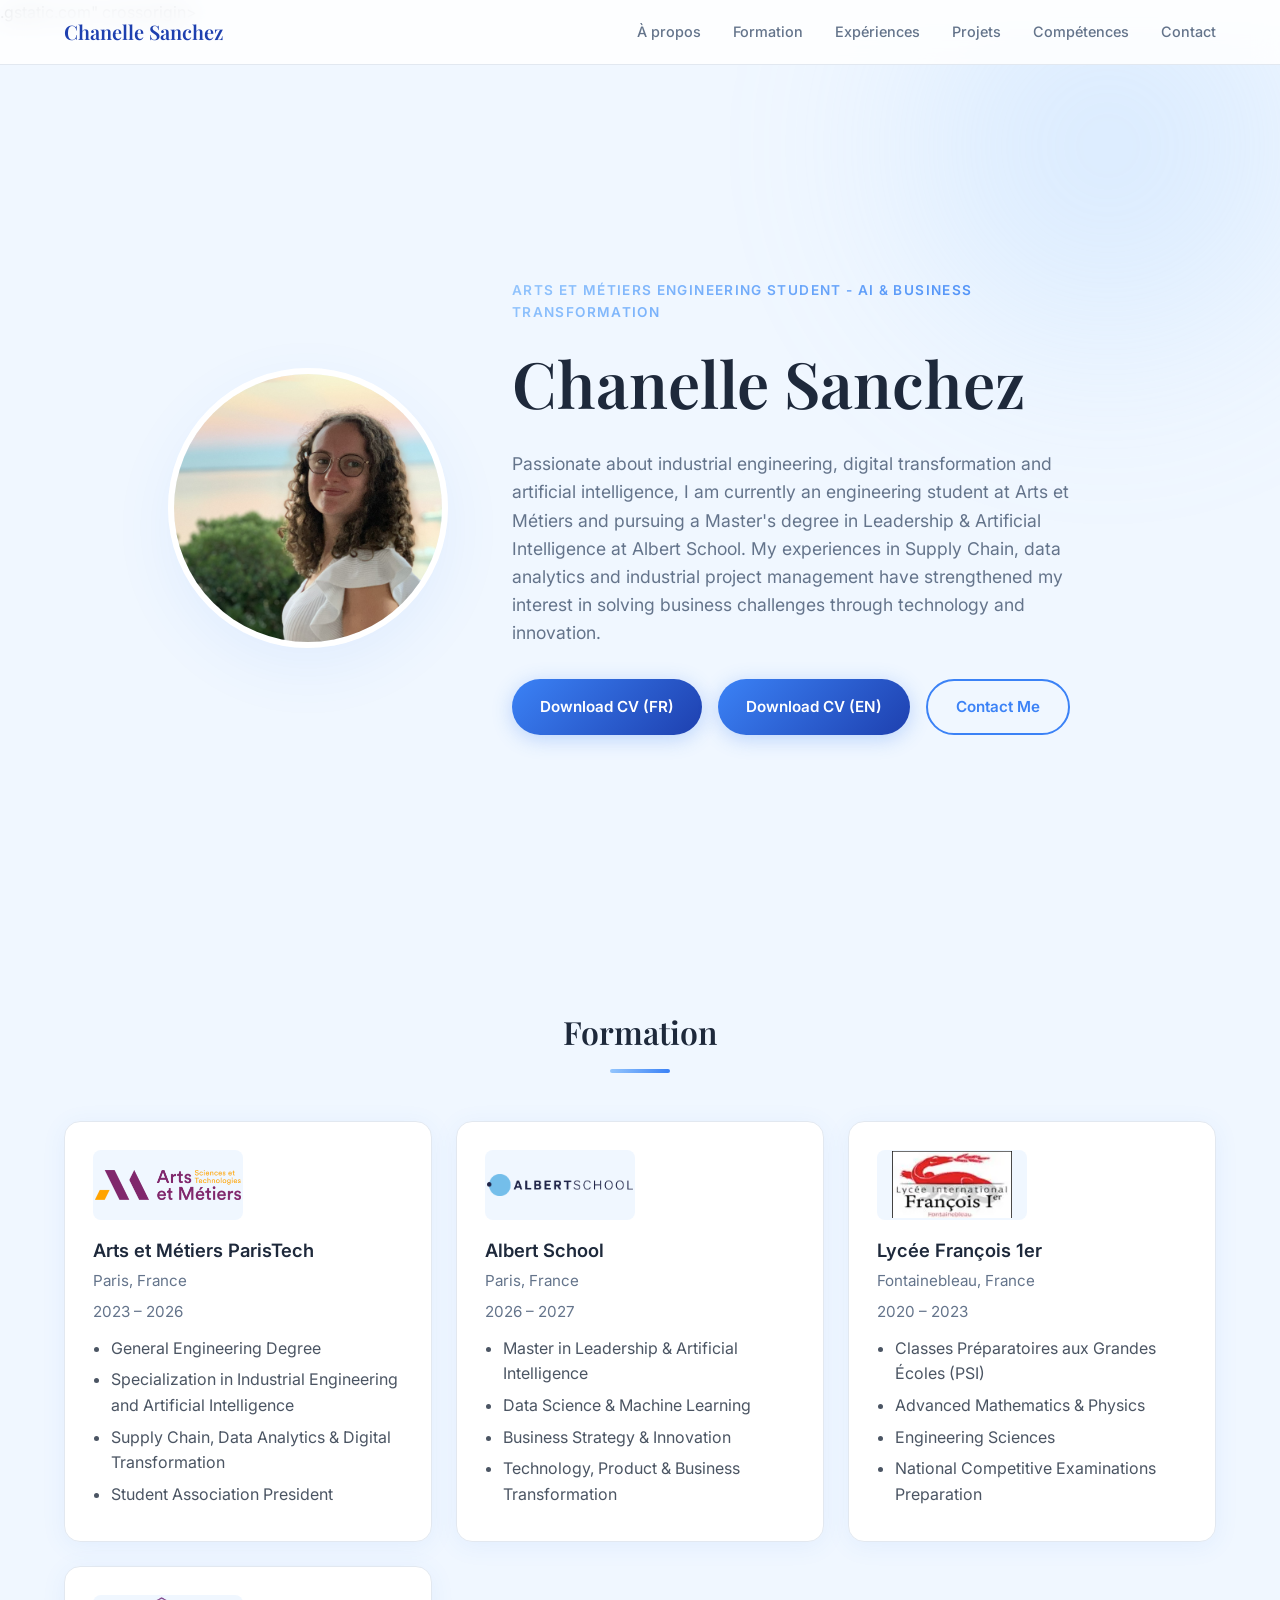
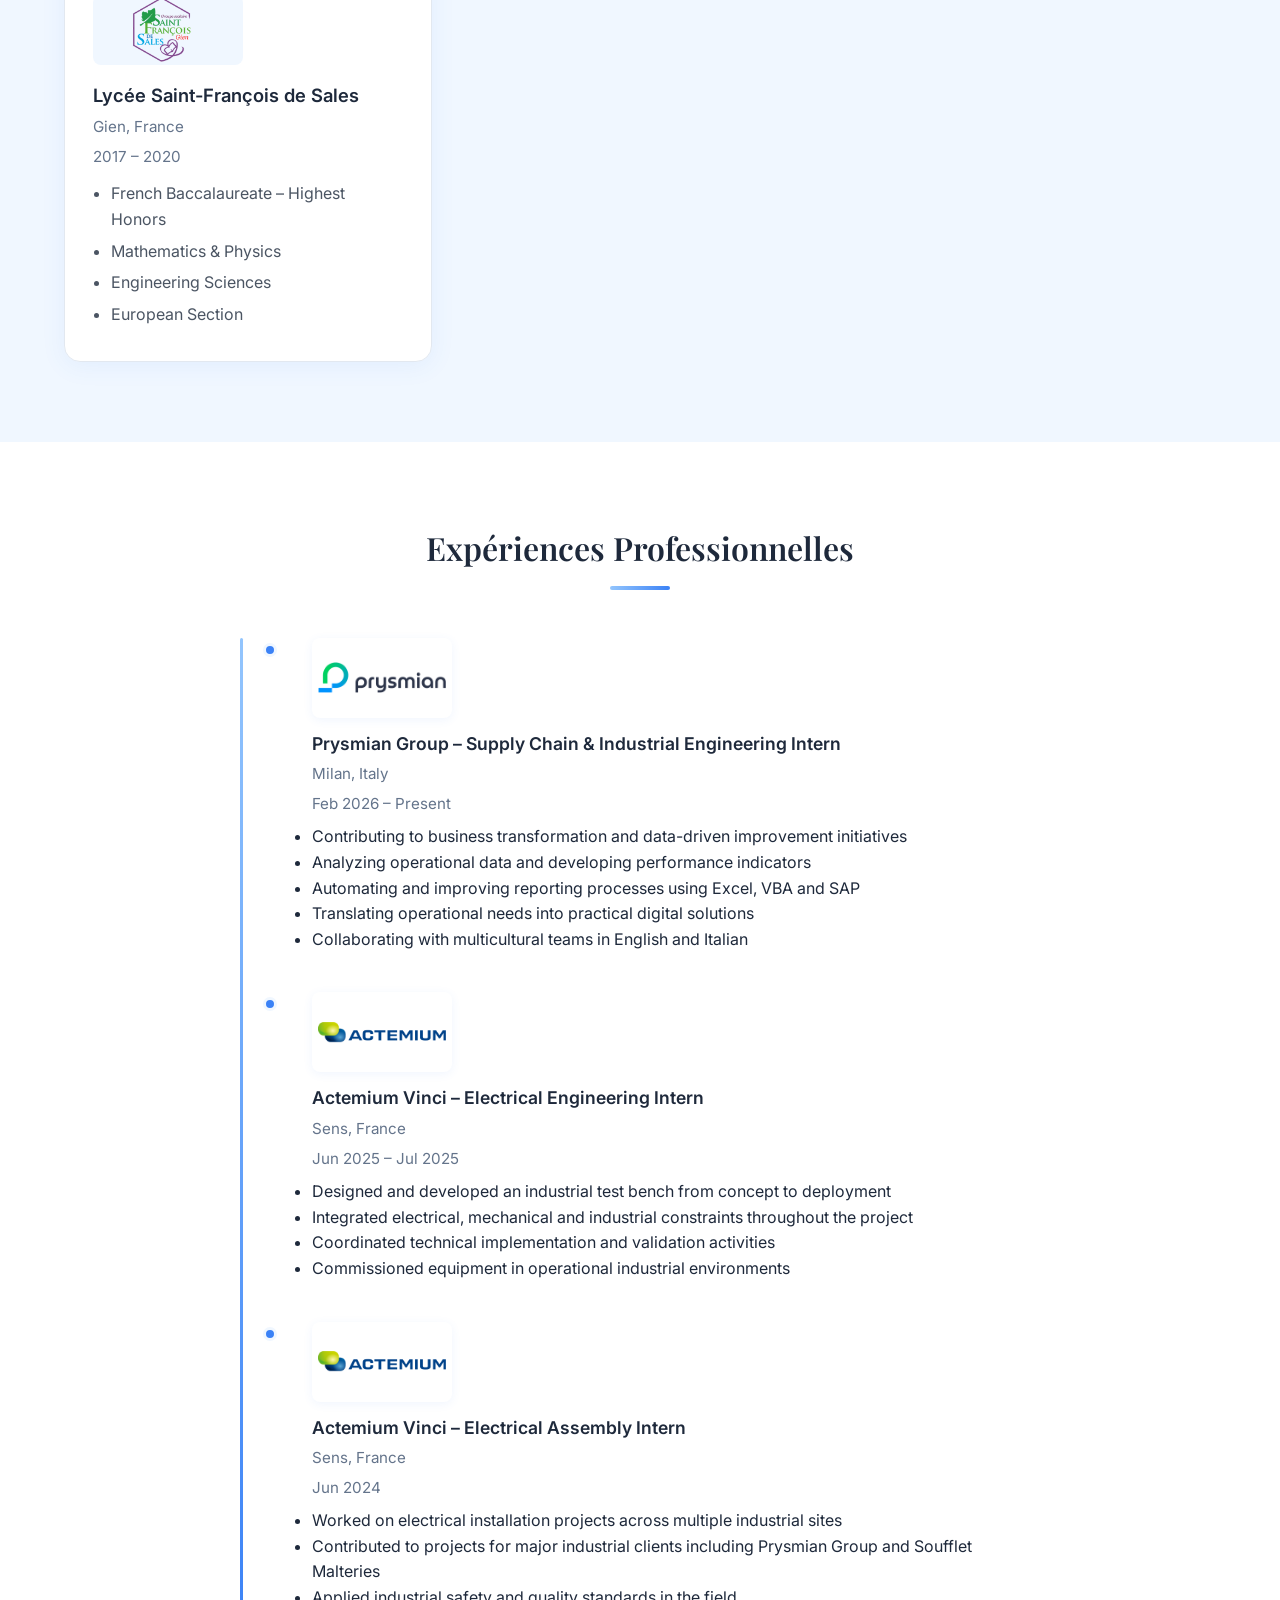
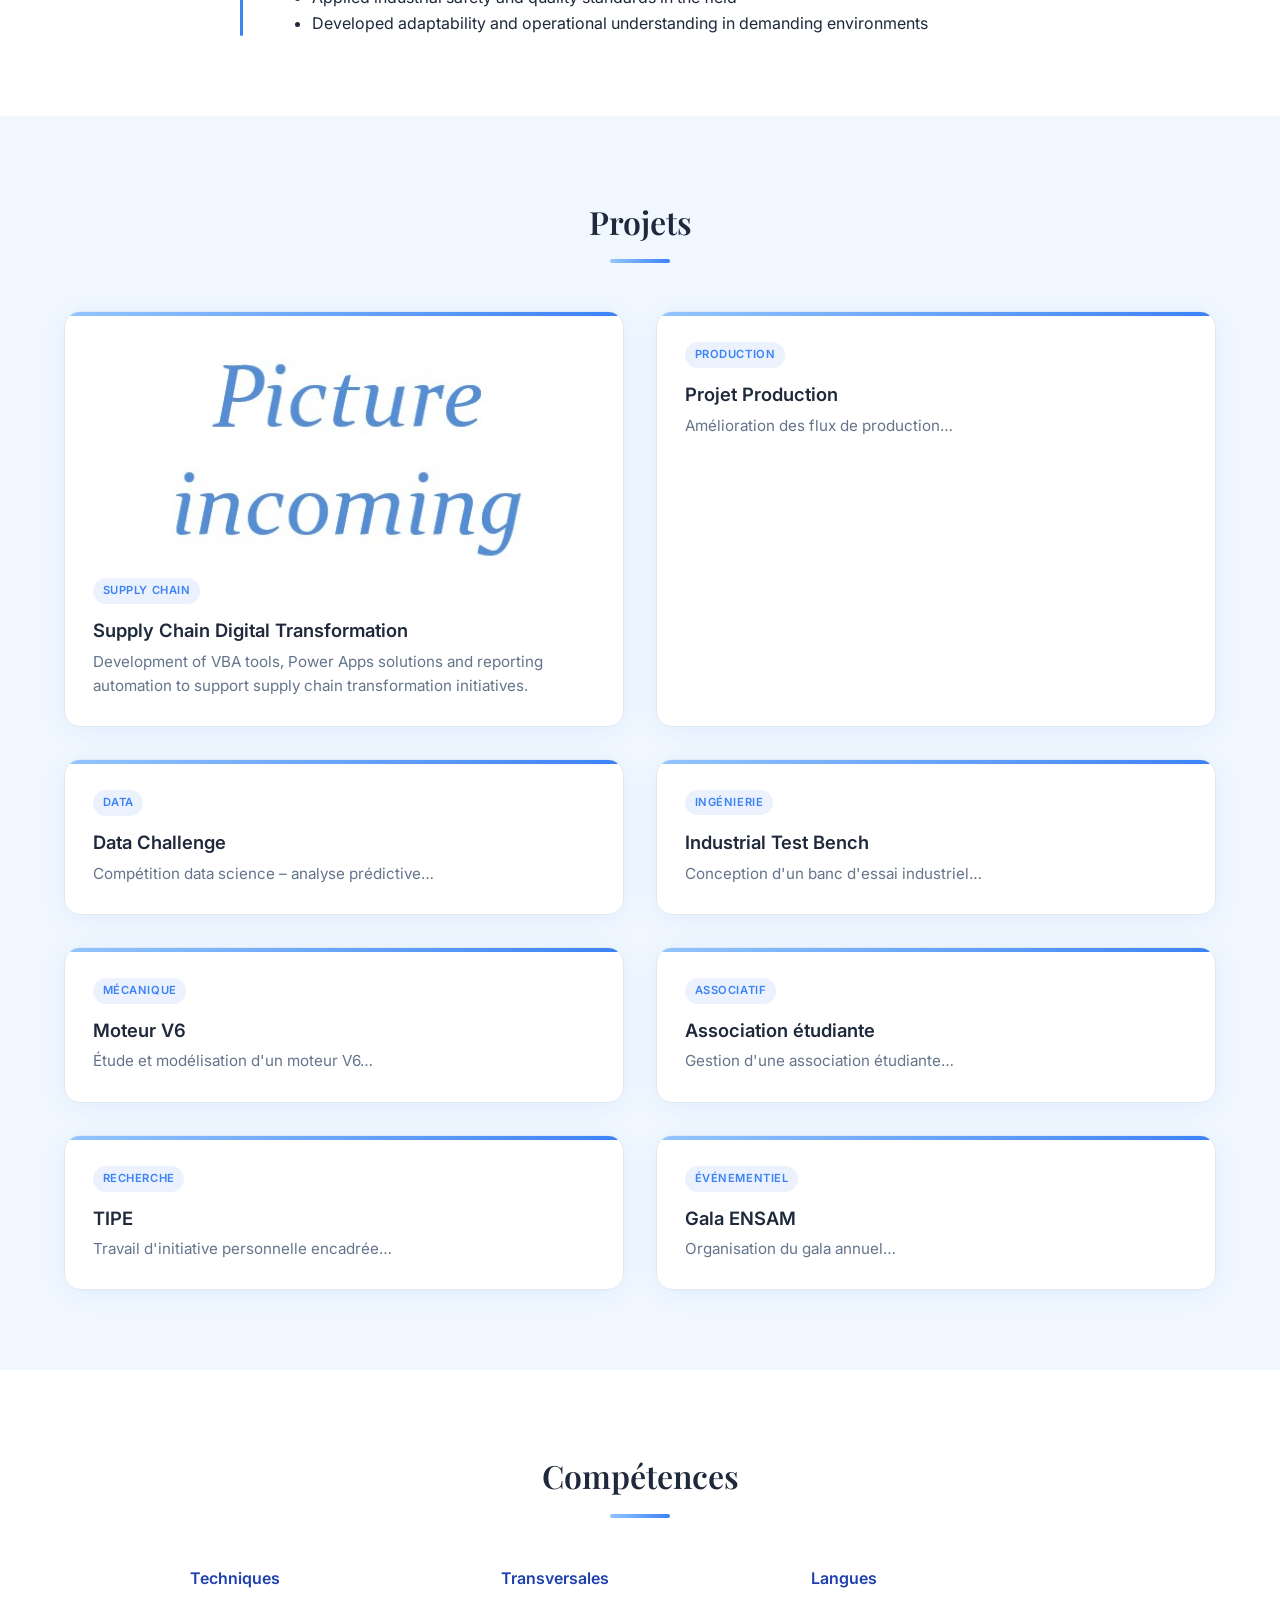
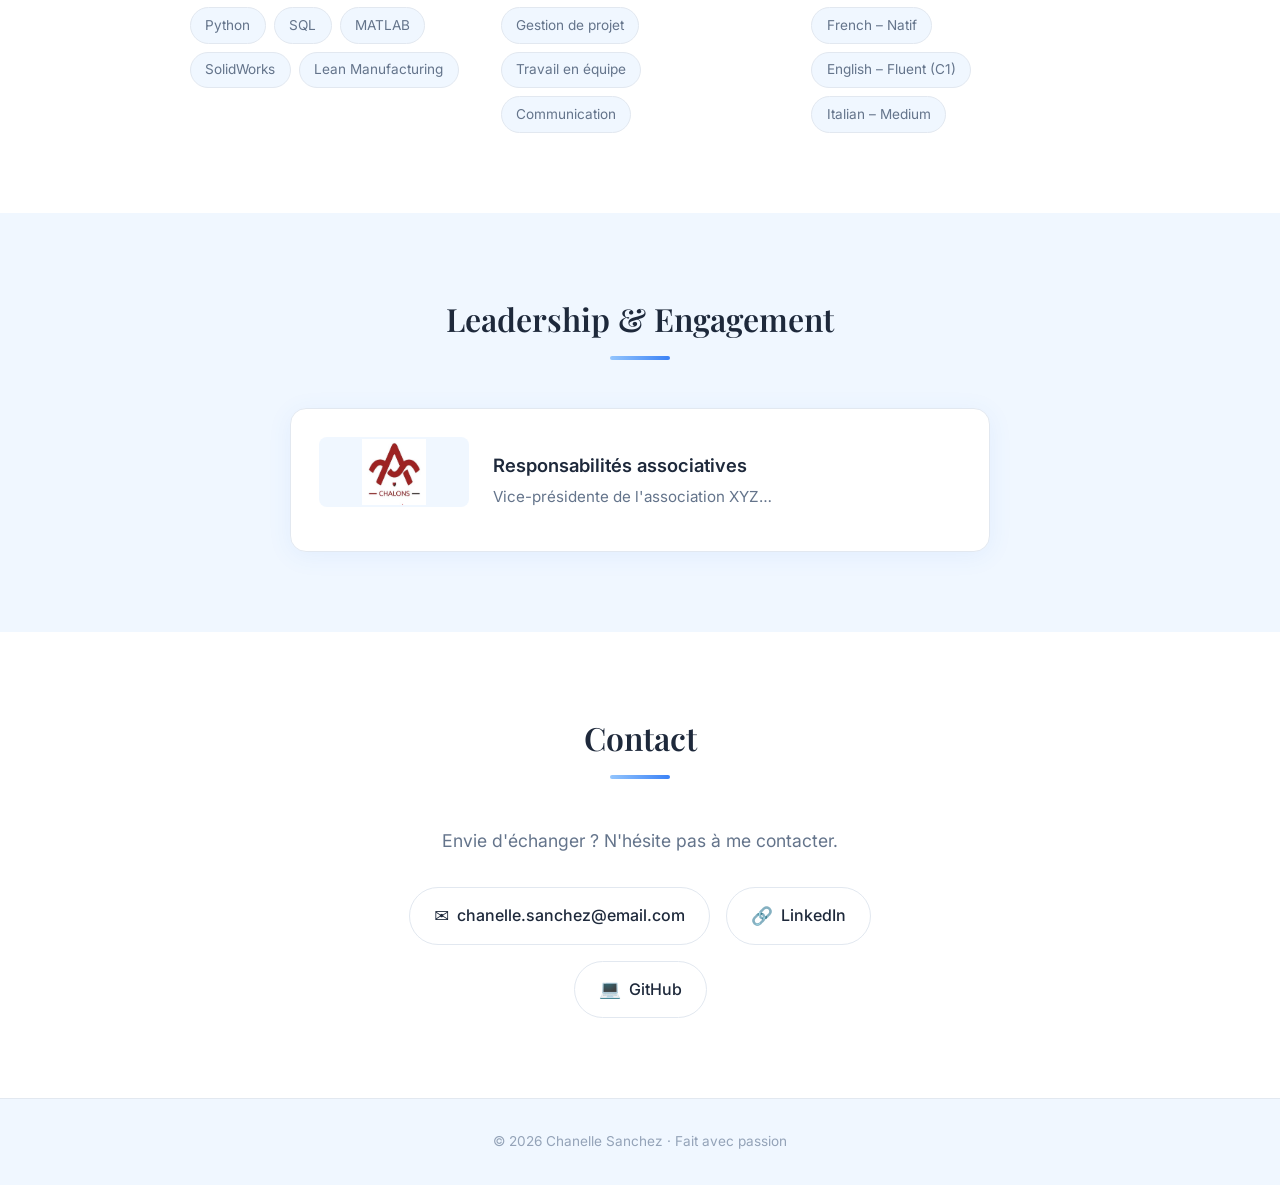
==== index.html @ e34835a2 "Revise Supply Chain project description and title Updated project details for Supply Chain project." ====
<!DOCTYPE html>
<html lang="fr">
<head>
  <meta charset="UTF-8" />
  <meta name="viewport" content="width=device-width, initial-scale=1.0" />
  <title>Chanelle Sanchez – Portfolio</title>
  <link rel="stylesheet" href="style.css" />
  
  <link rel="preconnect" href="https://fonts.googleapis.com">.gstatic.com" crossorigin>
  <link href="https://fonts.googleapis.com/css2?family=Inter:wght@400;500;600;700&family=Playfair+Display:wght@600&display=swap" rel="stylesheet">

</head>
<body>

  <!-- ========== NAVIGATION ========== -->
  <nav class="navbar">
    <div class="nav-brand">Chanelle Sanchez</div>
    <ul class="nav-links">
      <li><a href="#about">À propos</a></li>
      <li><a href="#education">Formation</a></li>
      <li><a href="#experience">Expériences</a></li>
      <li><a href="#projects">Projets</a></li>
      <li><a href="#skills">Compétences</a></li>
      <li><a href="#contact">Contact</a></li>
    </ul>
    <button class="nav-toggle" aria-label="Menu">
      <span></span><span></span><span></span>
    </button>
  </nav>

  <!-- ========== HERO ========== -->
  <header class="hero" id="about">
    <div class="hero-content">
      <div class="hero-photo">
        <img src="Photo/IMG_9922.jpg" alt="Photo de Chanelle Sanchez" />
      </div>
      <div class="hero-text">
        <p class="hero-tagline"> Arts et Métiers Engineering Student - AI & Business Transformation </p>
        <h1>Chanelle Sanchez</h1>
        <p class="hero-subtitle">
          <!-- CONTENU : About Me.docx -->
          Passionate about industrial engineering, digital transformation and artificial intelligence, I am currently an engineering student at Arts et Métiers and pursuing a Master's degree in Leadership & Artificial Intelligence at Albert School. My experiences in Supply Chain, data analytics and industrial project management have strengthened my interest in solving business challenges through technology and innovation.
        
        <div class="hero-cta">
        
          <a href="CV/CV_Francais/CV_Chanelle_Sanchez.pdf"
             class="btn btn-primary"
             download>
            Download CV (FR)
          </a>
        
          <a href="CV/CV_Anglais/CV_Chanelle_Sanchez.pdf"
             class="btn btn-primary"
             download>
            Download CV (EN)
          </a>
        
          <a href="#contact"
             class="btn btn-outline">
            Contact Me
          </a>
        
        </div>

      </div>
    </div>
    <div class="hero-blob"></div>
  </header>

  <!-- ========== EDUCATION ========== -->
  <section class="section" id="education">
    <h2 class="section-title">Formation</h2>
    <div class="card-grid">

      <article class="card">
        <div class="card-logo">
          <img src="Education/ArtsEtMetiers/logo_arts_et_metiers.png" alt="Arts et Métiers" />
        </div>
        <div class="card-body">
          <h3>Arts et Métiers ParisTech</h3>
          <p class="card-location">
            Paris, France
          </p>
          <p class="card-date">
            2023 – 2026
          </p>
          <ul class="education-list">
            <li>General Engineering Degree</li>
            <li>Specialization in Industrial Engineering and Artificial Intelligence</li>
            <li>Supply Chain, Data Analytics & Digital Transformation</li>
            <li>Student Association President</li>
          </ul>
      
        </div>
      </article>
      
      <article class="card">
        <div class="card-logo">
          <img src="Education/AlbertSchool/Logo_albertschool_bleu.png" alt="Albert School" />
        </div>
        <div class="card-body">
          <h3>Albert School</h3>
          <p class="card-location">
            Paris, France
          </p>
          <p class="card-date">
            2026 – 2027
          </p>
          <ul class="education-list">
            <li>Master in Leadership & Artificial Intelligence</li>
            <li>Data Science & Machine Learning</li>
            <li>Business Strategy & Innovation</li>
            <li>Technology, Product & Business Transformation</li>
          </ul>
        </div>
      </article>

      <article class="card">
        <div class="card-logo">
          <img src="Education/Francois1er/Logo_CPGE.png" alt="CPGE François 1er" />
        </div>
      
        <div class="card-body">
      
          <h3>Lycée François 1er</h3>
      
          <p class="card-location">
            Fontainebleau, France
          </p>
      
          <p class="card-date">
            2020 – 2023
          </p>
      
          <ul class="education-list">
            <li>Classes Préparatoires aux Grandes Écoles (PSI)</li>
            <li>Advanced Mathematics & Physics</li>
            <li>Engineering Sciences</li>
            <li>National Competitive Examinations Preparation</li>
          </ul>
      
        </div>
      </article>

      <article class="card">
        <div class="card-logo">
          <img src="Education/SaintFrancois/Logo_Lycee.png" alt="Lycée Saint-François de Sales" />
        </div>
      
        <div class="card-body">
      
          <h3>Lycée Saint-François de Sales</h3>
      
          <p class="card-location">
            Gien, France
          </p>
      
          <p class="card-date">
            2017 – 2020
          </p>
          <ul class="education-list">
            <li>French Baccalaureate – Highest Honors</li>
            <li>Mathematics & Physics</li>
            <li>Engineering Sciences</li>
            <li>European Section</li>
          </ul>
        </div>
      </article>
      

    </div>
  </section>

  <!-- ========== EXPERIENCE ========== -->
  <section class="section section-alt" id="experience">
    <h2 class="section-title">Expériences Professionnelles</h2>
    <div class="timeline">
  

      <article class="timeline-item">
        <div class="timeline-logo">
          <img src="Experiences_Professionnelles/Prysmian/Prysmian_Logo.png" alt="Prysmian" />
        </div>
      
        <div class="timeline-content">
          <h3>Prysmian Group – Supply Chain & Industrial Engineering Intern</h3>
      
          <p class="card-location">
            Milan, Italy
          </p>
      
          <p class="card-date">
            Feb 2026 – Present
          </p>
      
          <ul class="experience-list">
            <li>Contributing to business transformation and data-driven improvement initiatives</li>
            <li>Analyzing operational data and developing performance indicators</li>
            <li>Automating and improving reporting processes using Excel, VBA and SAP</li>
            <li>Translating operational needs into practical digital solutions</li>
            <li>Collaborating with multicultural teams in English and Italian</li>
          </ul>
        </div>
      </article>


      <article class="timeline-item">
        <div class="timeline-logo">
          <img src="Experiences_Professionnelles/Actemium R&D/logo-actemium.png" alt="Actemium" />
        </div>
      
        <div class="timeline-content">
          <h3>Actemium Vinci – Electrical Engineering Intern</h3>
      
          <p class="card-location">
            Sens, France
          </p>
      
          <p class="card-date">
            Jun 2025 – Jul 2025
          </p>
      
          <ul class="experience-list">
            <li>Designed and developed an industrial test bench from concept to deployment</li>
            <li>Integrated electrical, mechanical and industrial constraints throughout the project</li>
            <li>Coordinated technical implementation and validation activities</li>
            <li>Commissioned equipment in operational industrial environments</li>
          </ul>
        </div>
      </article>

      <article class="timeline-item">
        <div class="timeline-logo">
          <img src="Experiences_Professionnelles/Actemium ouvrier/logo-actemium.png" alt="Actemium" />
        </div>
      
        <div class="timeline-content">
          <h3>Actemium Vinci – Electrical Assembly Intern</h3>
      
          <p class="card-location">
            Sens, France
          </p>
      
          <p class="card-date">
            Jun 2024
          </p>
      
          <ul class="experience-list">
            <li>Worked on electrical installation projects across multiple industrial sites</li>
            <li>Contributed to projects for major industrial clients including Prysmian Group and Soufflet Malteries</li>
            <li>Applied industrial safety and quality standards in the field</li>
            <li>Developed adaptability and operational understanding in demanding environments</li>
          </ul>
        </div>
      </article>

    </div>
  </section>

  <!-- ========== PROJECTS ========== -->
  <section class="section" id="projects">
    <h2 class="section-title">Projets</h2>
    <div class="card-grid card-grid-projects">


      <article class="card card-project">
        <img
          src="Projects/1-ProjetSupply/Image_En_Cours.jpg"
          class="project-image"
          alt="Supply Chain Project"
        />
        <div class="card-body">
          <span class="card-tag">SUPPLY CHAIN</span>
          <h3>Supply Chain Digital Transformation</h3>
          <p>
            Development of VBA tools, Power Apps solutions
            and reporting automation to support supply chain
            transformation initiatives.
          </p>
        </div>
      </article>

      <article class="card card-project">
        <div class="card-body">
          <span class="card-tag">Production</span>
          <h3>Projet Production</h3>
          <!-- CONTENU : Projects 2 Prod.docx -->
          <p>Amélioration des flux de production…</p>
        </div>
      </article>

      <article class="card card-project">
        <div class="card-body">
          <span class="card-tag">Data</span>
          <h3>Data Challenge</h3>
          <!-- CONTENU : Projects3DataChall.docx -->
          <p>Compétition data science – analyse prédictive…</p>
        </div>
      </article>

      <article class="card card-project">
        <div class="card-body">
          <span class="card-tag">Ingénierie</span>
          <h3>Industrial Test Bench</h3>
          <!-- CONTENU : Projet4TestBench.docx -->
          <p>Conception d'un banc d'essai industriel…</p>
        </div>
      </article>

      <article class="card card-project">
        <div class="card-body">
          <span class="card-tag">Mécanique</span>
          <h3>Moteur V6</h3>
          <!-- CONTENU : Projects5V6.docx -->
          <p>Étude et modélisation d'un moteur V6…</p>
        </div>
      </article>

      <article class="card card-project">
        <div class="card-body">
          <span class="card-tag">Associatif</span>
          <h3>Association étudiante</h3>
          <!-- CONTENU : Projects 1.docx (6-ProjetStudentAssociation) -->
          <p>Gestion d'une association étudiante…</p>
        </div>
      </article>

      <article class="card card-project">
        <div class="card-body">
          <span class="card-tag">Recherche</span>
          <h3>TIPE</h3>
          <!-- CONTENU : Projects 1.docx (7-ProjetTIPE) -->
          <p>Travail d'initiative personnelle encadrée…</p>
        </div>
      </article>

      <article class="card card-project">
        <div class="card-body">
          <span class="card-tag">Événementiel</span>
          <h3>Gala ENSAM</h3>
          <!-- CONTENU : 9-ProjetGala -->
          <p>Organisation du gala annuel…</p>
        </div>
      </article>

    </div>
  </section>

  <!-- ========== SKILLS ========== -->
  <section class="section section-alt" id="skills">
    <h2 class="section-title">Compétences</h2>
    <div class="skills-container">
      <!-- CONTENU : Skills.docx – adapte les catégories ci-dessous -->
      <div class="skill-category">
        <h3>Techniques</h3>
        <ul class="skill-list">
          <li><span class="skill-chip">Python</span></li>
          <li><span class="skill-chip">SQL</span></li>
          <li><span class="skill-chip">MATLAB</span></li>
          <li><span class="skill-chip">SolidWorks</span></li>
          <li><span class="skill-chip">Lean Manufacturing</span></li>
        </ul>
      </div>
      <div class="skill-category">
        <h3>Transversales</h3>
        <ul class="skill-list">
          <li><span class="skill-chip">Gestion de projet</span></li>
          <li><span class="skill-chip">Travail en équipe</span></li>
          <li><span class="skill-chip">Communication</span></li>
        </ul>
      </div>
      <div class="skill-category">
        <h3>Langues</h3>
        <ul class="skill-list">
          <li><span class="skill-chip">French – Natif</span></li>
          <li><span class="skill-chip">English – Fluent (C1)</span></li>
          <li><span class="skill-chip">Italian – Medium</span></li>
        </ul>
      </div>
    </div>
  </section>

  <!-- ========== LEADERSHIP ========== -->
  <section class="section" id="leadership">
    <h2 class="section-title">Leadership & Engagement</h2>
    <div class="card card-wide">
      <div class="card-logo">
        <img src="Leadership/logo_Asso_Lead.jpg" alt="Association ENSAM" />
      </div>
      <div class="card-body">
        <!-- CONTENU : Leadership.docx -->
        <h3>Responsabilités associatives</h3>
        <p>Vice-présidente de l'association XYZ…</p>
      </div>
    </div>
  </section>

  <!-- ========== CONTACT ========== -->
  <section class="section section-alt" id="contact">
    <h2 class="section-title">Contact</h2>
    <div class="contact-container">
      <p class="contact-intro">Envie d'échanger ? N'hésite pas à me contacter.</p>
      <!-- CONTENU : Contact.docx -->
      <div class="contact-links">
        <a href="mailto:chanelle.sanchez@email.com" class="contact-link">
          <span class="contact-icon">✉️</span> chanelle.sanchez@email.com
        </a>
        <a href="[linkedin.com](https://eur01.safelinks.protection.outlook.com/?url=https%3A%2F%2Flinkedin.com%2Fin%2Fchanellesanchez&data=05%7C02%7Cchanelle.sanchez%40ensam.eu%7Ceade38f99b204010ec7308ded28a7798%7Ce034b9b077684b9691b2d8f039816ac1%7C0%7C0%7C639179689326828976%7CUnknown%7CTWFpbGZsb3d8eyJFbXB0eU1hcGkiOnRydWUsIlYiOiIwLjAuMDAwMCIsIlAiOiJXaW4zMiIsIkFOIjoiTWFpbCIsIldUIjoyfQ%3D%3D%7C0%7C%7C%7C&sdata=IZ9G4T71ShXNsM2myYYb%2B8ySBJ%2BvuJB5Rg%2F9nc%2FACMY%3D&reserved=0)" target="_blank" class="contact-link">
          <span class="contact-icon">🔗</span> LinkedIn
        </a>
        <a href="[github.com](https://eur01.safelinks.protection.outlook.com/?url=https%3A%2F%2Fgithub.com%2Fchanellesanchez&data=05%7C02%7Cchanelle.sanchez%40ensam.eu%7Ceade38f99b204010ec7308ded28a7798%7Ce034b9b077684b9691b2d8f039816ac1%7C0%7C0%7C639179689327187236%7CUnknown%7CTWFpbGZsb3d8eyJFbXB0eU1hcGkiOnRydWUsIlYiOiIwLjAuMDAwMCIsIlAiOiJXaW4zMiIsIkFOIjoiTWFpbCIsIldUIjoyfQ%3D%3D%7C0%7C%7C%7C&sdata=Td8SMNX4siJUk7KepRNguqHMRQfQouhOeFAM%2FJPsSE4%3D&reserved=0)" target="_blank" class="contact-link">
          <span class="contact-icon">💻</span> GitHub
        </a>
      </div>
    </div>
  </section>

  <!-- ========== FOOTER ========== -->
  <footer class="footer">
    <p>© 2026 Chanelle Sanchez · Fait avec passion</p>
  </footer>

  <script>
    // Mobile nav toggle
    const toggle = document.querySelector('.nav-toggle');
    const navLinks = document.querySelector('.nav-links');
    toggle.addEventListener('click', () => {
      navLinks.classList.toggle('open');
      toggle.classList.toggle('active');
    });
  </script>

</body>
</html>
---- style.css ----
/* ========================================
   VARIABLES & RESET
======================================== */
:root {
  /* Palette bleu très clair */
  --bg-primary: #f0f7ff;
  --bg-secondary: #ffffff;
  --bg-card: #ffffff;
  --accent: #3b82f6;
  --accent-light: #93c5fd;
  --accent-dark: #1e40af;
  --text-primary: #1e293b;
  --text-secondary: #64748b;
  --text-muted: #94a3b8;
  --border: #e2e8f0;
  --shadow: rgba(59, 130, 246, 0.08);
  --radius: 1rem;
  --radius-sm: 0.5rem;
  --transition: 0.3s ease;
}

*,
*::before,
*::after {
  margin: 0;
  padding: 0;
  box-sizing: border-box;
}

html {
  scroll-behavior: smooth;
}

body {
  font-family: 'Inter', system-ui, sans-serif;
  background: var(--bg-primary);
  color: var(--text-primary);
  line-height: 1.6;
  -webkit-font-smoothing: antialiased;
}

a {
  color: inherit;
  text-decoration: none;
}

img {
  max-width: 100%;
  height: auto;
  display: block;
}

/* ========================================
   NAVBAR
======================================== */
.navbar {
  position: fixed;
  top: 0;
  left: 0;
  right: 0;
  display: flex;
  align-items: center;
  justify-content: space-between;
  padding: 1rem 5%;
  background: rgba(255, 255, 255, 0.85);
  backdrop-filter: blur(12px);
  border-bottom: 1px solid var(--border);
  z-index: 1000;
}

.nav-brand {
  font-family: 'Playfair Display', serif;
  font-size: 1.25rem;
  font-weight: 600;
  color: var(--accent-dark);
}

.nav-links {
  display: flex;
  gap: 2rem;
  list-style: none;
}

.nav-links a {
  font-size: 0.9rem;
  font-weight: 500;
  color: var(--text-secondary);
  transition: color var(--transition);
}

.nav-links a:hover {
  color: var(--accent);
}

.nav-toggle {
  display: none;
  flex-direction: column;
  gap: 5px;
  background: none;
  border: none;
  cursor: pointer;
}

.nav-toggle span {
  width: 24px;
  height: 2px;
  background: var(--text-primary);
  transition: var(--transition);
}

/* Mobile nav */
@media (max-width: 768px) {
  .nav-links {
    position: absolute;
    top: 100%;
    left: 0;
    right: 0;
    flex-direction: column;
    gap: 0;
    background: var(--bg-secondary);
    border-bottom: 1px solid var(--border);
    max-height: 0;
    overflow: hidden;
    transition: max-height 0.4s ease;
  }
  .nav-links.open {
    max-height: 400px;
  }
  .nav-links li {
    border-top: 1px solid var(--border);
  }
  .nav-links a {
    display: block;
    padding: 1rem 5%;
  }
  .nav-toggle {
    display: flex;
  }
  .nav-toggle.active span:nth-child(1) {
    transform: rotate(45deg) translate(5px, 5px);
  }
  .nav-toggle.active span:nth-child(2) {
    opacity: 0;
  }
  .nav-toggle.active span:nth-child(3) {
    transform: rotate(-45deg) translate(5px, -5px);
  }
}

/* ========================================
   HERO
======================================== */
.hero {
  position: relative;
  min-height: 100vh;
  display: flex;
  align-items: center;
  padding: 8rem 5% 4rem;
  overflow: hidden;
}

.hero-content {
  display: flex;
  align-items: center;
  gap: 4rem;
  max-width: 1200px;
  margin: 0 auto;
  position: relative;
  z-index: 1;
}

.hero-photo {
  flex-shrink: 0;
}

.hero-photo img {
  width: 280px;
  height: 280px;
  object-fit: cover;
  border-radius: 50%;
  border: 6px solid var(--bg-secondary);
  box-shadow: 0 20px 60px var(--shadow);
}

.hero-text {
  max-width: 600px;
}

.hero-tagline {
  display: inline-block;
  font-size: 0.85rem;
  font-weight: 600;
  text-transform: uppercase;
  letter-spacing: 0.1em;
  color: var(--accent);
  background: linear-gradient(135deg, var(--accent-light) 0%, var(--accent) 100%);
  -webkit-background-clip: text;
  -webkit-text-fill-color: transparent;
  margin-bottom: 0.5rem;
}

.hero h1 {
  font-family: 'Playfair Display', serif;
  font-size: clamp(2.5rem, 5vw, 4rem);
  font-weight: 600;
  color: var(--text-primary);
  margin-bottom: 1rem;
}

.hero-subtitle {
  font-size: 1.1rem;
  color: var(--text-secondary);
  margin-bottom: 2rem;
}

.hero-cta {
  display: flex;
  gap: 1rem;
  flex-wrap: wrap;
}

/* Blob décoratif */
.hero-blob {
  position: absolute;
  top: -20%;
  right: -10%;
  width: 600px;
  height: 600px;
  background: radial-gradient(circle, var(--accent-light) 0%, transparent 70%);
  opacity: 0.3;
  border-radius: 50%;
  filter: blur(80px);
  pointer-events: none;
}

@media (max-width: 900px) {
  .hero-content {
    flex-direction: column;
    text-align: center;
  }
  .hero-cta {
    justify-content: center;
  }
}

/* ========================================
   BUTTONS
======================================== */
.btn {
  display: inline-flex;
  align-items: center;
  gap: 0.5rem;
  padding: 0.85rem 1.75rem;
  font-size: 0.95rem;
  font-weight: 600;
  border-radius: 50px;
  cursor: pointer;
  transition: all var(--transition);
}

.btn-primary {
  background: linear-gradient(135deg, var(--accent) 0%, var(--accent-dark) 100%);
  color: #fff;
  border: none;
  box-shadow: 0 4px 20px rgba(59, 130, 246, 0.3);
}

.btn-primary:hover {
  transform: translateY(-2px);
  box-shadow: 0 8px 30px rgba(59, 130, 246, 0.4);
}

.btn-outline {
  background: transparent;
  color: var(--accent);
  border: 2px solid var(--accent);
}

.btn-outline:hover {
  background: var(--accent);
  color: #fff;
}

/* ========================================
   SECTIONS
======================================== */
.section {
  padding: 5rem 5%;
}

.section-alt {
  background: var(--bg-secondary);
}

.section-title {
  font-family: 'Playfair Display', serif;
  font-size: 2rem;
  font-weight: 600;
  text-align: center;
  margin-bottom: 3rem;
  color: var(--text-primary);
}

.section-title::after {
  content: '';
  display: block;
  width: 60px;
  height: 4px;
  background: linear-gradient(90deg, var(--accent-light), var(--accent));
  margin: 0.75rem auto 0;
  border-radius: 2px;
}

/* ========================================
   CARD GRID
======================================== */
.card-grid {
  display: grid;
  gap: 1.5rem;
  max-width: 1200px;
  margin: 0 auto;
  grid-template-columns: repeat(auto-fit, minmax(280px, 1fr));
}


.card-grid-projects {
  display: grid;
  grid-template-columns: repeat(2, 1fr);
  gap: 2rem;
}

@media (max-width: 900px) {
  .card-grid-projects {
    grid-template-columns: 1fr;
  }
}


/* ========================================
   CARDS
======================================== */
.card {
  background: var(--bg-card);
  border-radius: var(--radius);
  padding: 1.75rem;
  box-shadow: 0 4px 24px var(--shadow);
  border: 1px solid var(--border);
  transition: transform var(--transition), box-shadow var(--transition);
}

.card:hover {
  transform: translateY(-4px);
  box-shadow: 0 12px 40px var(--shadow);
}

.card-logo {
  width: 150px;
  height: 70px;
  display: flex;
  align-items: center;
  justify-content: center;
  background: var(--bg-primary);
  border-radius: var(--radius-sm);
  margin-bottom: 1rem;
  padding: 0.1rem;
}

.card-logo img {
  width: 100%;
  height: 100%;
  object-fit: contain;
}

.card-body h3 {
  font-size: 1.15rem;
  font-weight: 600;
  margin-bottom: 0.25rem;
}

.card-date {
  font-size: 0.8rem;
  color: var(--text-muted);
  margin-bottom: 0.5rem;
}

.card-body p {
  font-size: 0.95rem;
  color: var(--text-secondary);
}

/* Project cards */
.card-project {
  position: relative;
  overflow: hidden;
}

.card-project::before {
  content: '';
  position: absolute;
  top: 0;
  left: 0;
  width: 100%;
  height: 4px;
  background: linear-gradient(90deg, var(--accent-light), var(--accent));
}

.card-tag {
  display: inline-block;
  font-size: 0.7rem;
  font-weight: 600;
  text-transform: uppercase;
  letter-spacing: 0.05em;
  color: var(--accent);
  background: rgba(59, 130, 246, 0.1);
  padding: 0.25rem 0.6rem;
  border-radius: 50px;
  margin-bottom: 0.75rem;
}

/* Wide card (Leadership) */
.card-wide {
  display: flex;
  align-items: center;
  gap: 1.5rem;
  max-width: 700px;
  margin: 0 auto;
}

@media (max-width: 600px) {
  .card-wide {
    flex-direction: column;
    text-align: center;
  }
}

/* ========================================
   TIMELINE (Expériences)
======================================== */
.timeline {
  position: relative;
  max-width: 800px;
  margin: 0 auto;
  padding-left: 2rem;
}

.timeline::before {
  content: '';
  position: absolute;
  left: 0;
  top: 0;
  bottom: 0;
  width: 3px;
  background: linear-gradient(180deg, var(--accent-light), var(--accent));
  border-radius: 2px;
}

.timeline-item {
  position: relative;
  padding-left: 2.5rem;
  padding-bottom: 2.5rem;
}

.timeline-item:last-child {
  padding-bottom: 0;
}

.timeline-item::before {
  content: '';
  position: absolute;
  left: -0.55rem;
  top: 0.3rem;
  width: 14px;
  height: 14px;
  background: var(--accent);
  border: 3px solid var(--bg-primary);
  border-radius: 50%;
}

.timeline-logo {
  width: 140px;
  height: 80px;
  display: flex;
  align-items: center;
  justify-content: center;
  background: var(--bg-card);
  border-radius: var(--radius-sm);
  padding: 0.4rem;
  margin-bottom: 0.75rem;
  box-shadow: 0 2px 10px var(--shadow);
}


.timeline-logo img {
  width: 100%;
  height: 100%;
  object-fit: contain;
}


.timeline-content h3 {
  font-size: 1.1rem;
  font-weight: 600;
  margin-bottom: 0.25rem;
}

.timeline-content p {
  font-size: 0.95rem;
  color: var(--text-secondary);
}

/* ========================================
   SKILLS
======================================== */
.skills-container {
  display: grid;
  gap: 2rem;
  max-width: 900px;
  margin: 0 auto;
  grid-template-columns: repeat(auto-fit, minmax(200px, 1fr));
}

.skill-category h3 {
  font-size: 1rem;
  font-weight: 600;
  margin-bottom: 1rem;
  color: var(--accent-dark);
}

.skill-list {
  list-style: none;
  display: flex;
  flex-wrap: wrap;
  gap: 0.5rem;
}

.skill-chip {
  display: inline-block;
  font-size: 0.85rem;
  padding: 0.4rem 0.9rem;
  background: var(--bg-primary);
  border: 1px solid var(--border);
  border-radius: 50px;
  color: var(--text-secondary);
  transition: all var(--transition);
}

.skill-chip:hover {
  background: var(--accent);
  color: #fff;
  border-color: var(--accent);
}

/* ========================================
   CONTACT
======================================== */
.contact-container {
  text-align: center;
  max-width: 600px;
  margin: 0 auto;
}

.contact-intro {
  font-size: 1.1rem;
  color: var(--text-secondary);
  margin-bottom: 2rem;
}

.contact-links {
  display: flex;
  flex-wrap: wrap;
  justify-content: center;
  gap: 1rem;
}

.contact-link {
  display: inline-flex;
  align-items: center;
  gap: 0.5rem;
  padding: 0.85rem 1.5rem;
  background: var(--bg-card);
  border: 1px solid var(--border);
  border-radius: 50px;
  font-weight: 500;
  color: var(--text-primary);
  transition: all var(--transition);
}

.contact-link:hover {
  border-color: var(--accent);
  box-shadow: 0 4px 20px var(--shadow);
}

.contact-icon {
  font-size: 1.1rem;
}

/* ========================================
   FOOTER
======================================== */
.footer {
  text-align: center;
  padding: 2rem 5%;
  font-size: 0.85rem;
  color: var(--text-muted);
  border-top: 1px solid var(--border);
}

/* ========================================
   ANIMATIONS (subtle)
======================================== */
@keyframes fadeUp {
  from {
    opacity: 0;
    transform: translateY(20px);
  }
  to {
    opacity: 1;
    transform: translateY(0);
  }
}

.hero-content,
.card,
.timeline-item {
  animation: fadeUp 0.6s ease both;
}

.card:nth-child(2) { animation-delay: 0.1s; }
.card:nth-child(3) { animation-delay: 0.2s; }
.card:nth-child(4) { animation-delay: 0.3s; }

.timeline-item:nth-child(2) { animation-delay: 0.15s; }
.timeline-item:nth-child(3) { animation-delay: 0.3s; }
.timeline-item:nth-child(4) { animation-delay: 0.45s; }

.card-location{
    color:#6b7280;
    font-size:0.95rem;
    margin-bottom:6px;
}

.education-list{
    margin-top:12px;
    padding-left:18px;
}

.education-list li{
    margin-bottom:6px;
    color:#4b5563;
}


.project-image{
    width:100%;
    height:220px;
    object-fit:cover;
    border-radius:12px;
    margin-bottom:1rem;
}
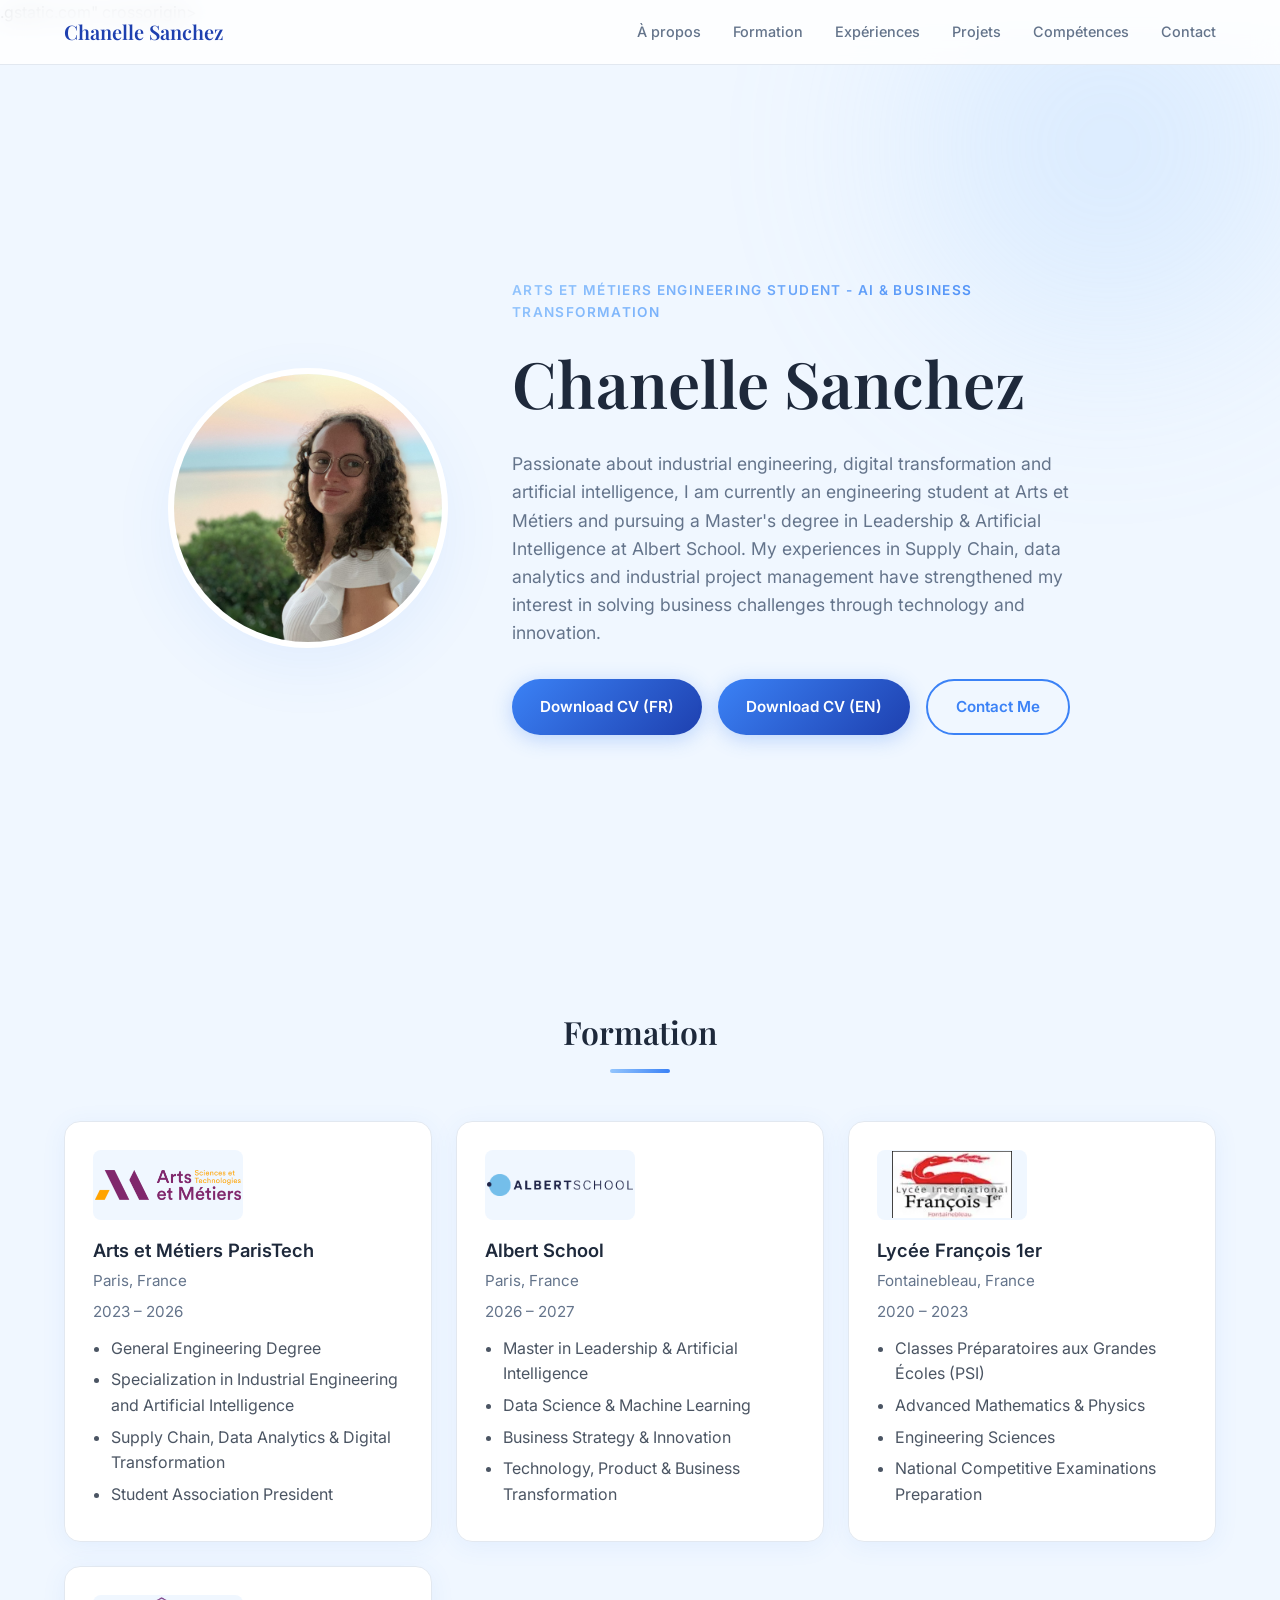
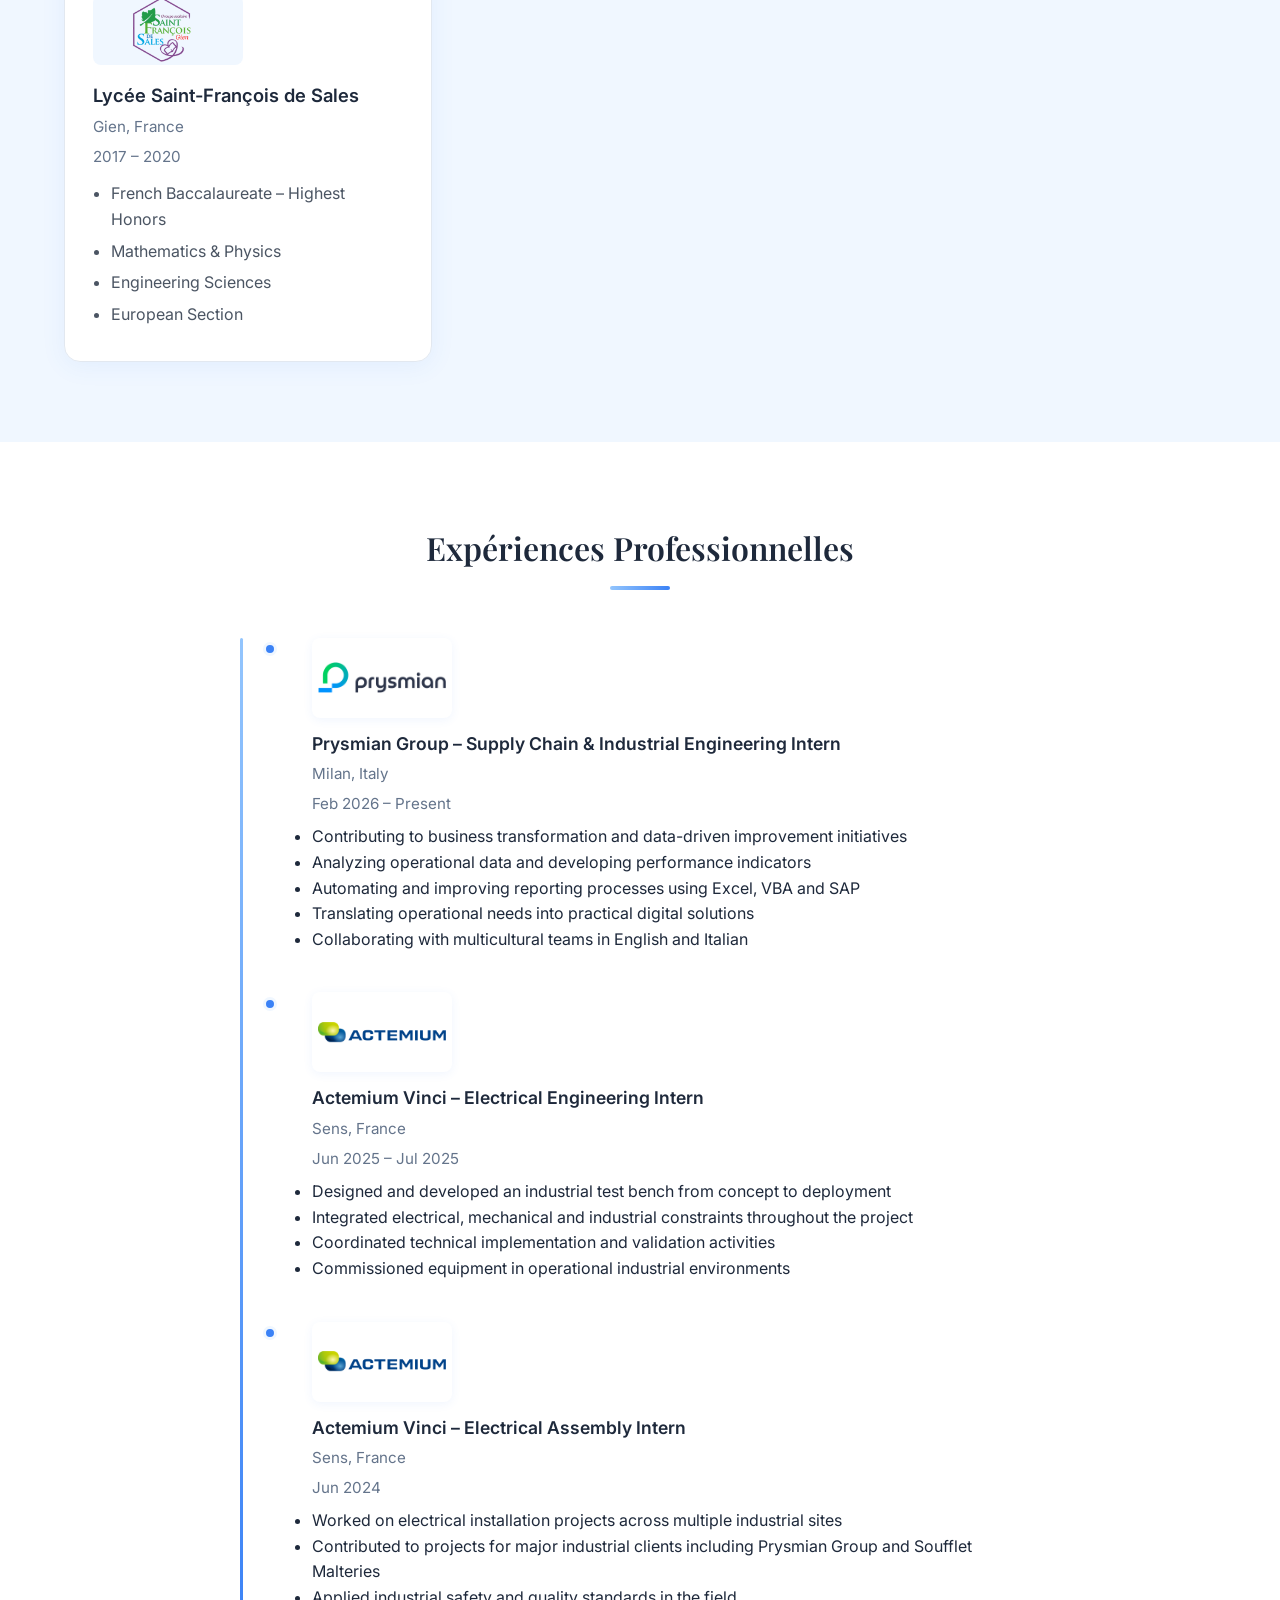
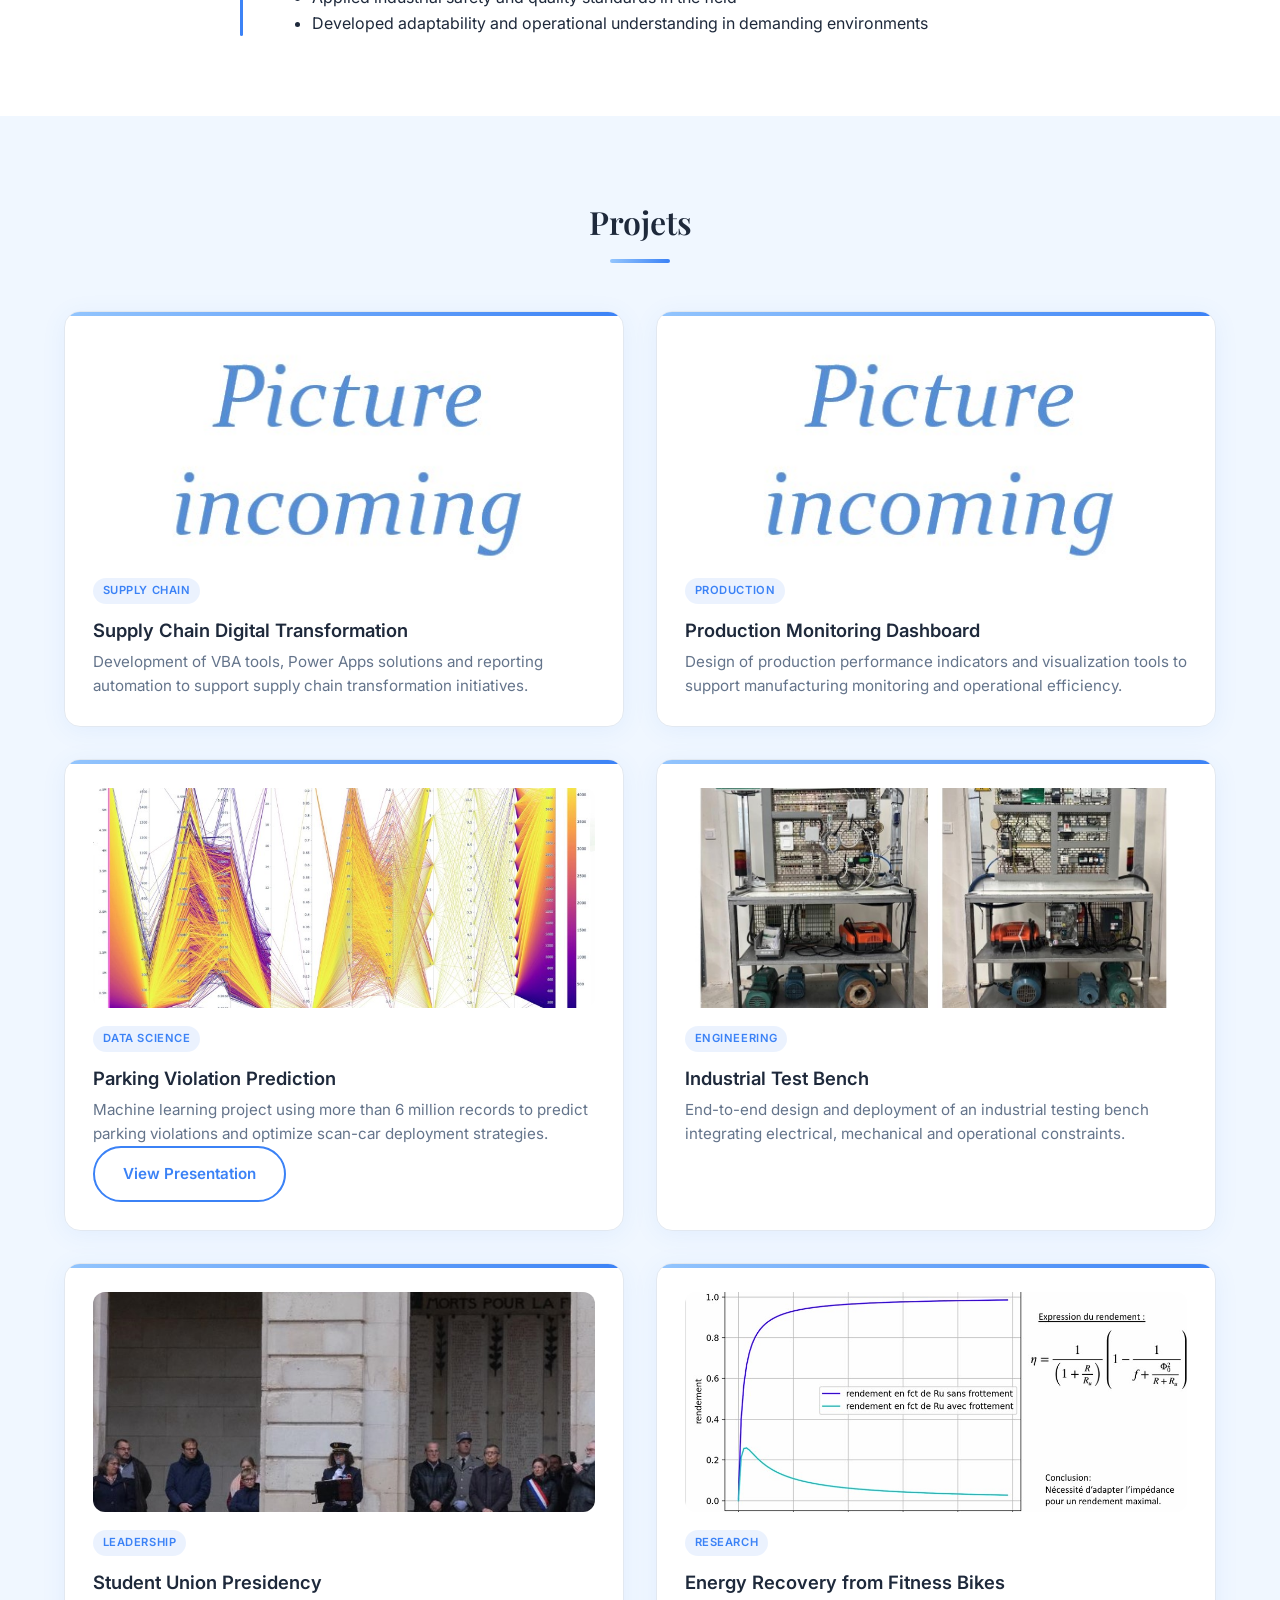
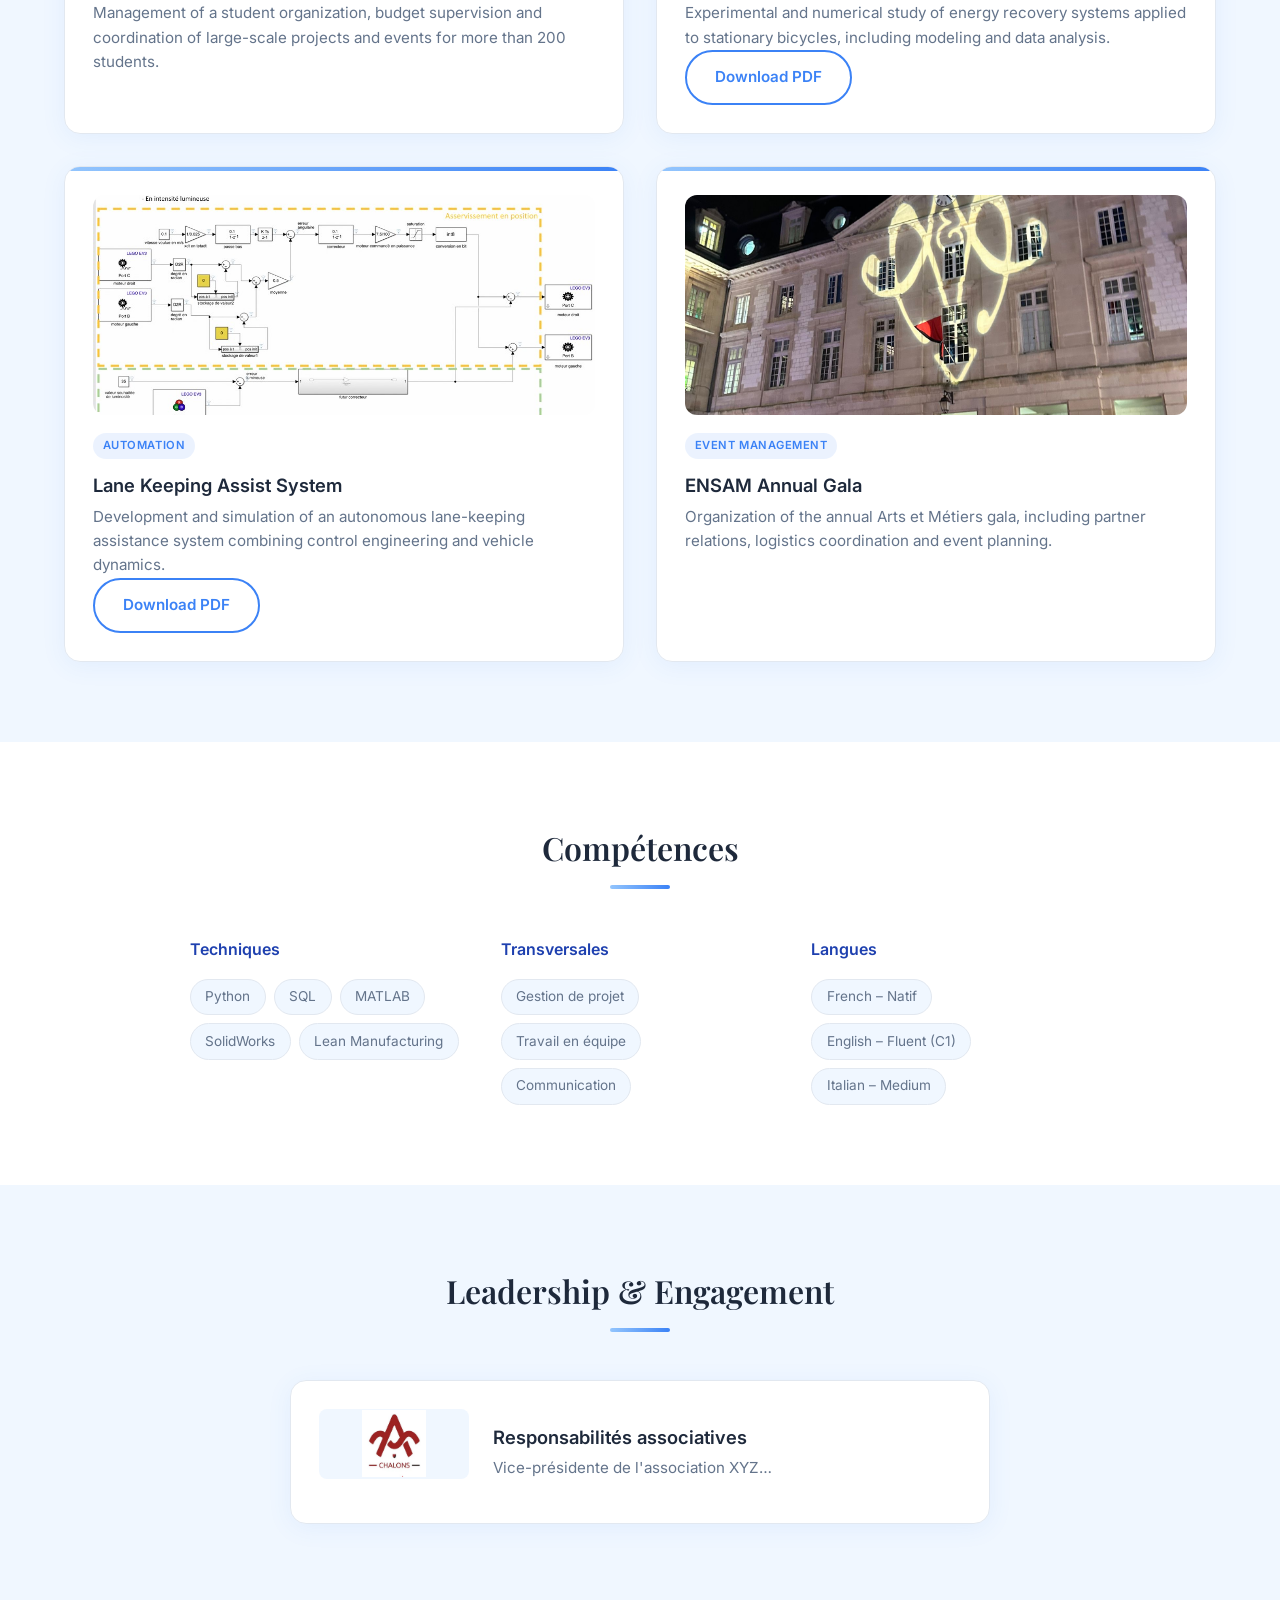
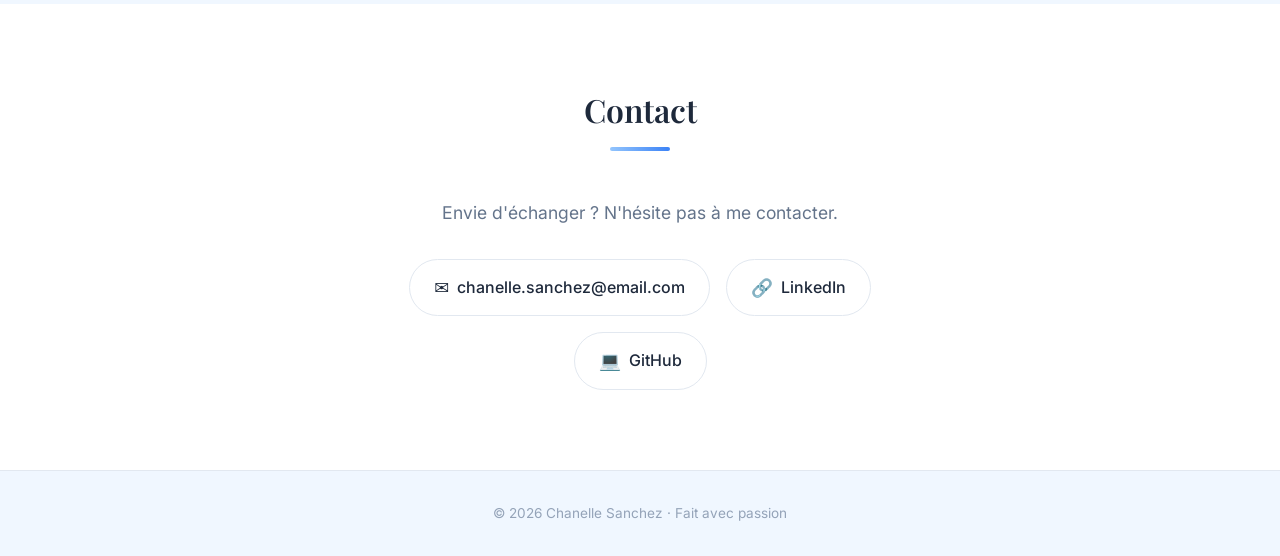
==== commit 115ba1c5: "Revise project cards with updated content and images Updated project cards to include new images, ti" ====
--- a/index.html
+++ b/index.html
@@ -280,67 +280,140 @@
         </div>
       </article>
 
+      <article class="card card-project">      
+        <img src="Projects/2-ProjetProduction/Image_En_Cours.jpg"
+             class="project-image"
+             alt="Production Dashboard">      
+        <div class="card-body">      
+          <span class="card-tag">PRODUCTION</span>      
+          <h3>Production Monitoring Dashboard</h3>      
+          <p>
+            Design of production performance indicators and visualization tools to support manufacturing monitoring and operational efficiency.
+          </p>     
+        </div>     
+      </article>
+
+      <article class="card card-project">      
+        <img src="Projects/3-ProjetDataChallenge/ProjetData_Image.jpg"
+             class="project-image"
+             alt="Data Challenge">      
+        <div class="card-body">      
+          <span class="card-tag">DATA SCIENCE</span>      
+          <h3>Parking Violation Prediction</h3>     
+          <p>
+            Machine learning project using more than 6 million records to predict parking violations and optimize scan-car deployment strategies.
+          </p>   
+          <a href="Projects/3-ProjetDataChallenge/Belali_Fabre_Sanchez_Presentation.pdf"
+             class="btn btn-outline"
+             target="_blank">
+            View Presentation
+          </a>   
+        </div>    
+      </article>
+
+      <article class="card card-project">      
+        <img src="Projects/4-ProjetIndustrial Test Bench/Projet_Test_Bench_image.jpg"
+             class="project-image"
+             alt="Industrial Test Bench">      
+        <div class="card-body">      
+          <span class="card-tag">ENGINEERING</span>      
+          <h3>Industrial Test Bench</h3>      
+          <p>
+            End-to-end design and deployment of an industrial testing bench integrating electrical, mechanical and operational constraints.
+          </p>      
+        </div>      
+      </article>
+
       <article class="card card-project">
-        <div class="card-body">
-          <span class="card-tag">Production</span>
-          <h3>Projet Production</h3>
-          <!-- CONTENU : Projects 2 Prod.docx -->
-          <p>Amélioration des flux de production…</p>
-        </div>
+      
+        <img src="Projects/6-ProjetStudentAssociation/Image_Student_Asso.jpg"
+             class="project-image"
+             alt="Student Association">
+      
+        <div class="card-body">
+      
+          <span class="card-tag">LEADERSHIP</span>
+      
+          <h3>Student Union Presidency</h3>
+      
+          <p>
+            Management of a student organization, budget supervision and coordination of large-scale projects and events for more than 200 students.
+          </p>
+      
+        </div>
+      
       </article>
 
       <article class="card card-project">
-        <div class="card-body">
-          <span class="card-tag">Data</span>
-          <h3>Data Challenge</h3>
-          <!-- CONTENU : Projects3DataChall.docx -->
-          <p>Compétition data science – analyse prédictive…</p>
-        </div>
+      
+        <img src="Projects/7-ProjetTIPE/Image_Tipe_2023.jpg"
+             class="project-image"
+             alt="Energy Recovery Project">
+      
+        <div class="card-body">
+      
+          <span class="card-tag">RESEARCH</span>
+      
+          <h3>Energy Recovery from Fitness Bikes</h3>
+      
+          <p>
+            Experimental and numerical study of energy recovery systems applied to stationary bicycles, including modeling and data analysis.
+          </p>
+      
+          <a href="Projects/7-ProjetTIPE/TIPE_2023_Chanelle_Sanchez.pdf"
+             class="btn btn-outline"
+             target="_blank">
+            Download PDF
+          </a>
+      
+        </div>
+      
       </article>
 
       <article class="card card-project">
-        <div class="card-body">
-          <span class="card-tag">Ingénierie</span>
-          <h3>Industrial Test Bench</h3>
-          <!-- CONTENU : Projet4TestBench.docx -->
-          <p>Conception d'un banc d'essai industriel…</p>
-        </div>
+      
+        <img src="Projects/8-ProjetTIPE2022/Image_Tipe_2022.jpg"
+             class="project-image"
+             alt="Lane Keeping Assist">
+      
+        <div class="card-body">
+      
+          <span class="card-tag">AUTOMATION</span>
+      
+          <h3>Lane Keeping Assist System</h3>
+      
+          <p>
+            Development and simulation of an autonomous lane-keeping assistance system combining control engineering and vehicle dynamics.
+          </p>
+      
+          <a href="Projects/8-ProjetTIPE2022/TIPE_2022_Chanelle_Sanchez.pdf"
+             class="btn btn-outline"
+             target="_blank">
+            Download PDF
+          </a>
+      
+        </div>
+      
       </article>
 
       <article class="card card-project">
-        <div class="card-body">
-          <span class="card-tag">Mécanique</span>
-          <h3>Moteur V6</h3>
-          <!-- CONTENU : Projects5V6.docx -->
-          <p>Étude et modélisation d'un moteur V6…</p>
-        </div>
-      </article>
-
-      <article class="card card-project">
-        <div class="card-body">
-          <span class="card-tag">Associatif</span>
-          <h3>Association étudiante</h3>
-          <!-- CONTENU : Projects 1.docx (6-ProjetStudentAssociation) -->
-          <p>Gestion d'une association étudiante…</p>
-        </div>
-      </article>
-
-      <article class="card card-project">
-        <div class="card-body">
-          <span class="card-tag">Recherche</span>
-          <h3>TIPE</h3>
-          <!-- CONTENU : Projects 1.docx (7-ProjetTIPE) -->
-          <p>Travail d'initiative personnelle encadrée…</p>
-        </div>
-      </article>
-
-      <article class="card card-project">
-        <div class="card-body">
-          <span class="card-tag">Événementiel</span>
-          <h3>Gala ENSAM</h3>
-          <!-- CONTENU : 9-ProjetGala -->
-          <p>Organisation du gala annuel…</p>
-        </div>
+      
+        <img src="Projects/9-ProjetGala/b5b245d6-a594-4207-9ad0-a21314cf582b.JPG"
+             class="project-image"
+             alt="ENSAM Gala">
+      
+        <div class="card-body">
+      
+          <span class="card-tag">EVENT MANAGEMENT</span>
+      
+          <h3>ENSAM Annual Gala</h3>
+      
+          <p>
+            Organization of the annual Arts et Métiers gala, including partner relations, logistics coordination and event planning.
+          </p>
+      
+        </div>
+      
       </article>
 
     </div>
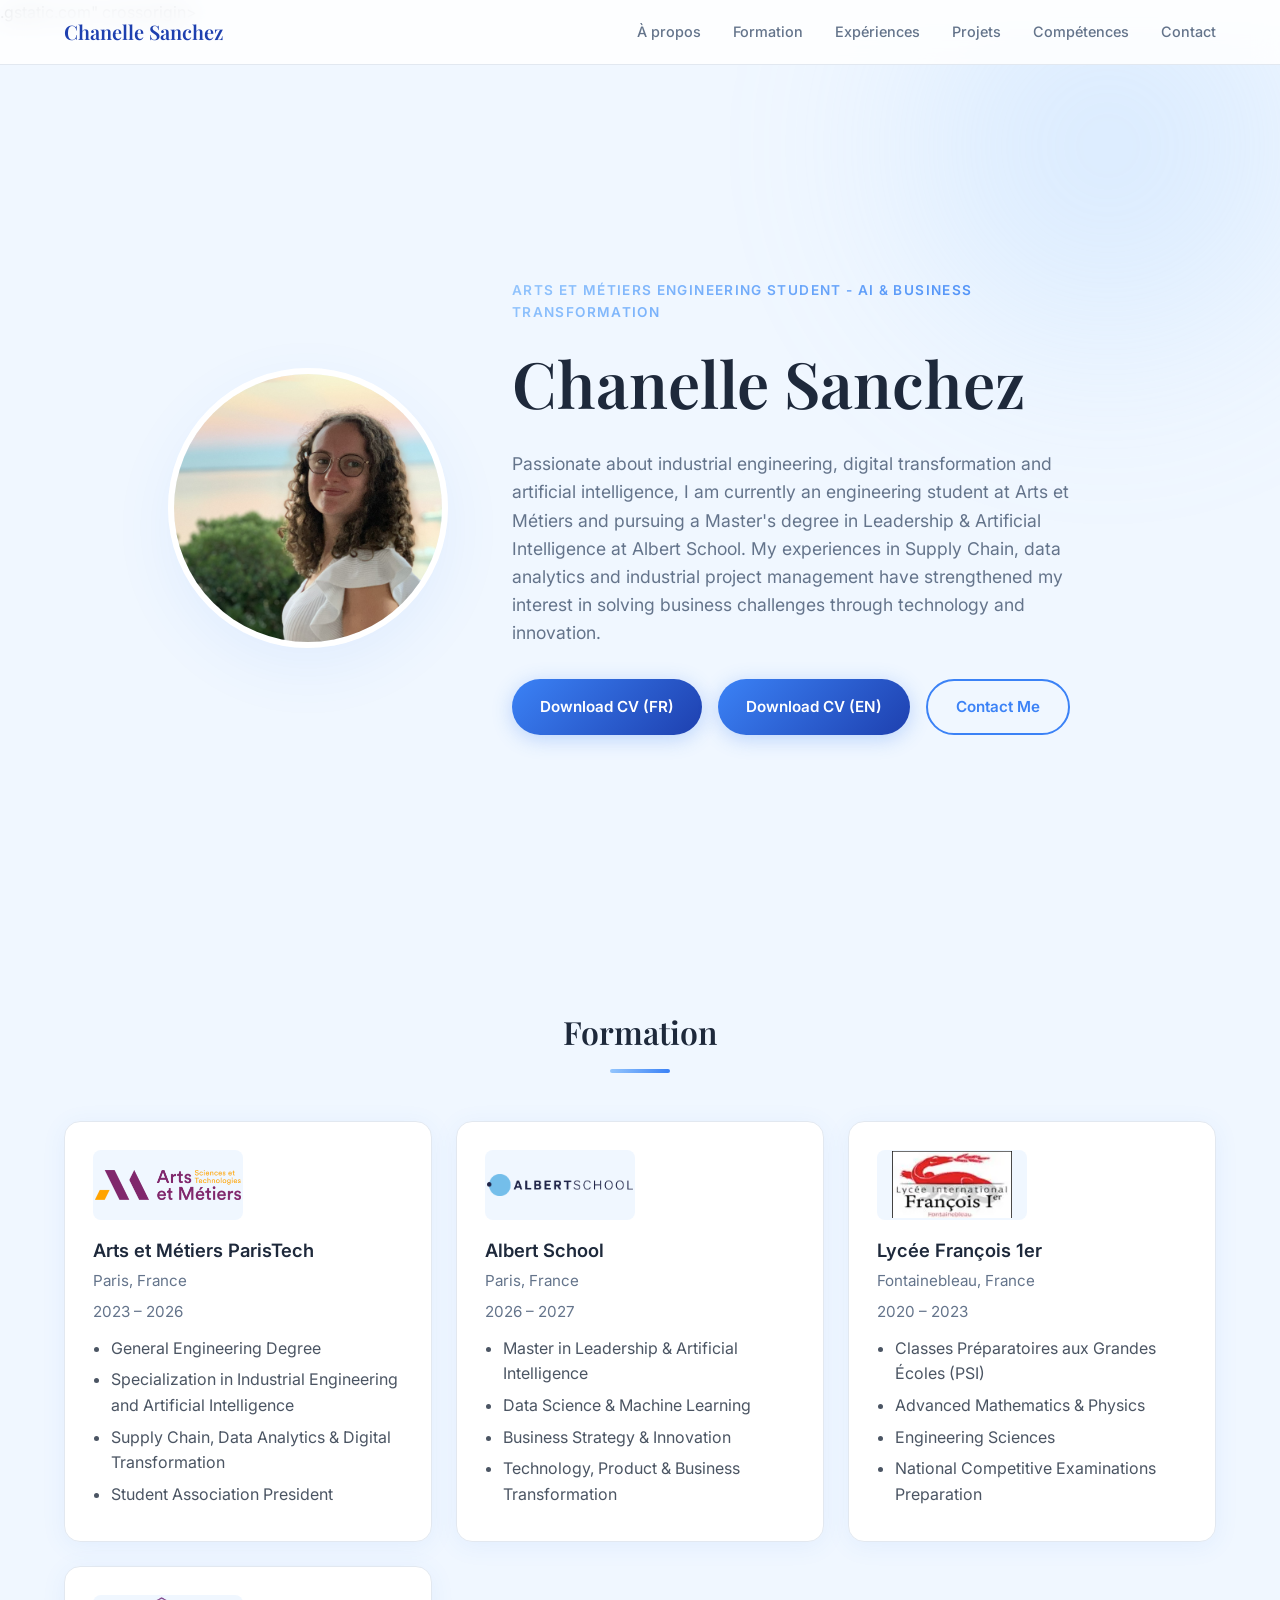
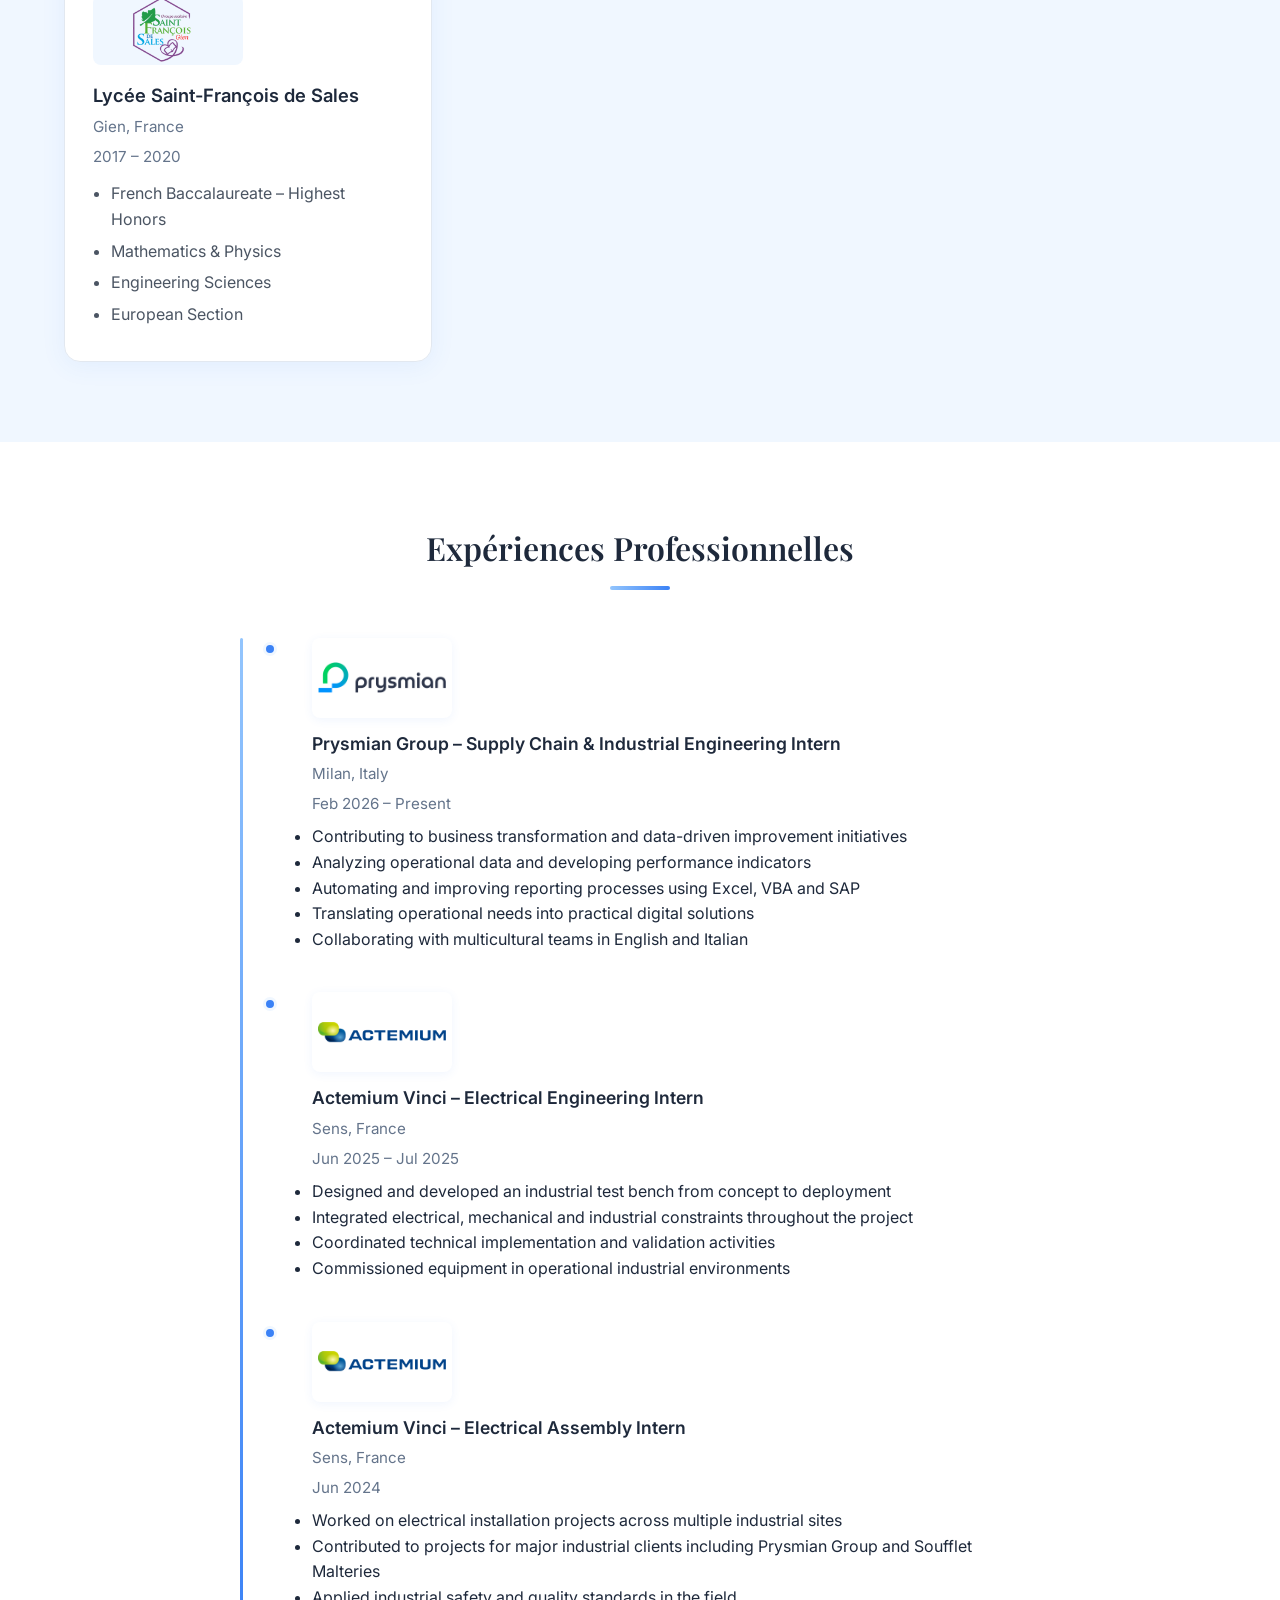
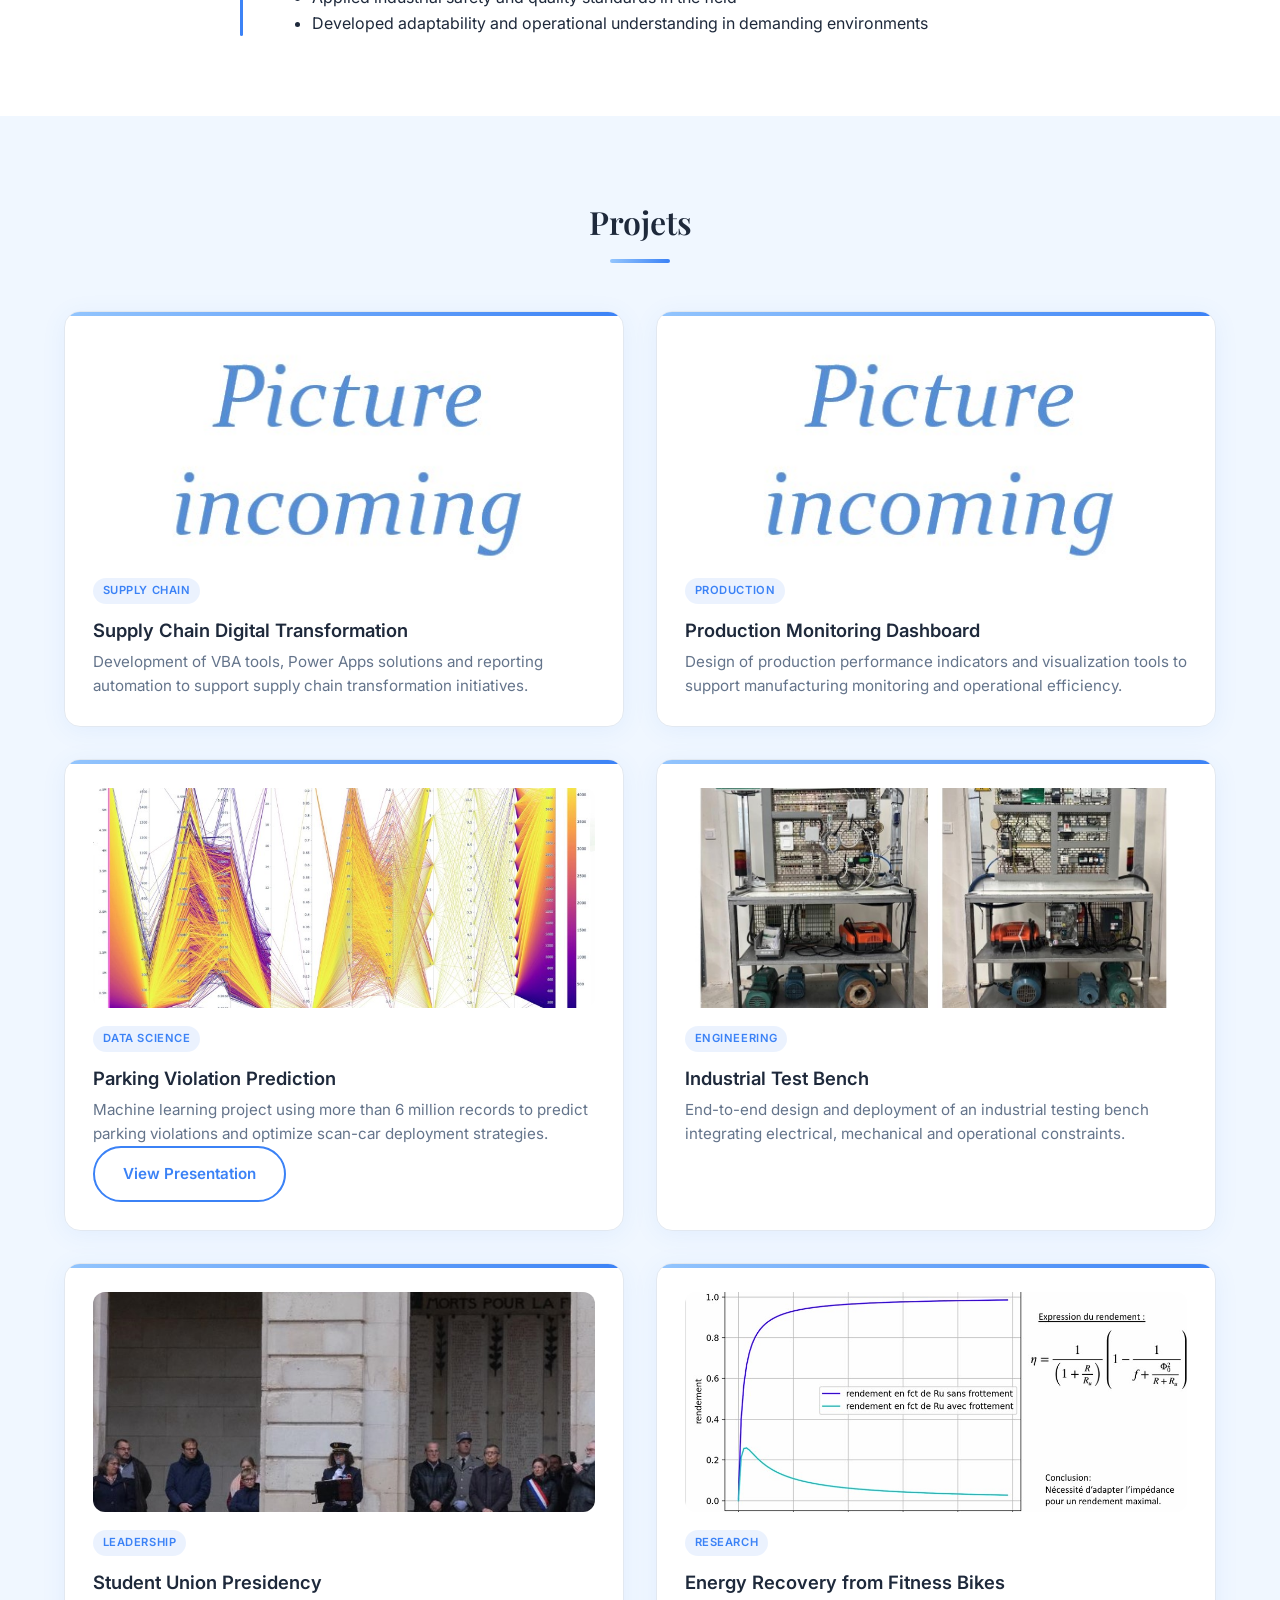
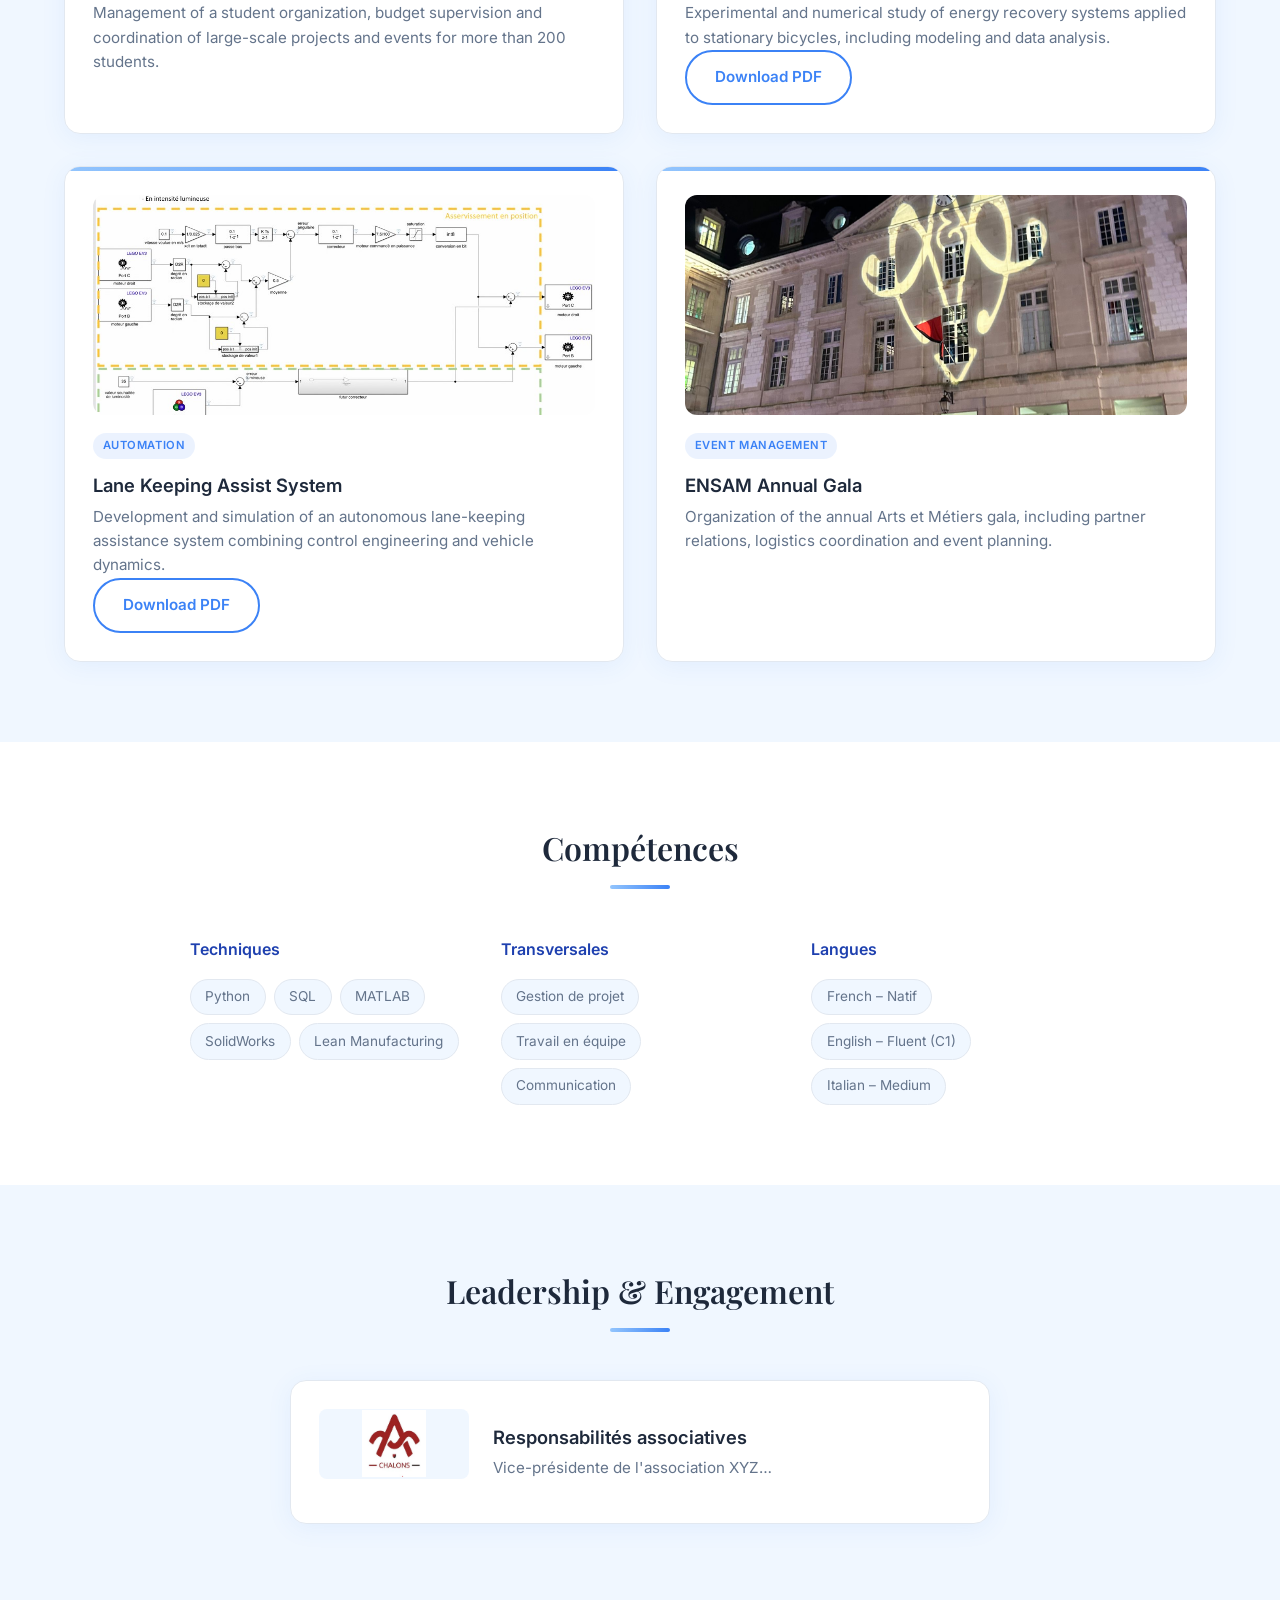
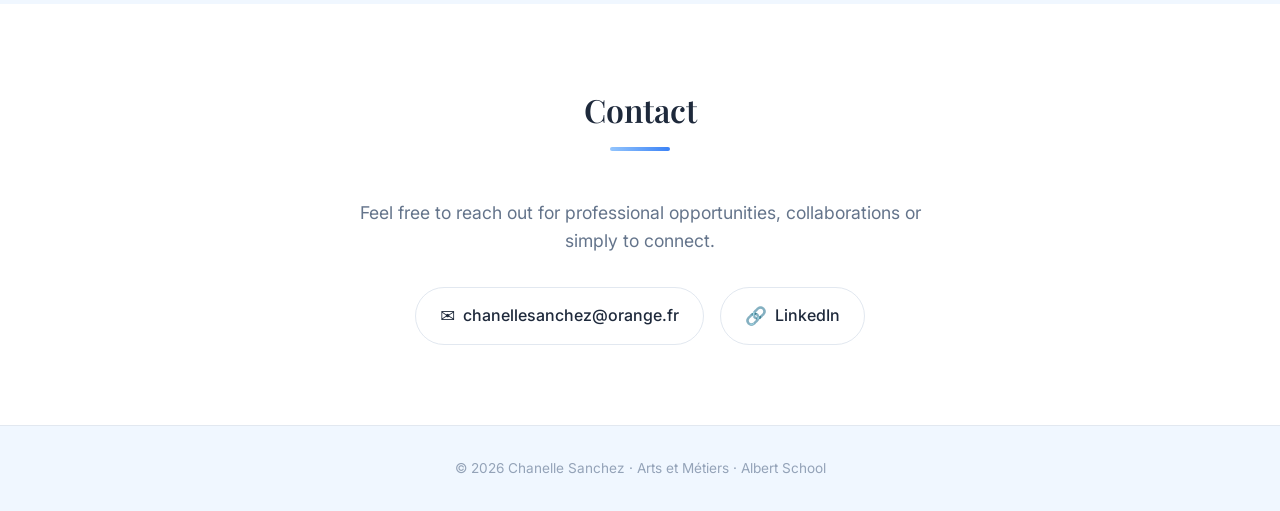
==== commit 8e6f2f24: "Revise contact section with updated information Updated contact information and links in the contact" ====
--- a/index.html
+++ b/index.html
@@ -472,17 +472,19 @@
   <section class="section section-alt" id="contact">
     <h2 class="section-title">Contact</h2>
     <div class="contact-container">
-      <p class="contact-intro">Envie d'échanger ? N'hésite pas à me contacter.</p>
-      <!-- CONTENU : Contact.docx -->
+      <p class="contact-intro">
+        Feel free to reach out for professional opportunities, collaborations or simply to connect.
+      </p>
       <div class="contact-links">
-        <a href="mailto:chanelle.sanchez@email.com" class="contact-link">
-          <span class="contact-icon">✉️</span> chanelle.sanchez@email.com
+        <a href="mailto:chanellesanchez@orange.fr" class="contact-link">
+          <span class="contact-icon">✉️</span>
+          chanellesanchez@orange.fr
         </a>
-        <a href="[linkedin.com](https://eur01.safelinks.protection.outlook.com/?url=https%3A%2F%2Flinkedin.com%2Fin%2Fchanellesanchez&data=05%7C02%7Cchanelle.sanchez%40ensam.eu%7Ceade38f99b204010ec7308ded28a7798%7Ce034b9b077684b9691b2d8f039816ac1%7C0%7C0%7C639179689326828976%7CUnknown%7CTWFpbGZsb3d8eyJFbXB0eU1hcGkiOnRydWUsIlYiOiIwLjAuMDAwMCIsIlAiOiJXaW4zMiIsIkFOIjoiTWFpbCIsIldUIjoyfQ%3D%3D%7C0%7C%7C%7C&sdata=IZ9G4T71ShXNsM2myYYb%2B8ySBJ%2BvuJB5Rg%2F9nc%2FACMY%3D&reserved=0)" target="_blank" class="contact-link">
-          <span class="contact-icon">🔗</span> LinkedIn
-        </a>
-        <a href="[github.com](https://eur01.safelinks.protection.outlook.com/?url=https%3A%2F%2Fgithub.com%2Fchanellesanchez&data=05%7C02%7Cchanelle.sanchez%40ensam.eu%7Ceade38f99b204010ec7308ded28a7798%7Ce034b9b077684b9691b2d8f039816ac1%7C0%7C0%7C639179689327187236%7CUnknown%7CTWFpbGZsb3d8eyJFbXB0eU1hcGkiOnRydWUsIlYiOiIwLjAuMDAwMCIsIlAiOiJXaW4zMiIsIkFOIjoiTWFpbCIsIldUIjoyfQ%3D%3D%7C0%7C%7C%7C&sdata=Td8SMNX4siJUk7KepRNguqHMRQfQouhOeFAM%2FJPsSE4%3D&reserved=0)" target="_blank" class="contact-link">
-          <span class="contact-icon">💻</span> GitHub
+        <a href="https://www.linkedin.com/in/chanelle-sanchez/"
+           target="_blank"
+           class="contact-link">
+          <span class="contact-icon">🔗</span>
+          LinkedIn
         </a>
       </div>
     </div>
@@ -490,7 +492,7 @@
 
   <!-- ========== FOOTER ========== -->
   <footer class="footer">
-    <p>© 2026 Chanelle Sanchez · Fait avec passion</p>
+    <p>© 2026 Chanelle Sanchez · Arts et Métiers · Albert School </p>
   </footer>
 
   <script>
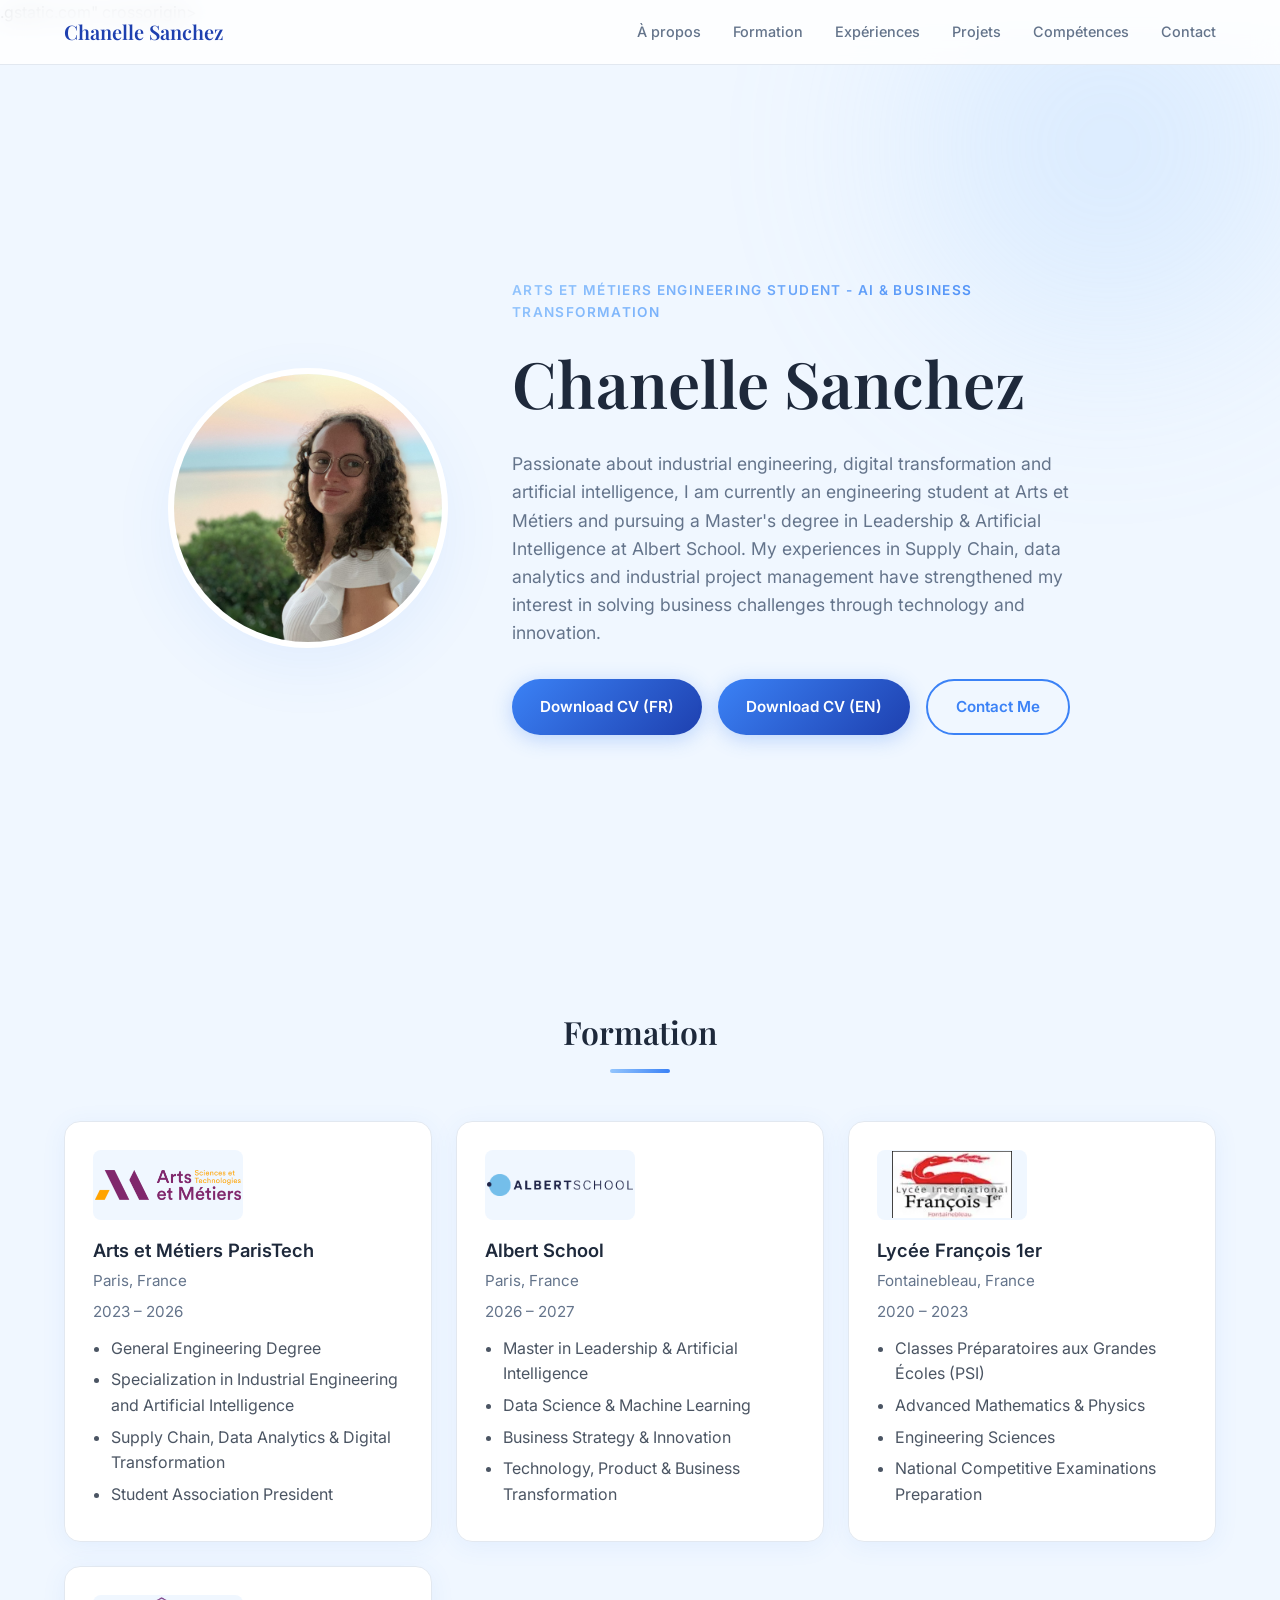
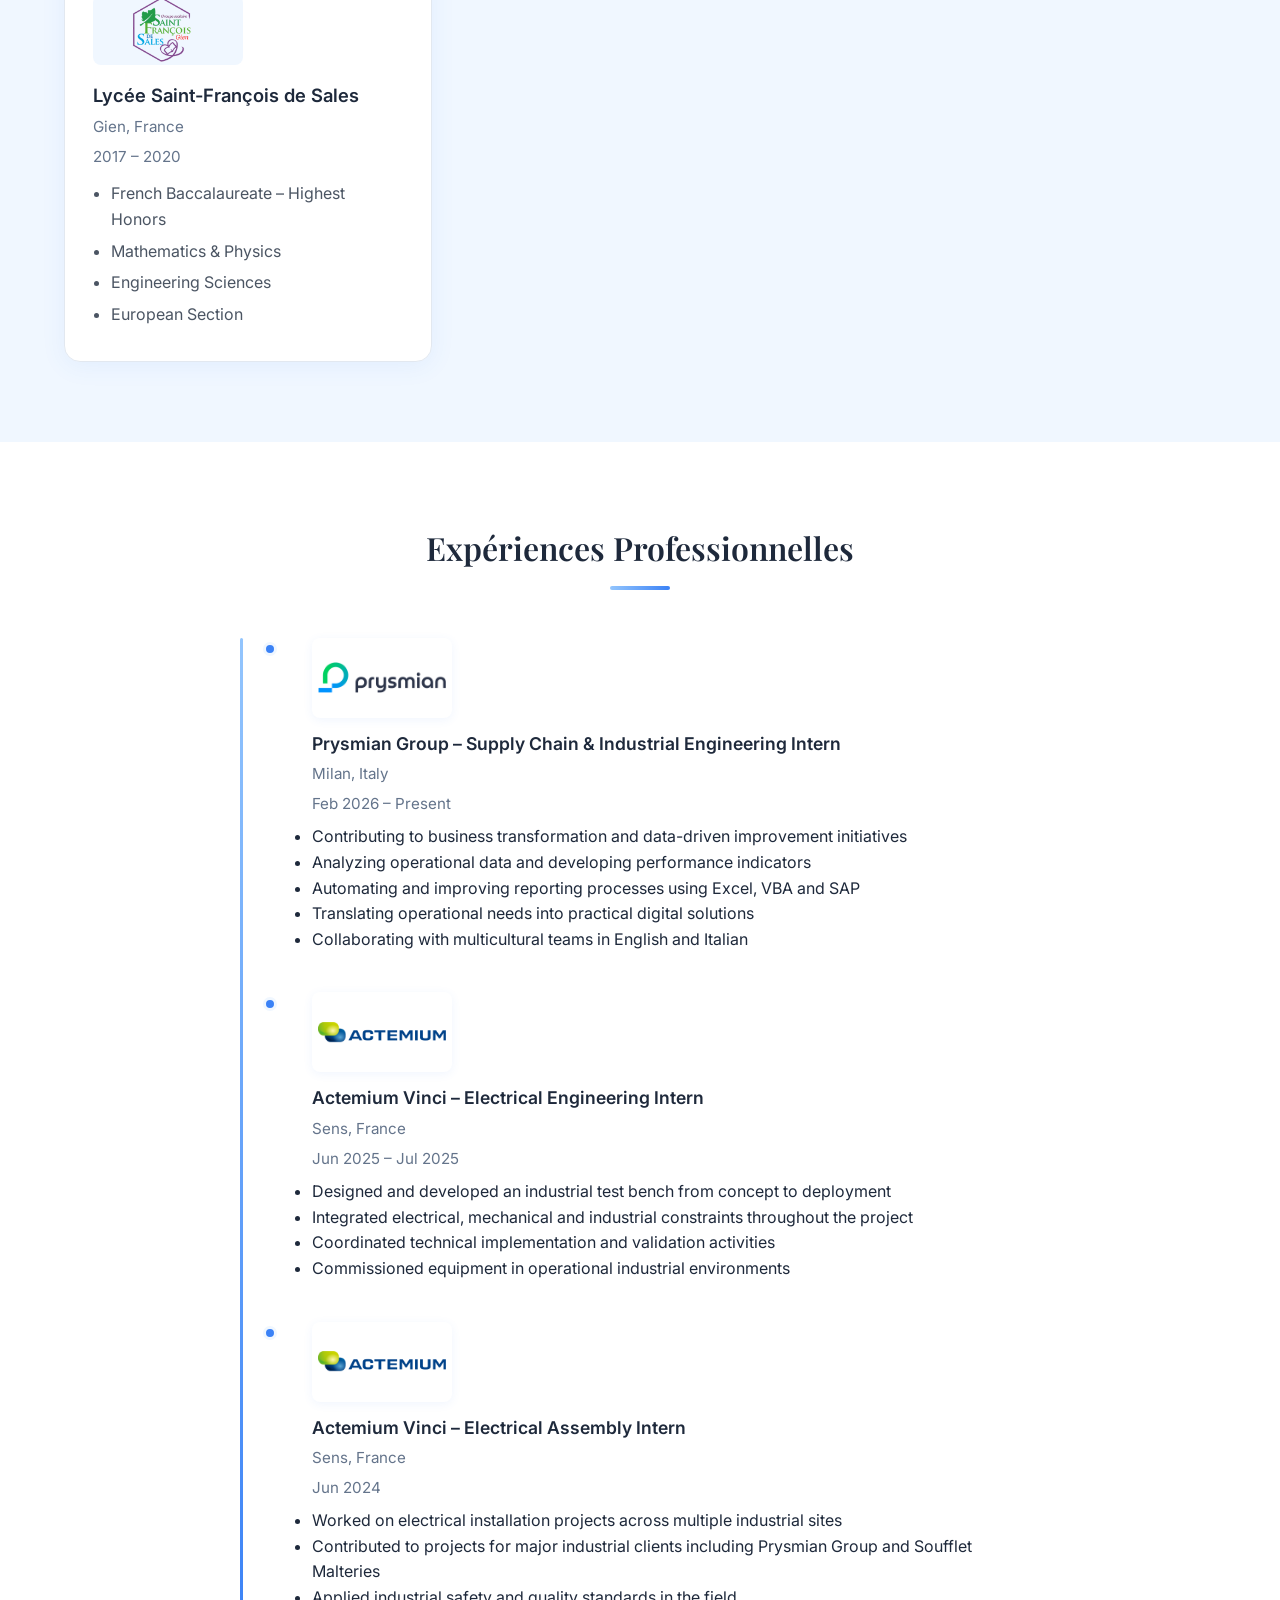
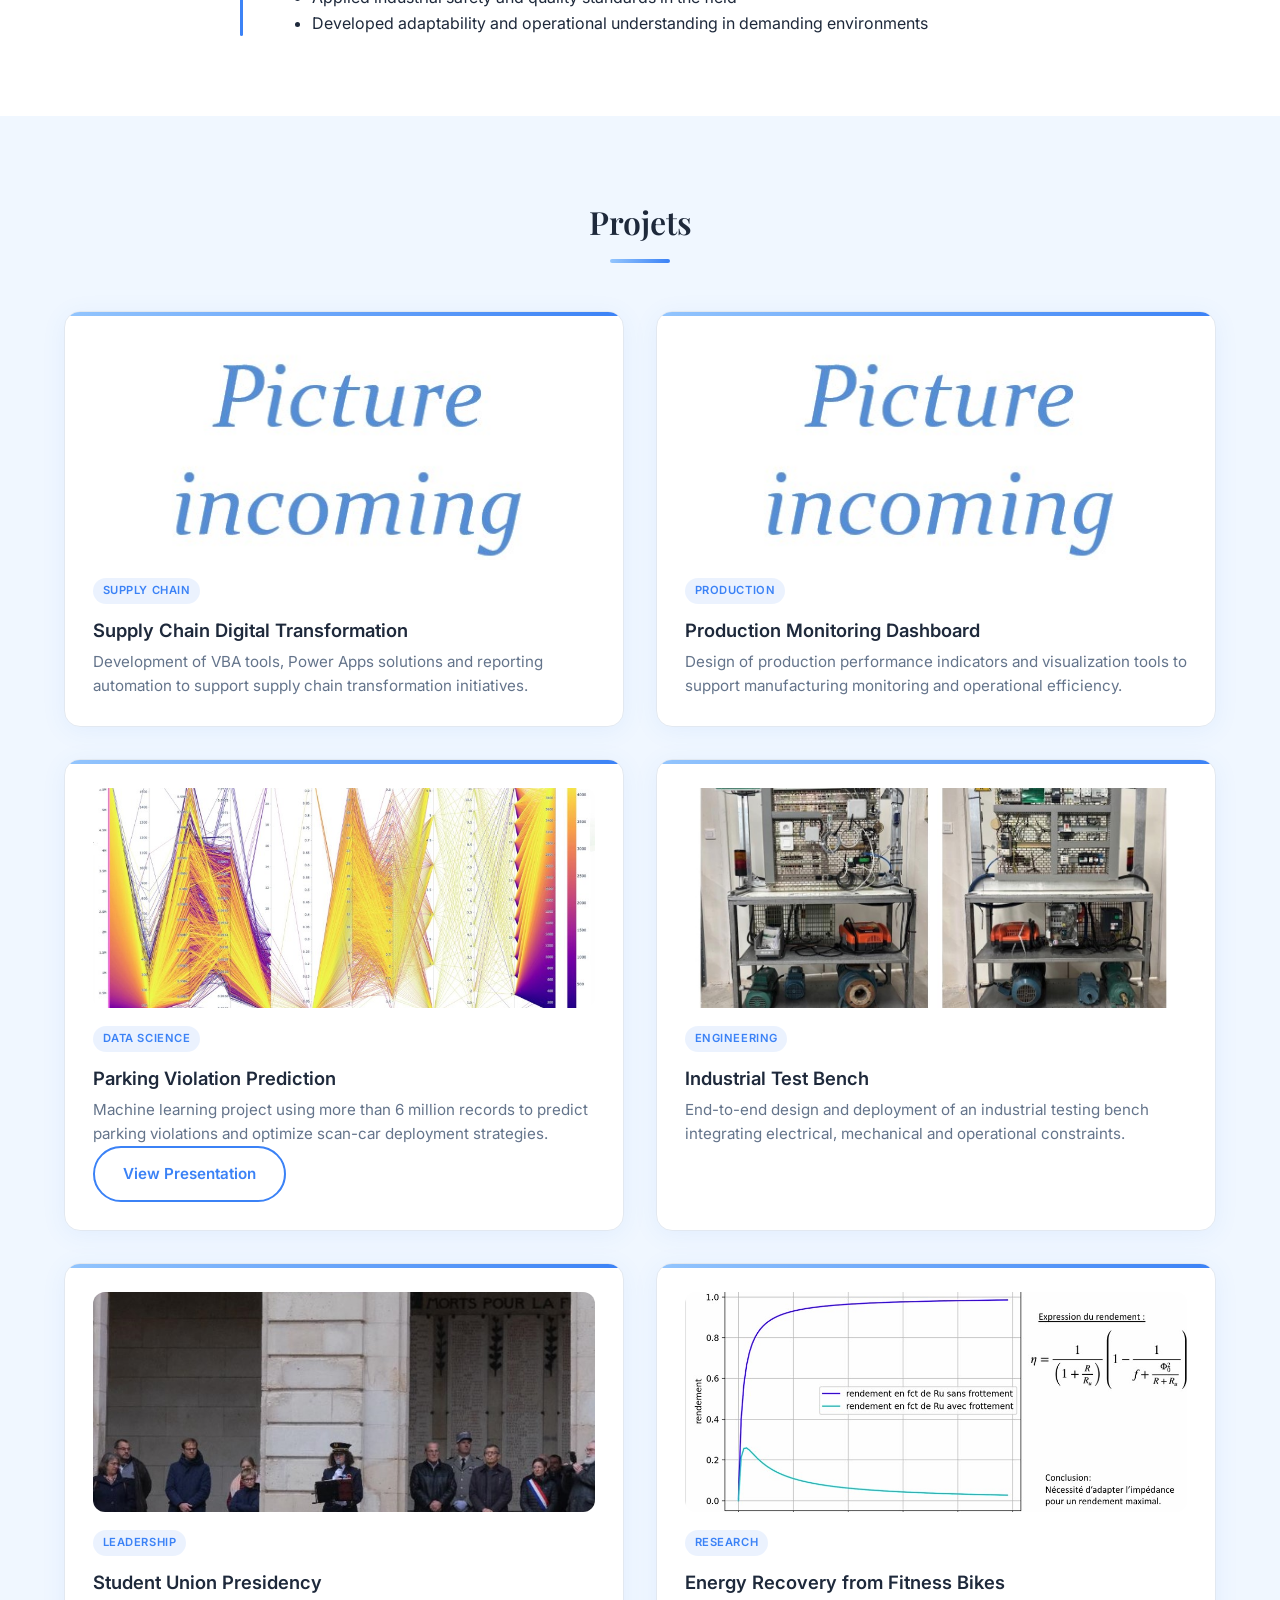
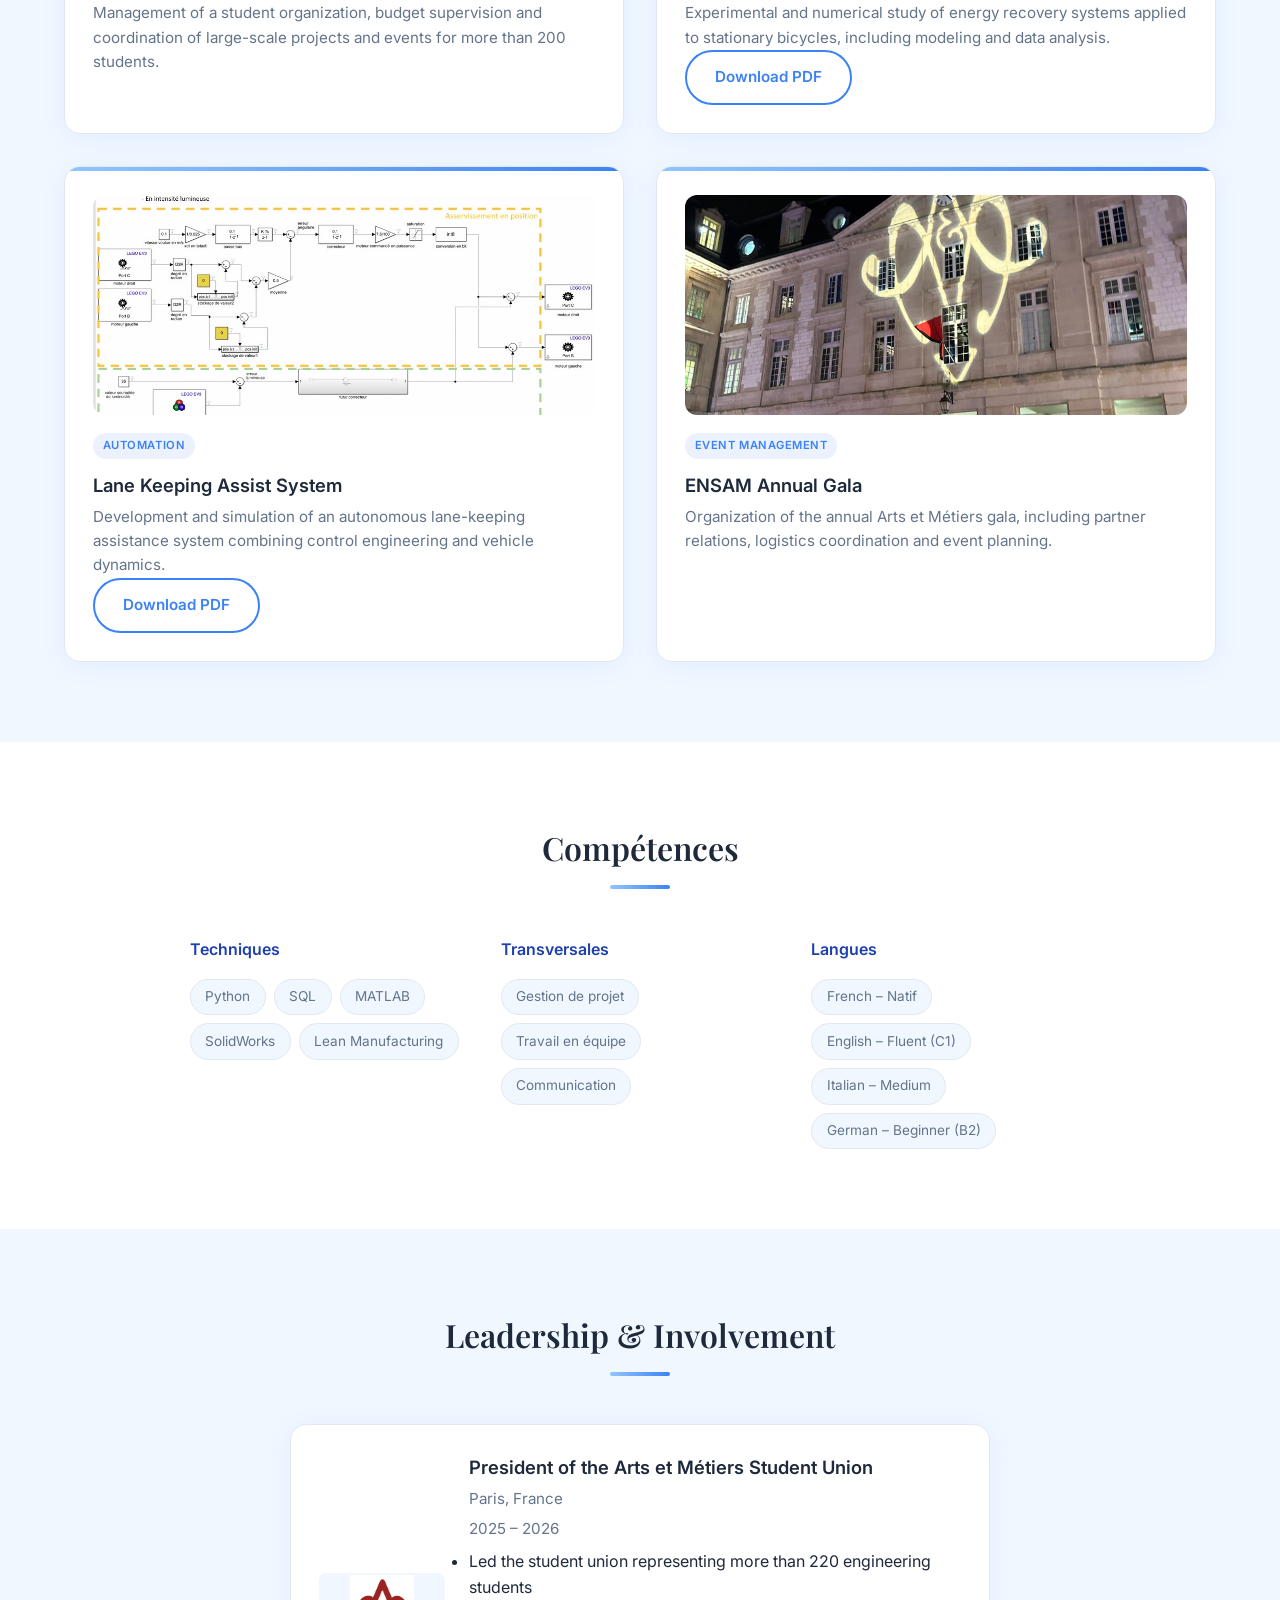
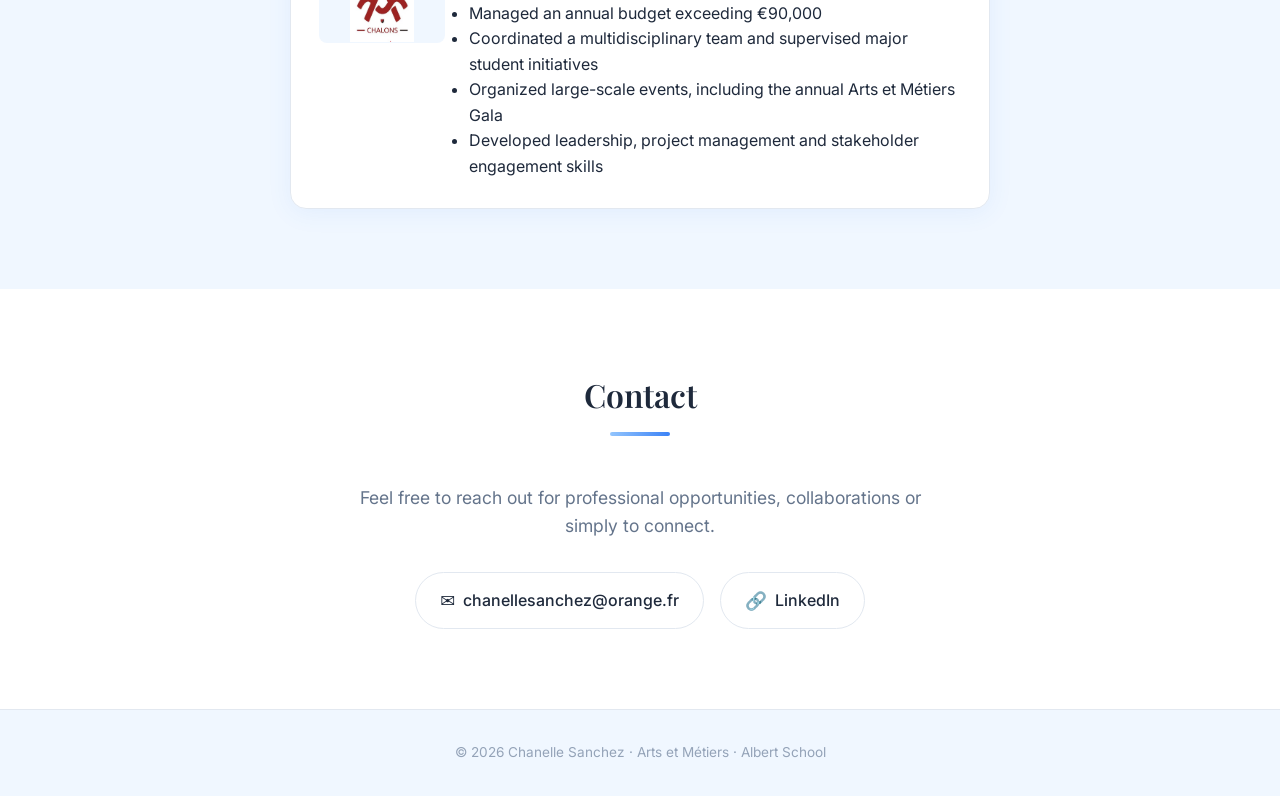
==== commit 1b316d59: "Revise leadership section and update details Updated leadership section with new title and content." ====
--- a/index.html
+++ b/index.html
@@ -448,24 +448,48 @@
           <li><span class="skill-chip">French – Natif</span></li>
           <li><span class="skill-chip">English – Fluent (C1)</span></li>
           <li><span class="skill-chip">Italian – Medium</span></li>
+          <li><span class="skill-chip">German – Beginner (B2)</span></li>
         </ul>
       </div>
     </div>
   </section>
+
 
   <!-- ========== LEADERSHIP ========== -->
   <section class="section" id="leadership">
-    <h2 class="section-title">Leadership & Engagement</h2>
+  
+    <h2 class="section-title">Leadership & Involvement</h2>
+  
     <div class="card card-wide">
+  
       <div class="card-logo">
-        <img src="Leadership/logo_Asso_Lead.jpg" alt="Association ENSAM" />
-      </div>
+        <img src="Leadership/logo_Asso_Lead.jpg" alt="Arts et Métiers Student Union" />
+      </div>
+  
       <div class="card-body">
-        <!-- CONTENU : Leadership.docx -->
-        <h3>Responsabilités associatives</h3>
-        <p>Vice-présidente de l'association XYZ…</p>
-      </div>
-    </div>
+  
+        <h3>President of the Arts et Métiers Student Union</h3>
+  
+        <p class="card-location">
+          Paris, France
+        </p>
+  
+        <p class="card-date">
+          2025 – 2026
+        </p>
+  
+        <ul class="experience-list">
+          <li>Led the student union representing more than 220 engineering students</li>
+          <li>Managed an annual budget exceeding €90,000</li>
+          <li>Coordinated a multidisciplinary team and supervised major student initiatives</li>
+          <li>Organized large-scale events, including the annual Arts et Métiers Gala</li>
+          <li>Developed leadership, project management and stakeholder engagement skills</li>
+        </ul>
+  
+      </div>
+  
+    </div>
+  
   </section>
 
   <!-- ========== CONTACT ========== -->
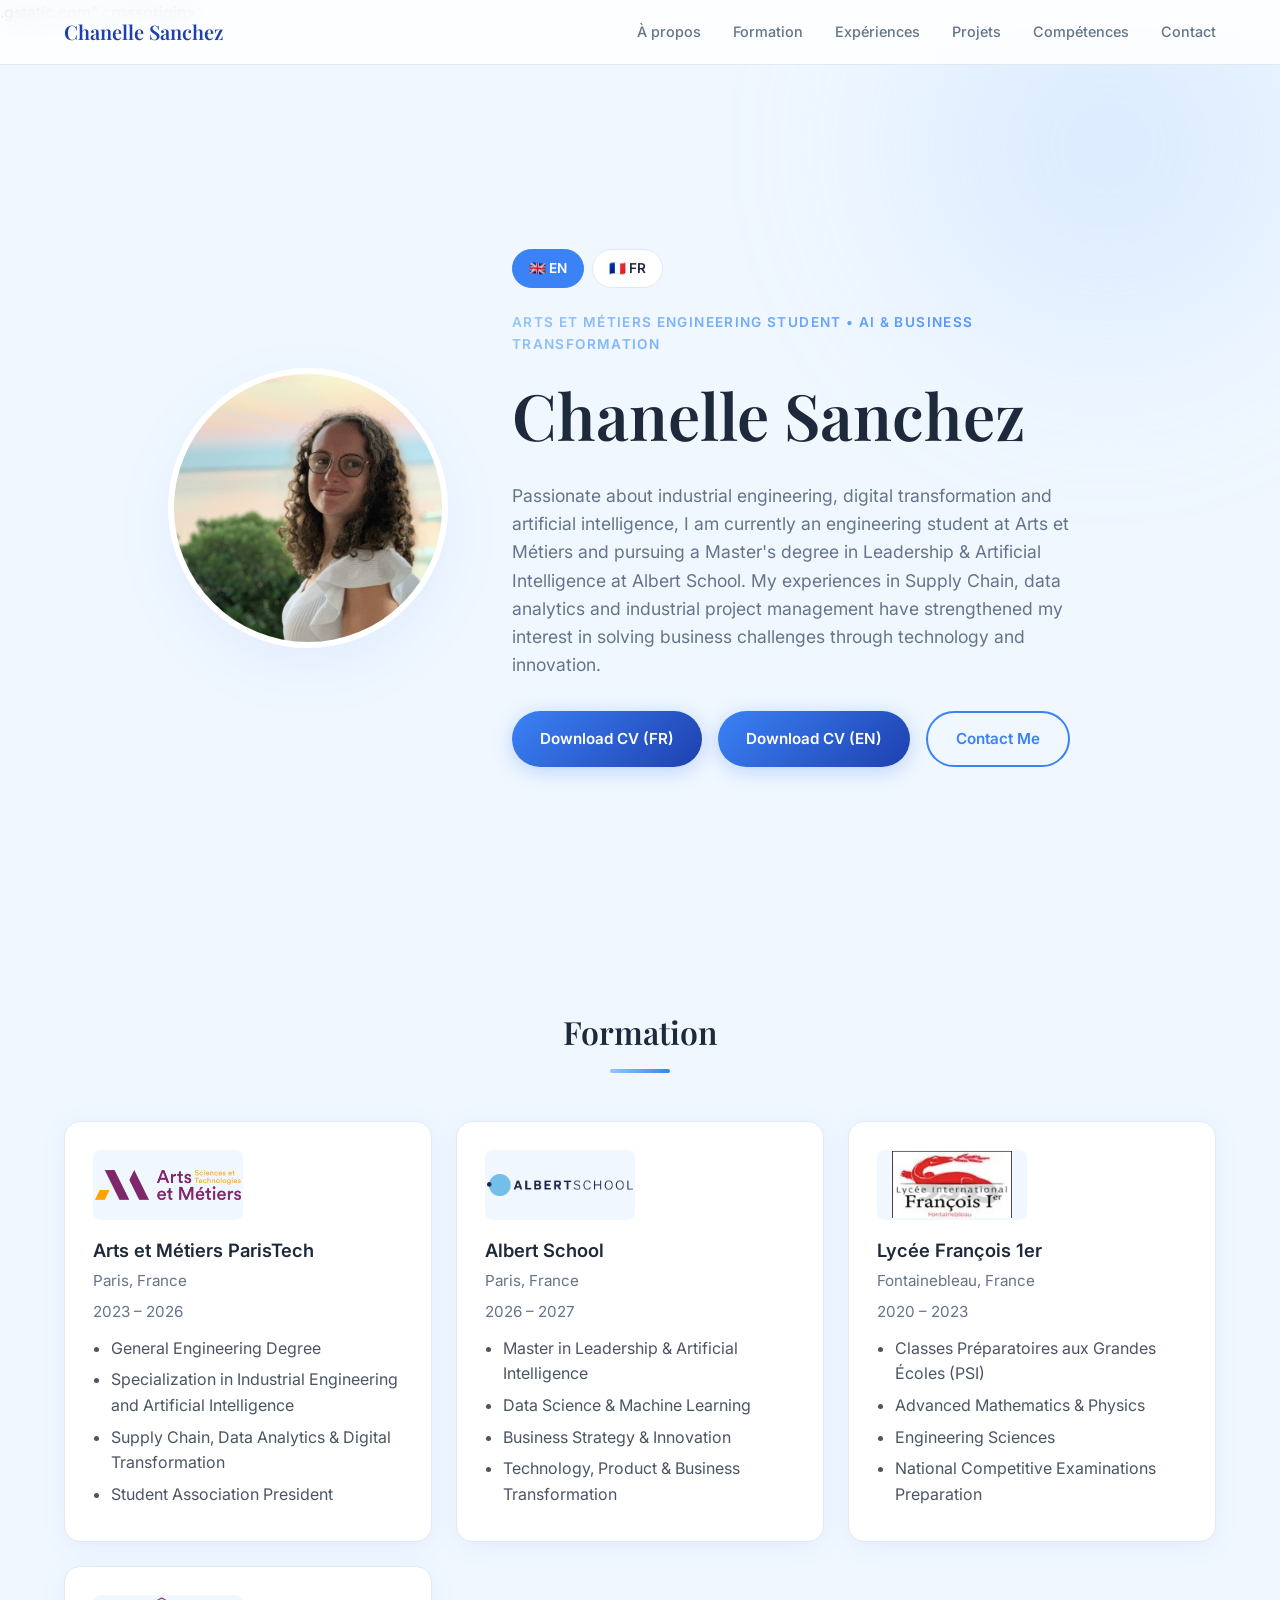
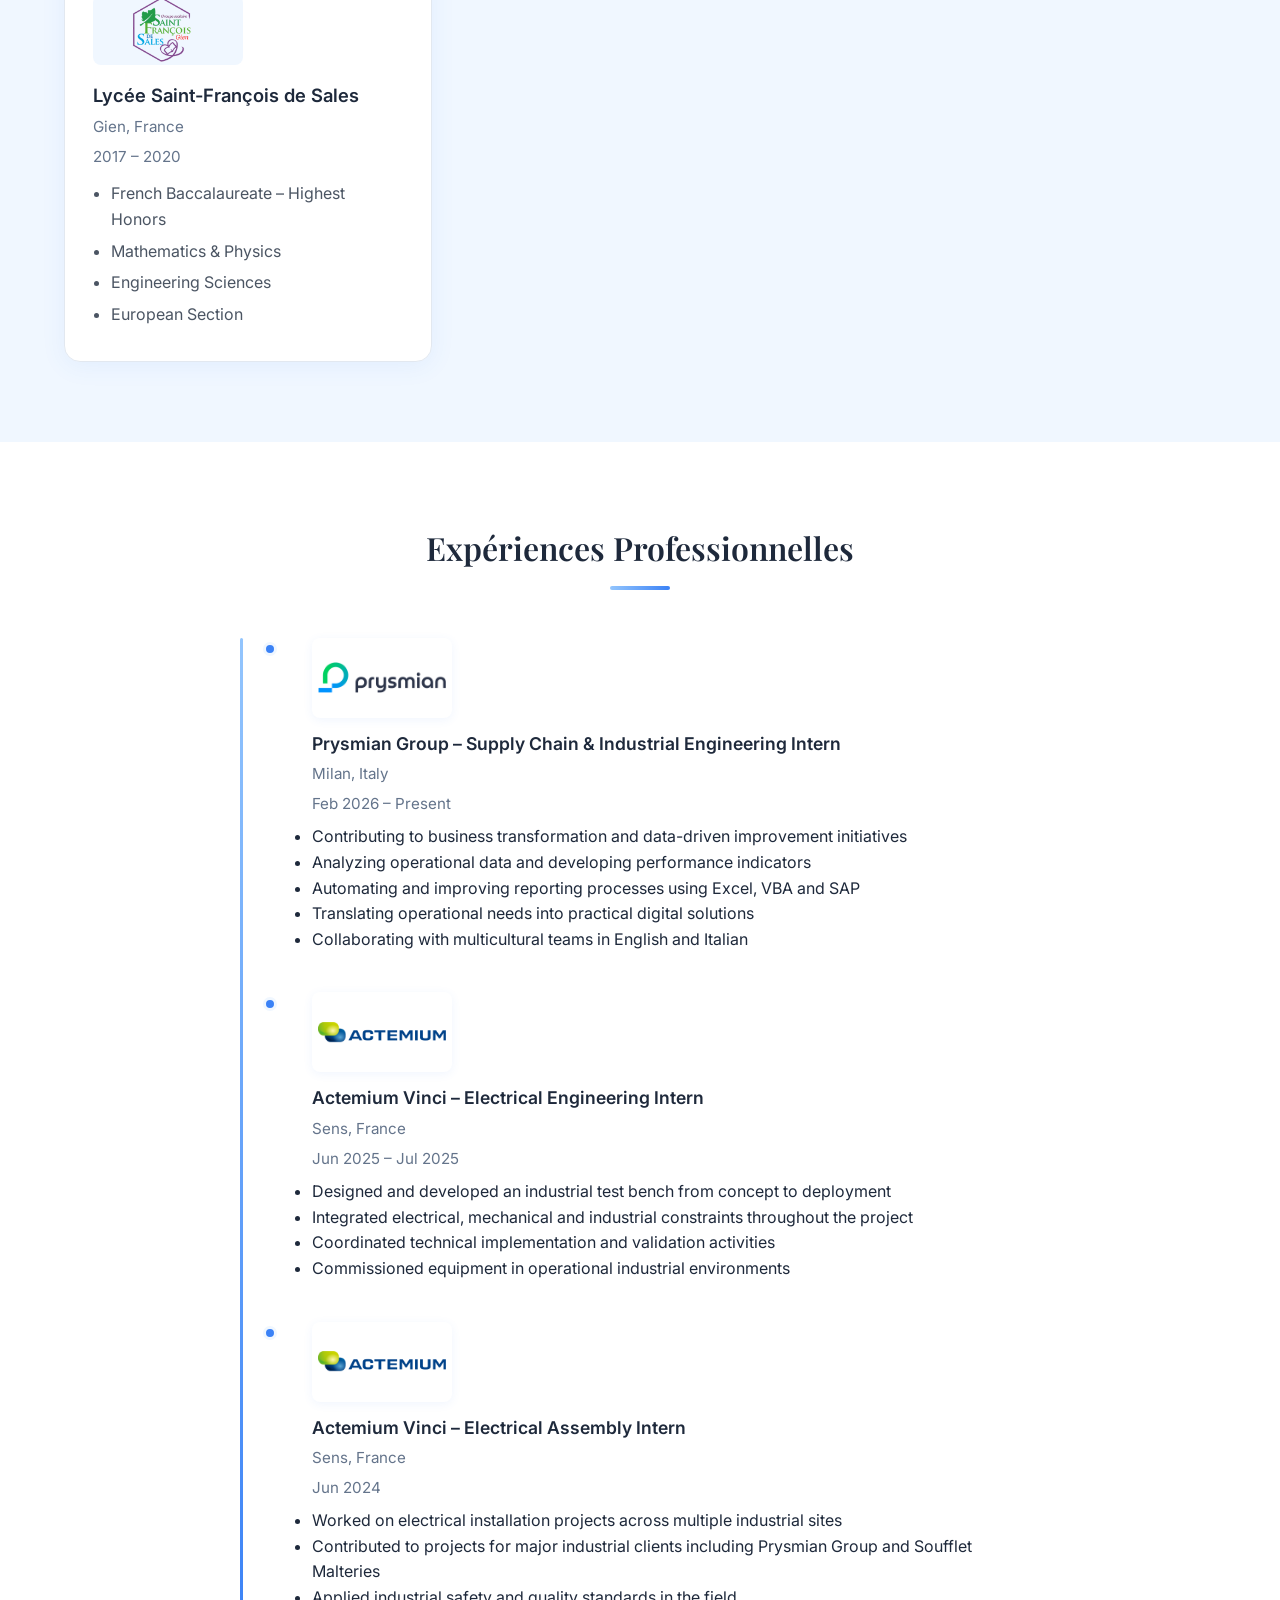
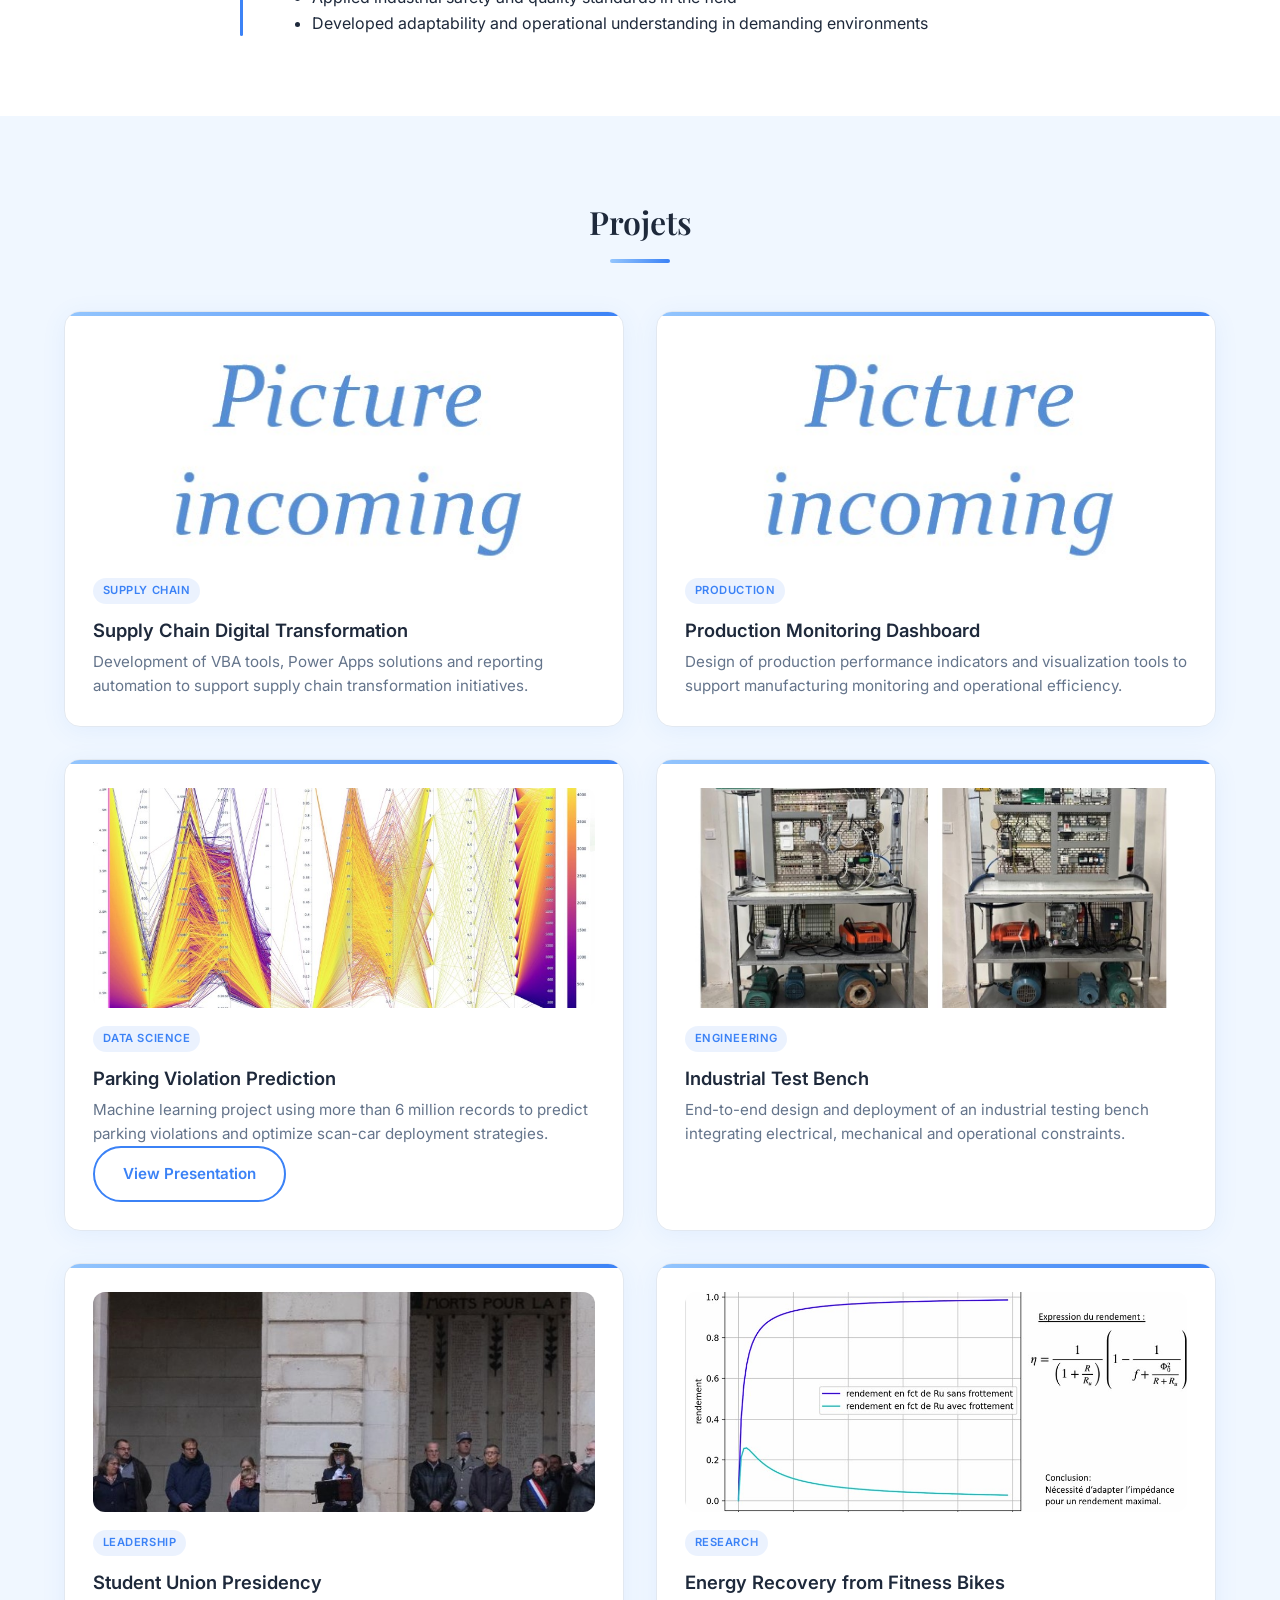
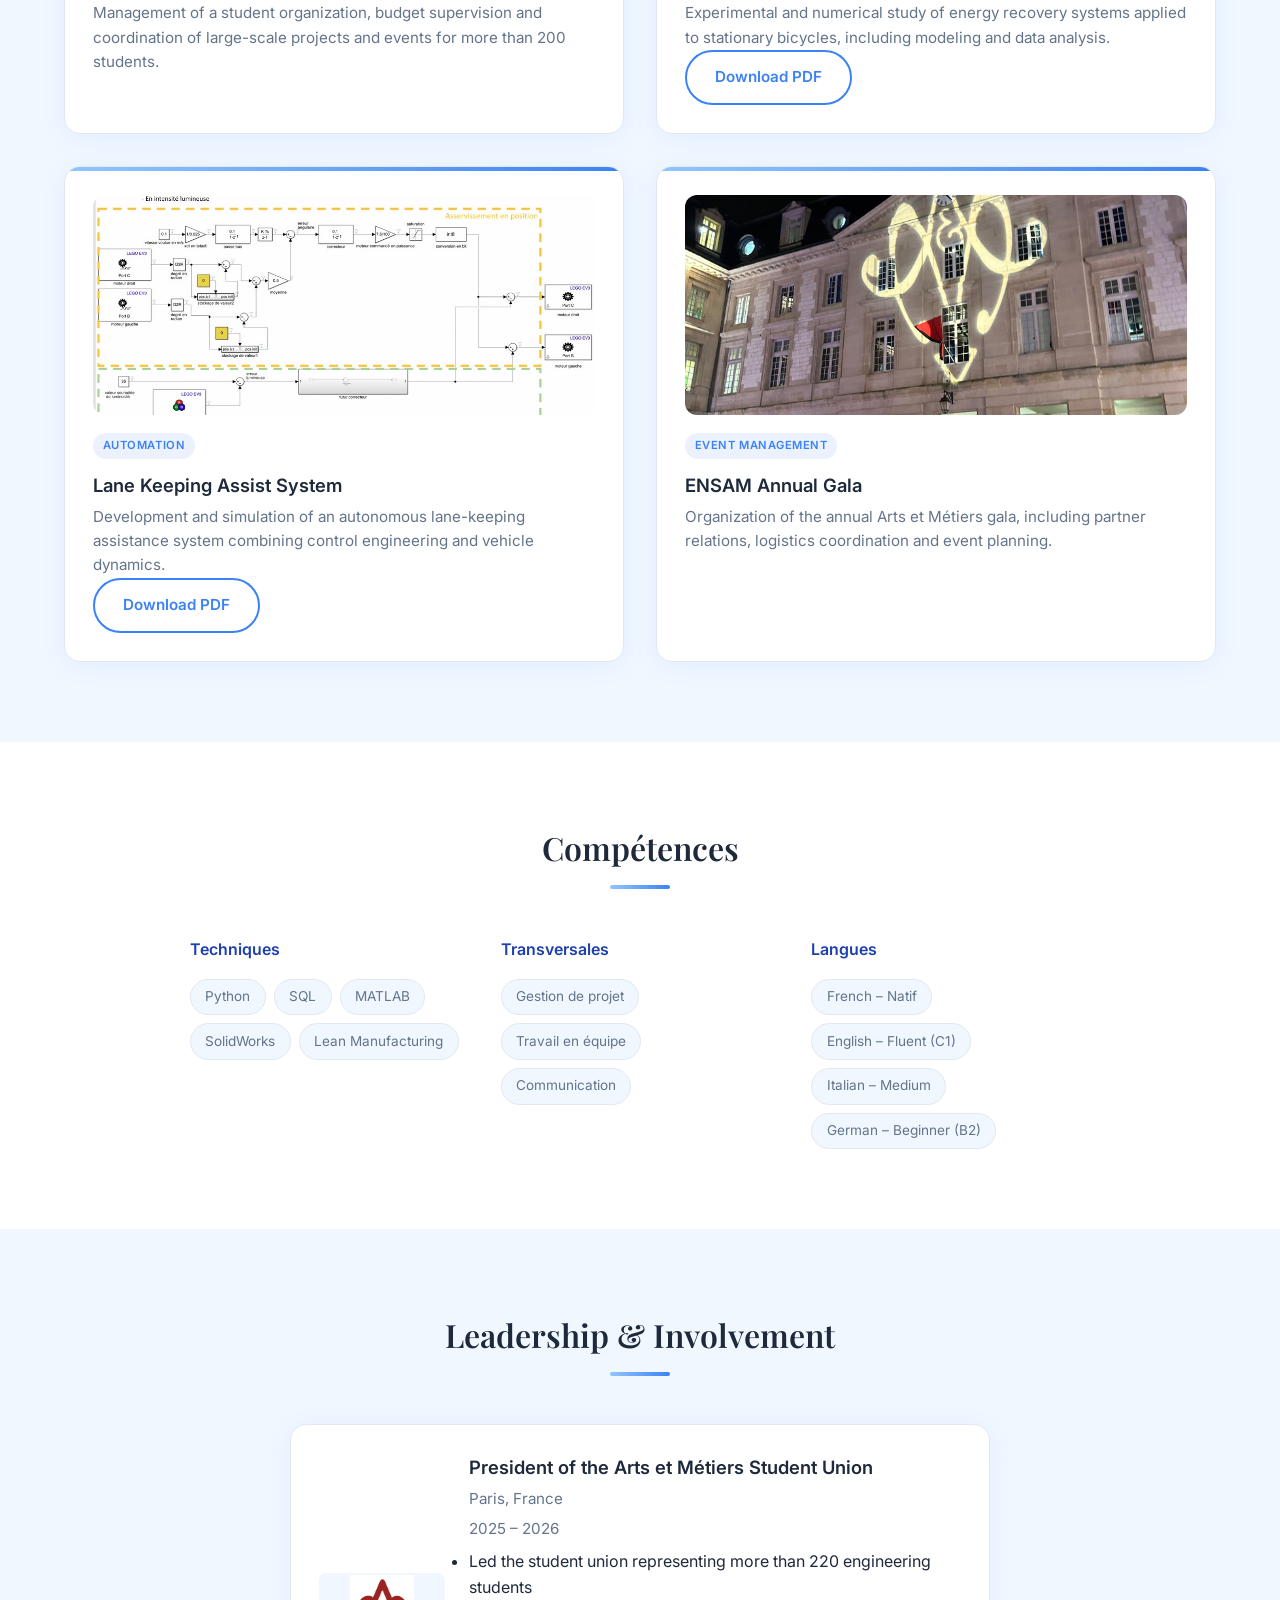
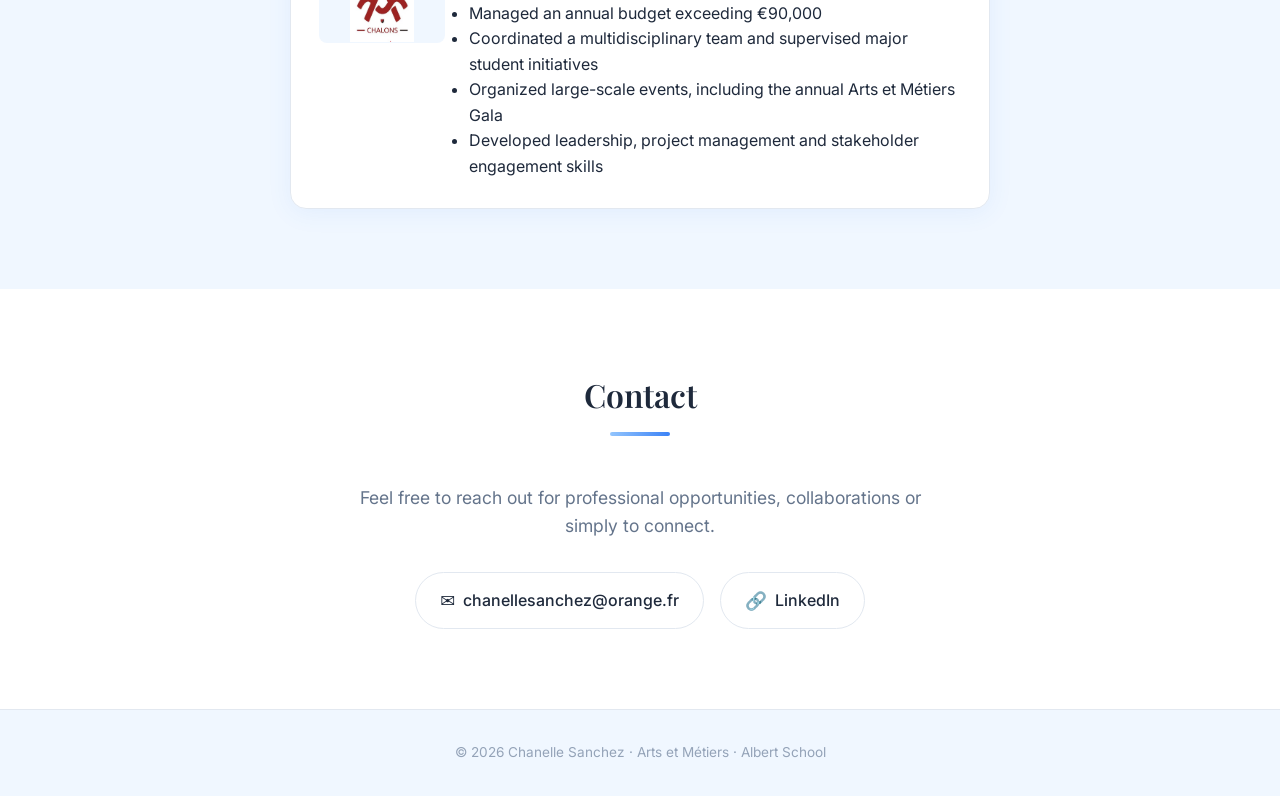
==== commit 55882d6c: "Update hero section content and layout" ====
--- a/index.html
+++ b/index.html
@@ -30,41 +30,64 @@
 
   <!-- ========== HERO ========== -->
   <header class="hero" id="about">
+  
     <div class="hero-content">
+  
       <div class="hero-photo">
-        <img src="Photo/IMG_9922.jpg" alt="Photo de Chanelle Sanchez" />
-      </div>
+        <img src="Photo/IMG_9922.jpg" alt="Chanelle Sanchez" />
+      </div>
+  
       <div class="hero-text">
-        <p class="hero-tagline"> Arts et Métiers Engineering Student - AI & Business Transformation </p>
+  
+        <div class="language-switch">
+  
+          <a href="index.html" class="lang-btn active">
+            🇬🇧 EN
+          </a>
+  
+          <a href="fr.html" class="lang-btn">
+            🇫🇷 FR
+          </a>
+  
+        </div>
+  
+        <p class="hero-tagline">
+          Arts et Métiers Engineering Student • AI & Business Transformation
+        </p>
+  
         <h1>Chanelle Sanchez</h1>
+  
         <p class="hero-subtitle">
-          <!-- CONTENU : About Me.docx -->
           Passionate about industrial engineering, digital transformation and artificial intelligence, I am currently an engineering student at Arts et Métiers and pursuing a Master's degree in Leadership & Artificial Intelligence at Albert School. My experiences in Supply Chain, data analytics and industrial project management have strengthened my interest in solving business challenges through technology and innovation.
-        
+        </p>
+  
         <div class="hero-cta">
-        
+  
           <a href="CV/CV_Francais/CV_Chanelle_Sanchez.pdf"
              class="btn btn-primary"
              download>
             Download CV (FR)
           </a>
-        
+  
           <a href="CV/CV_Anglais/CV_Chanelle_Sanchez.pdf"
              class="btn btn-primary"
              download>
             Download CV (EN)
           </a>
-        
+  
           <a href="#contact"
              class="btn btn-outline">
             Contact Me
           </a>
-        
-        </div>
-
-      </div>
-    </div>
+  
+        </div>
+  
+      </div>
+  
+    </div>
+  
     <div class="hero-blob"></div>
+  
   </header>
 
   <!-- ========== EDUCATION ========== -->
--- a/style.css
+++ b/style.css
@@ -658,3 +658,30 @@
     border-radius:12px;
     margin-bottom:1rem;
 }
+
+.language-switch{
+  display:flex;
+  gap:0.5rem;
+  margin-bottom:1.5rem;
+}
+
+.lang-btn{
+  padding:0.5rem 1rem;
+  border:1px solid var(--border);
+  border-radius:50px;
+  background:white;
+  font-size:0.85rem;
+  font-weight:600;
+  transition:0.3s ease;
+}
+
+.lang-btn:hover{
+  border-color:var(--accent);
+}
+
+.lang-btn.active{
+  background:var(--accent);
+  color:white;
+  border-color:var(--accent);
+}
+
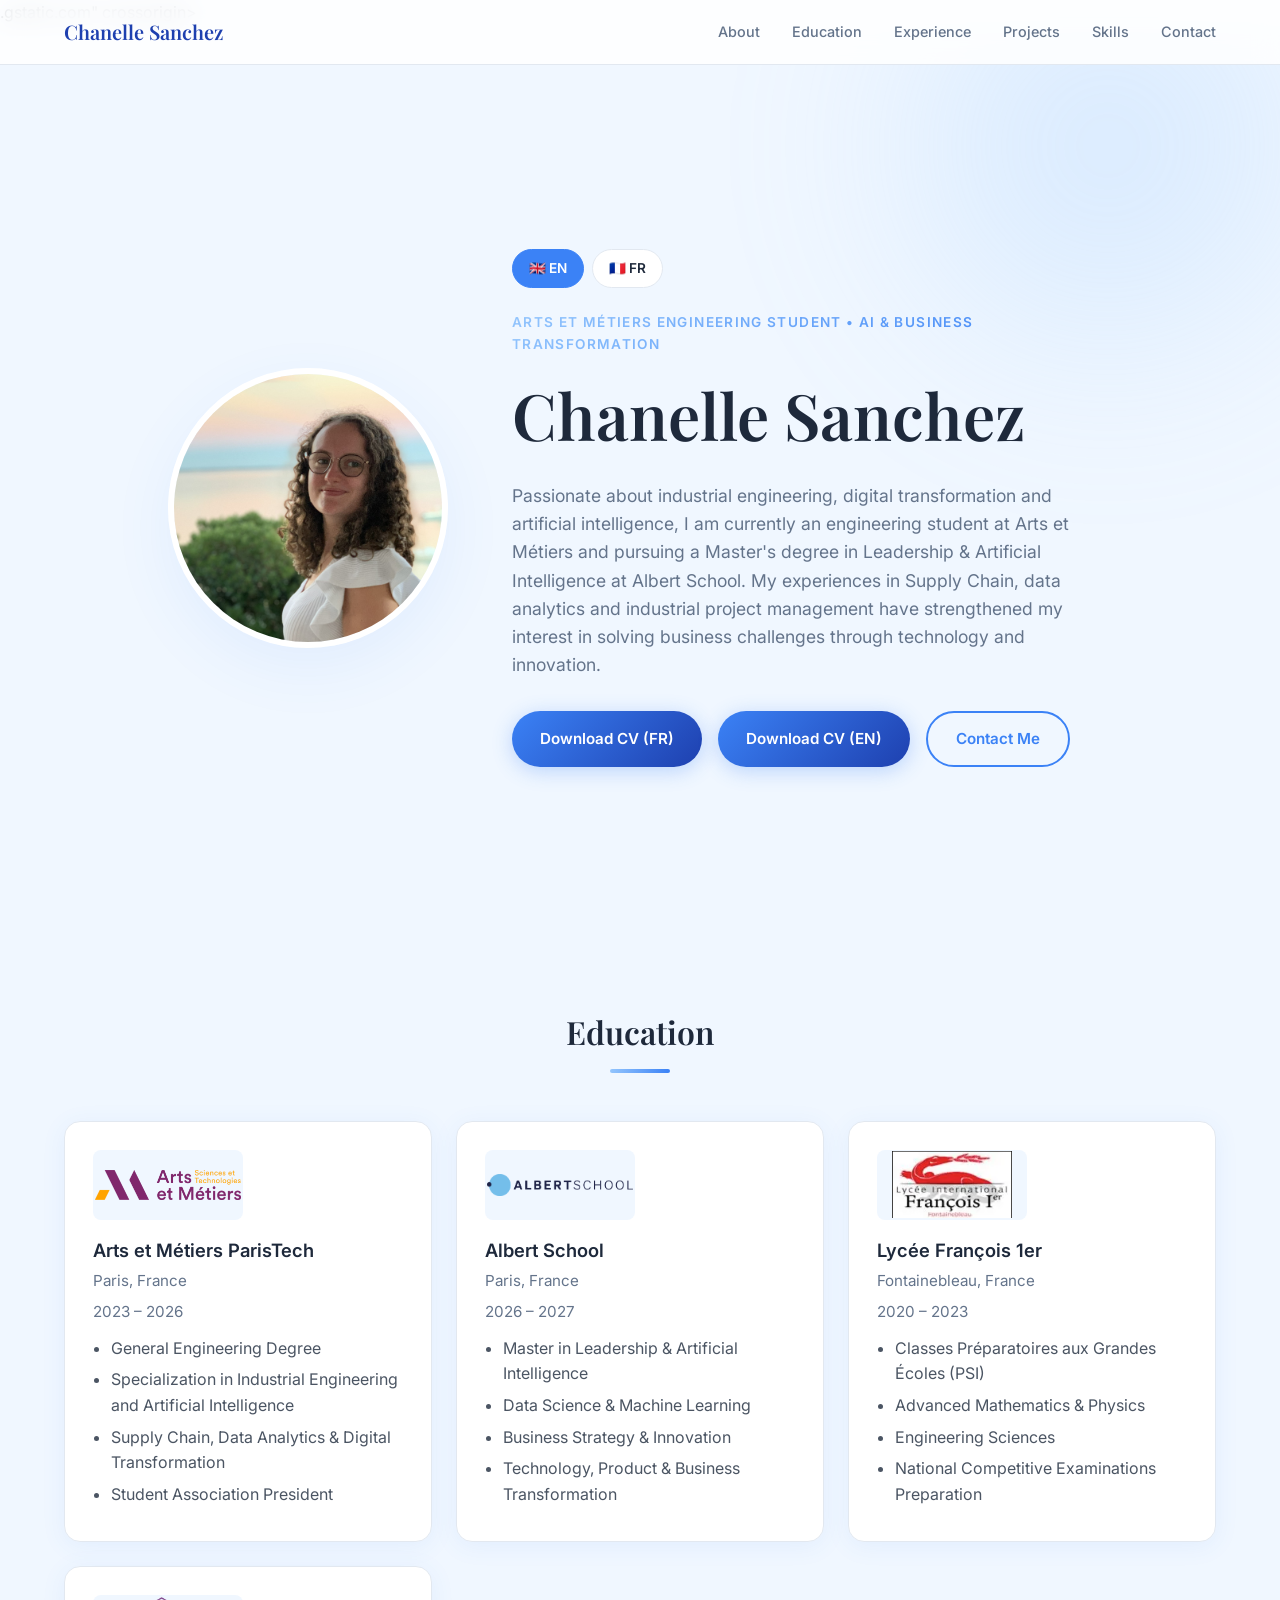
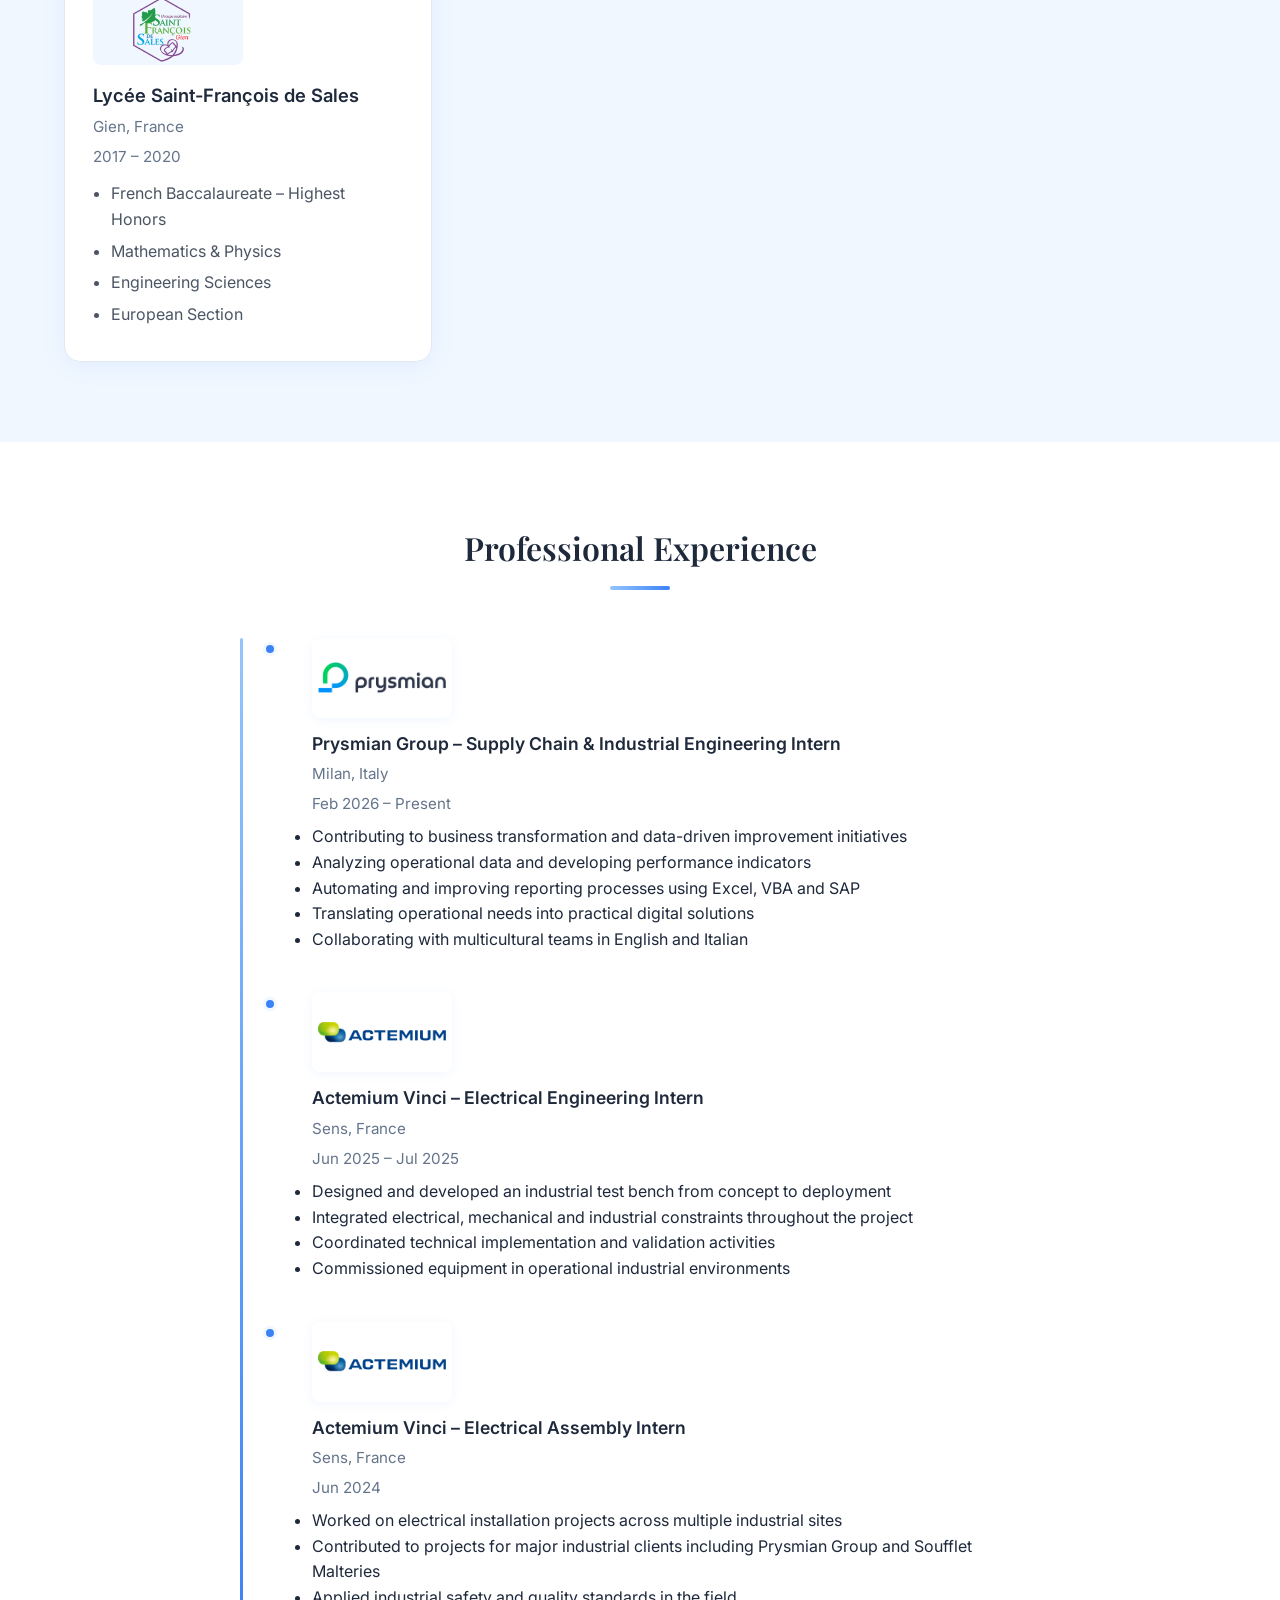
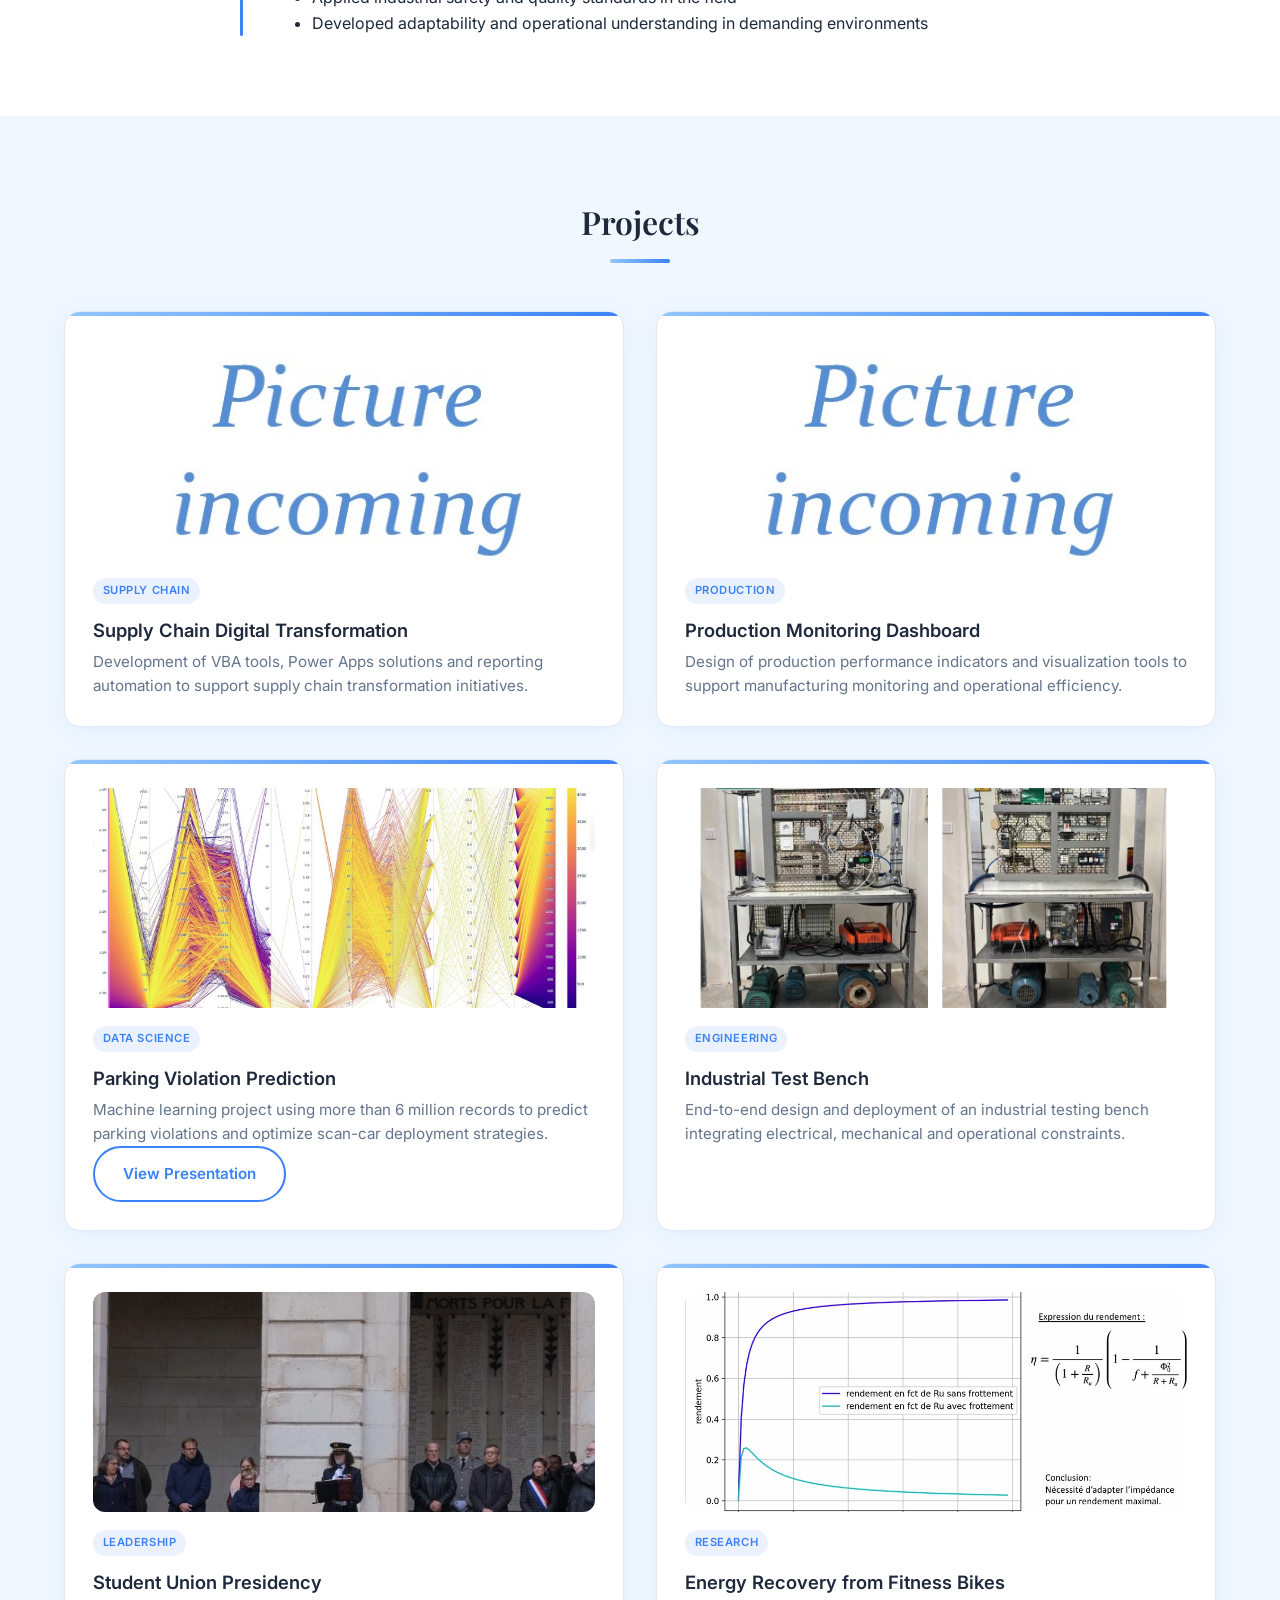
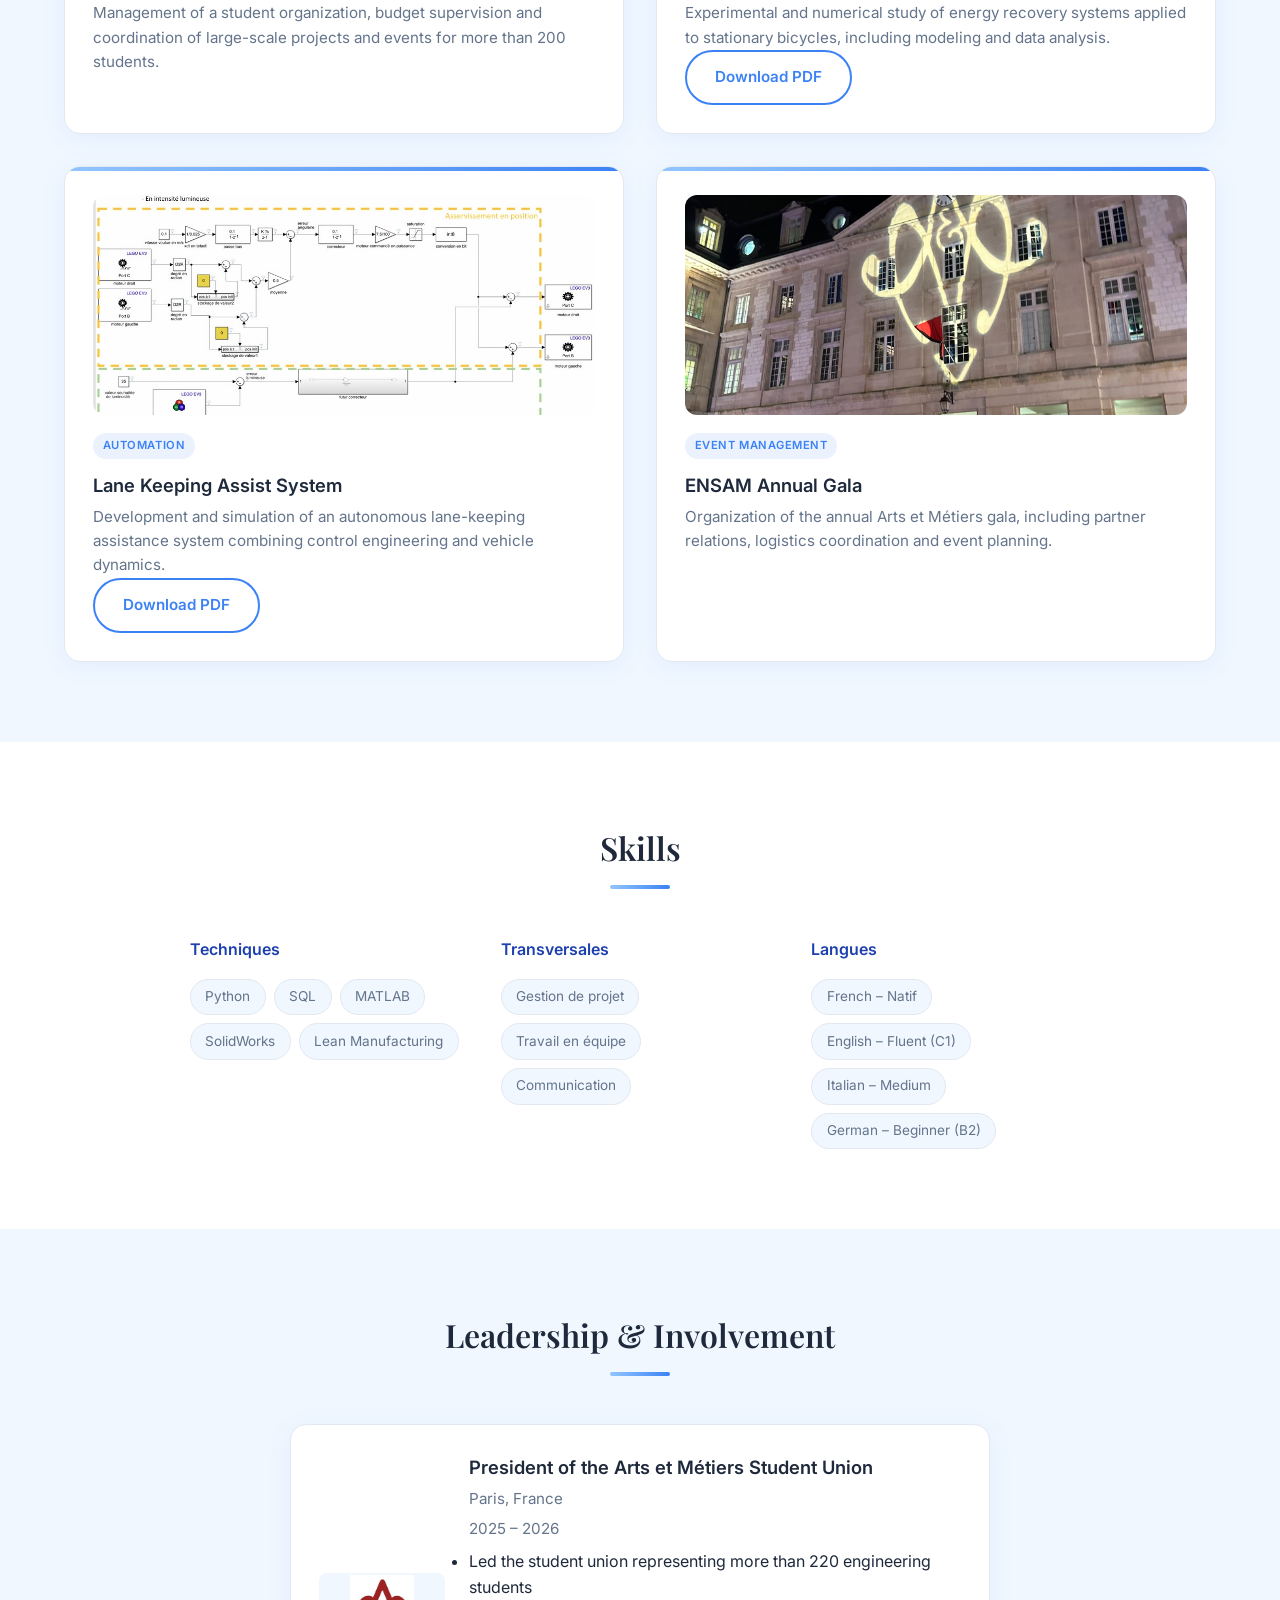
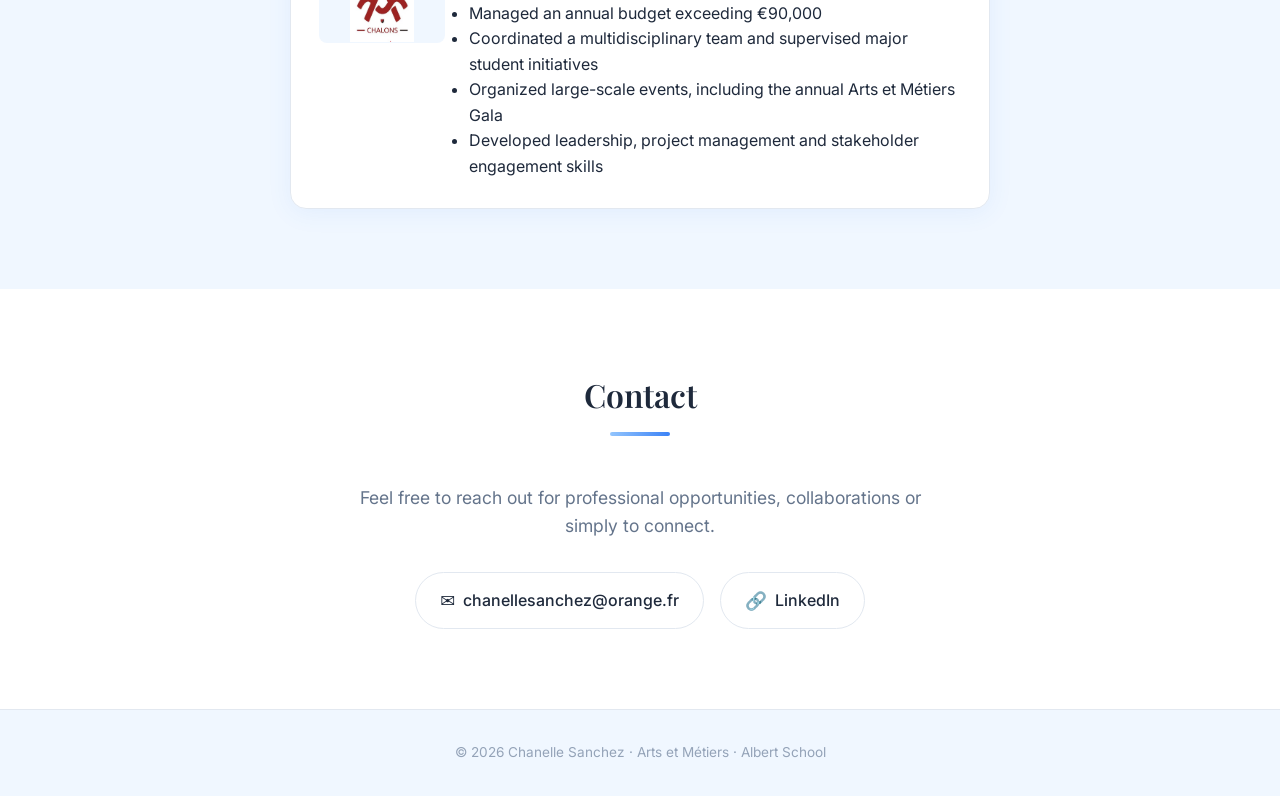
==== commit 57fdf28a: "Translate navigation and section titles to English" ====
--- a/index.html
+++ b/index.html
@@ -16,11 +16,11 @@
   <nav class="navbar">
     <div class="nav-brand">Chanelle Sanchez</div>
     <ul class="nav-links">
-      <li><a href="#about">À propos</a></li>
-      <li><a href="#education">Formation</a></li>
-      <li><a href="#experience">Expériences</a></li>
-      <li><a href="#projects">Projets</a></li>
-      <li><a href="#skills">Compétences</a></li>
+      <li><a href="#about">About</a></li>
+      <li><a href="#education">Education</a></li>
+      <li><a href="#experience">Experience</a></li>
+      <li><a href="#projects">Projects</a></li>
+      <li><a href="#skills">Skills</a></li>
       <li><a href="#contact">Contact</a></li>
     </ul>
     <button class="nav-toggle" aria-label="Menu">
@@ -92,7 +92,7 @@
 
   <!-- ========== EDUCATION ========== -->
   <section class="section" id="education">
-    <h2 class="section-title">Formation</h2>
+    <h2 class="section-title">Education</h2>
     <div class="card-grid">
 
       <article class="card">
@@ -196,7 +196,7 @@
 
   <!-- ========== EXPERIENCE ========== -->
   <section class="section section-alt" id="experience">
-    <h2 class="section-title">Expériences Professionnelles</h2>
+    <h2 class="section-title">Professional Experience</h2>
     <div class="timeline">
   
 
@@ -282,7 +282,7 @@
 
   <!-- ========== PROJECTS ========== -->
   <section class="section" id="projects">
-    <h2 class="section-title">Projets</h2>
+    <h2 class="section-title">Projects</h2>
     <div class="card-grid card-grid-projects">
 
 
@@ -444,7 +444,7 @@
 
   <!-- ========== SKILLS ========== -->
   <section class="section section-alt" id="skills">
-    <h2 class="section-title">Compétences</h2>
+    <h2 class="section-title">Skills</h2>
     <div class="skills-container">
       <!-- CONTENU : Skills.docx – adapte les catégories ci-dessous -->
       <div class="skill-category">
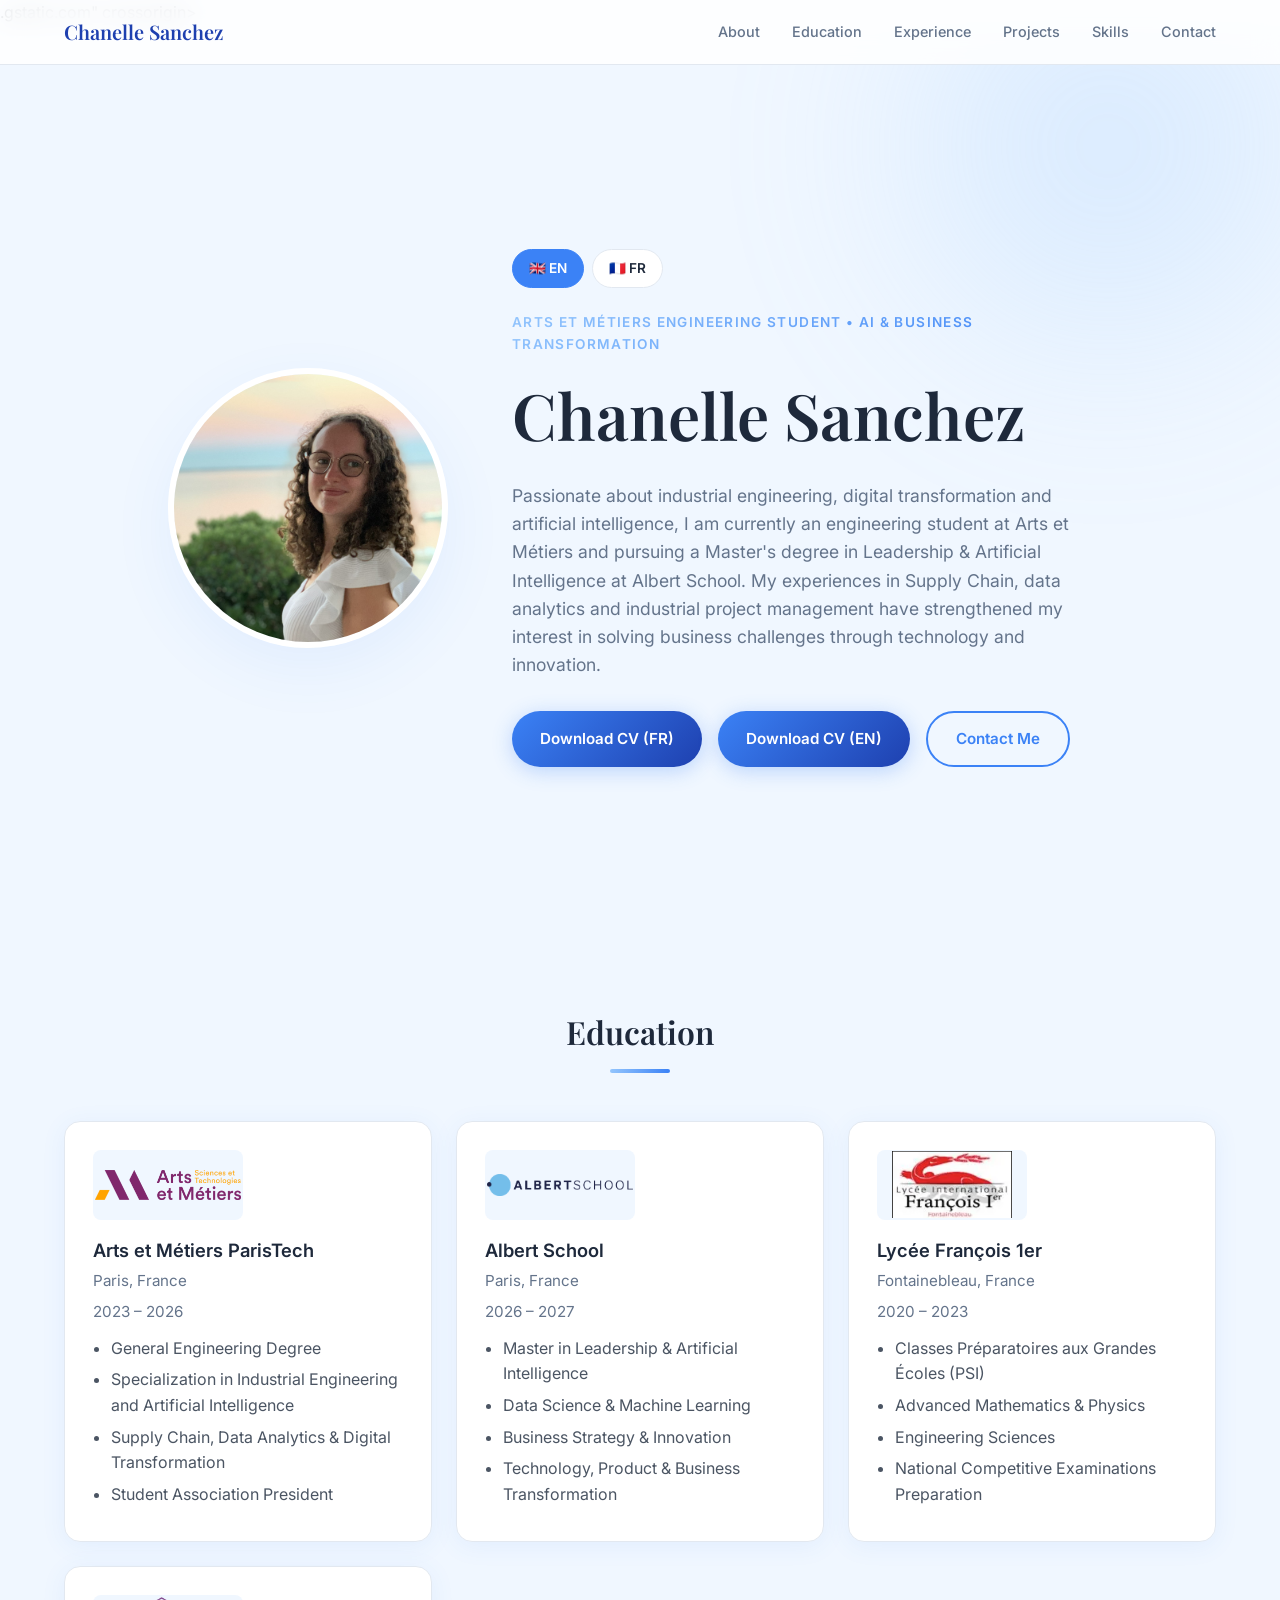
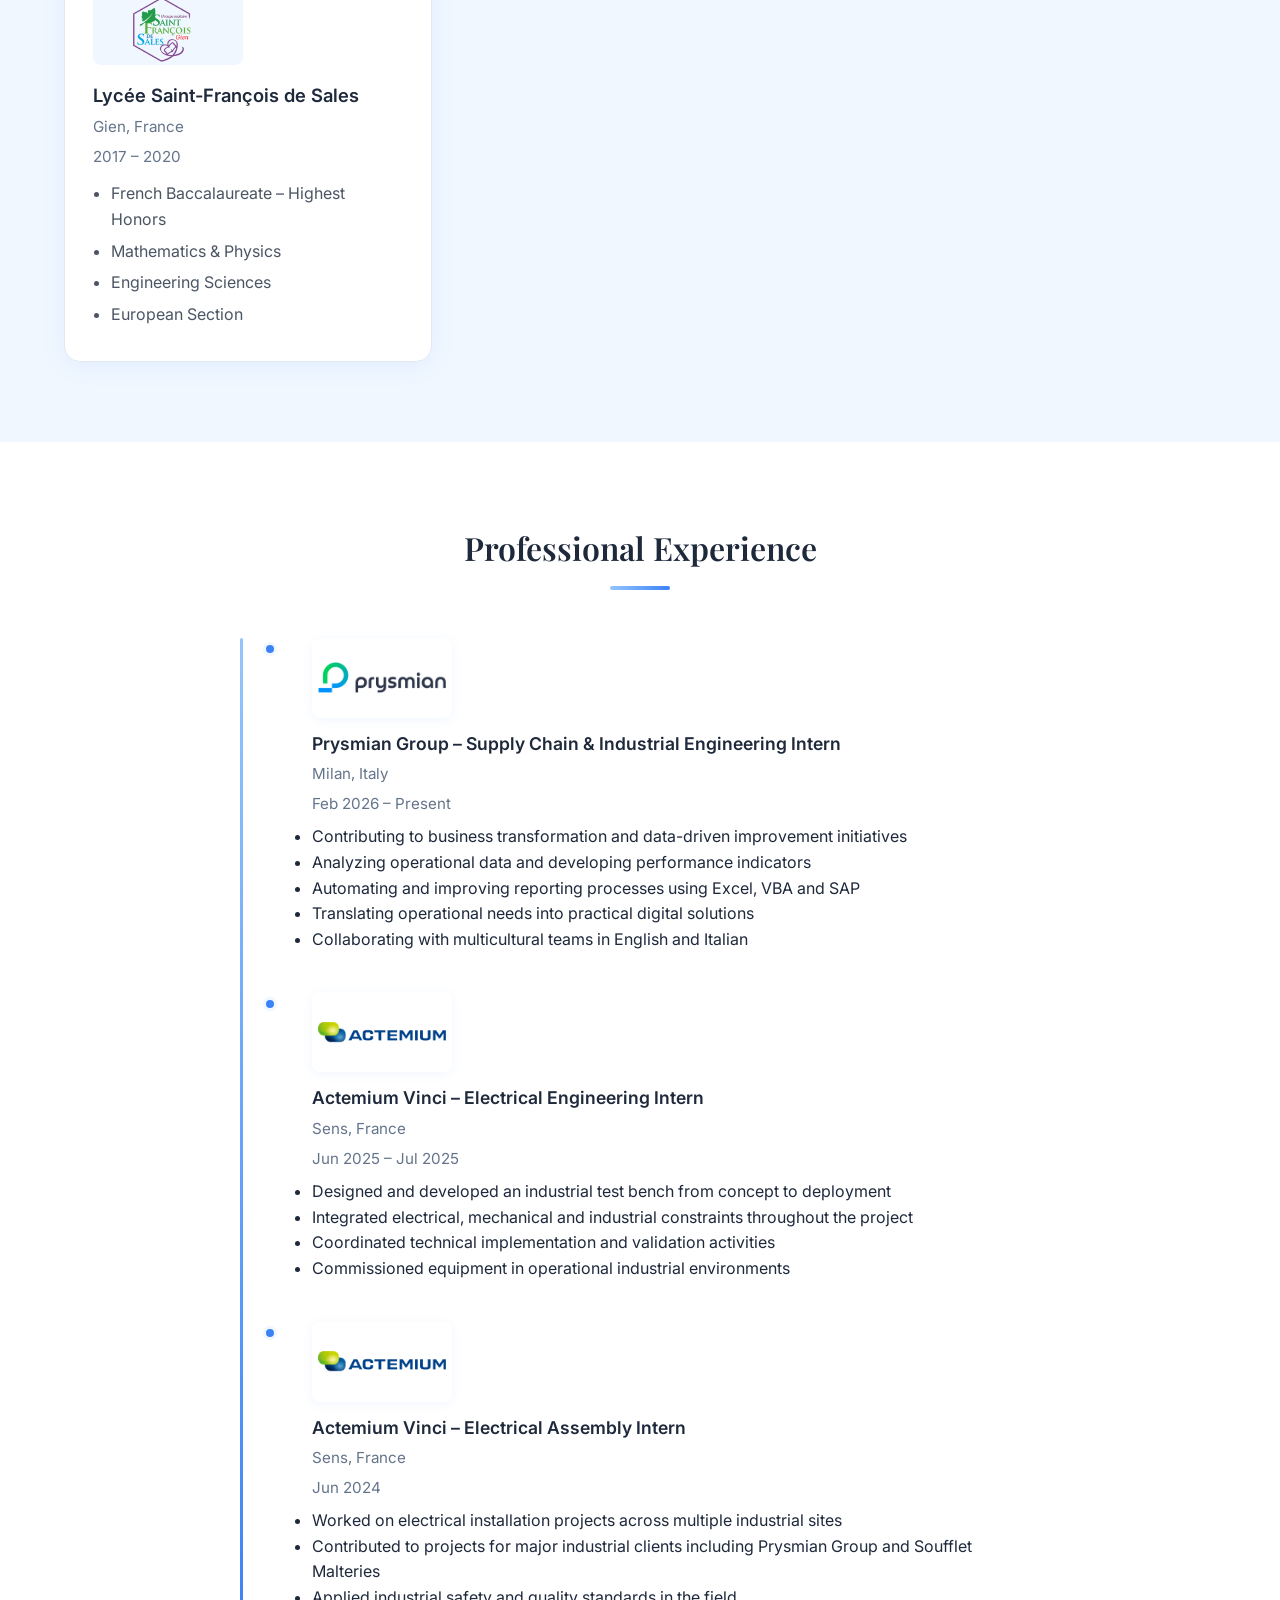
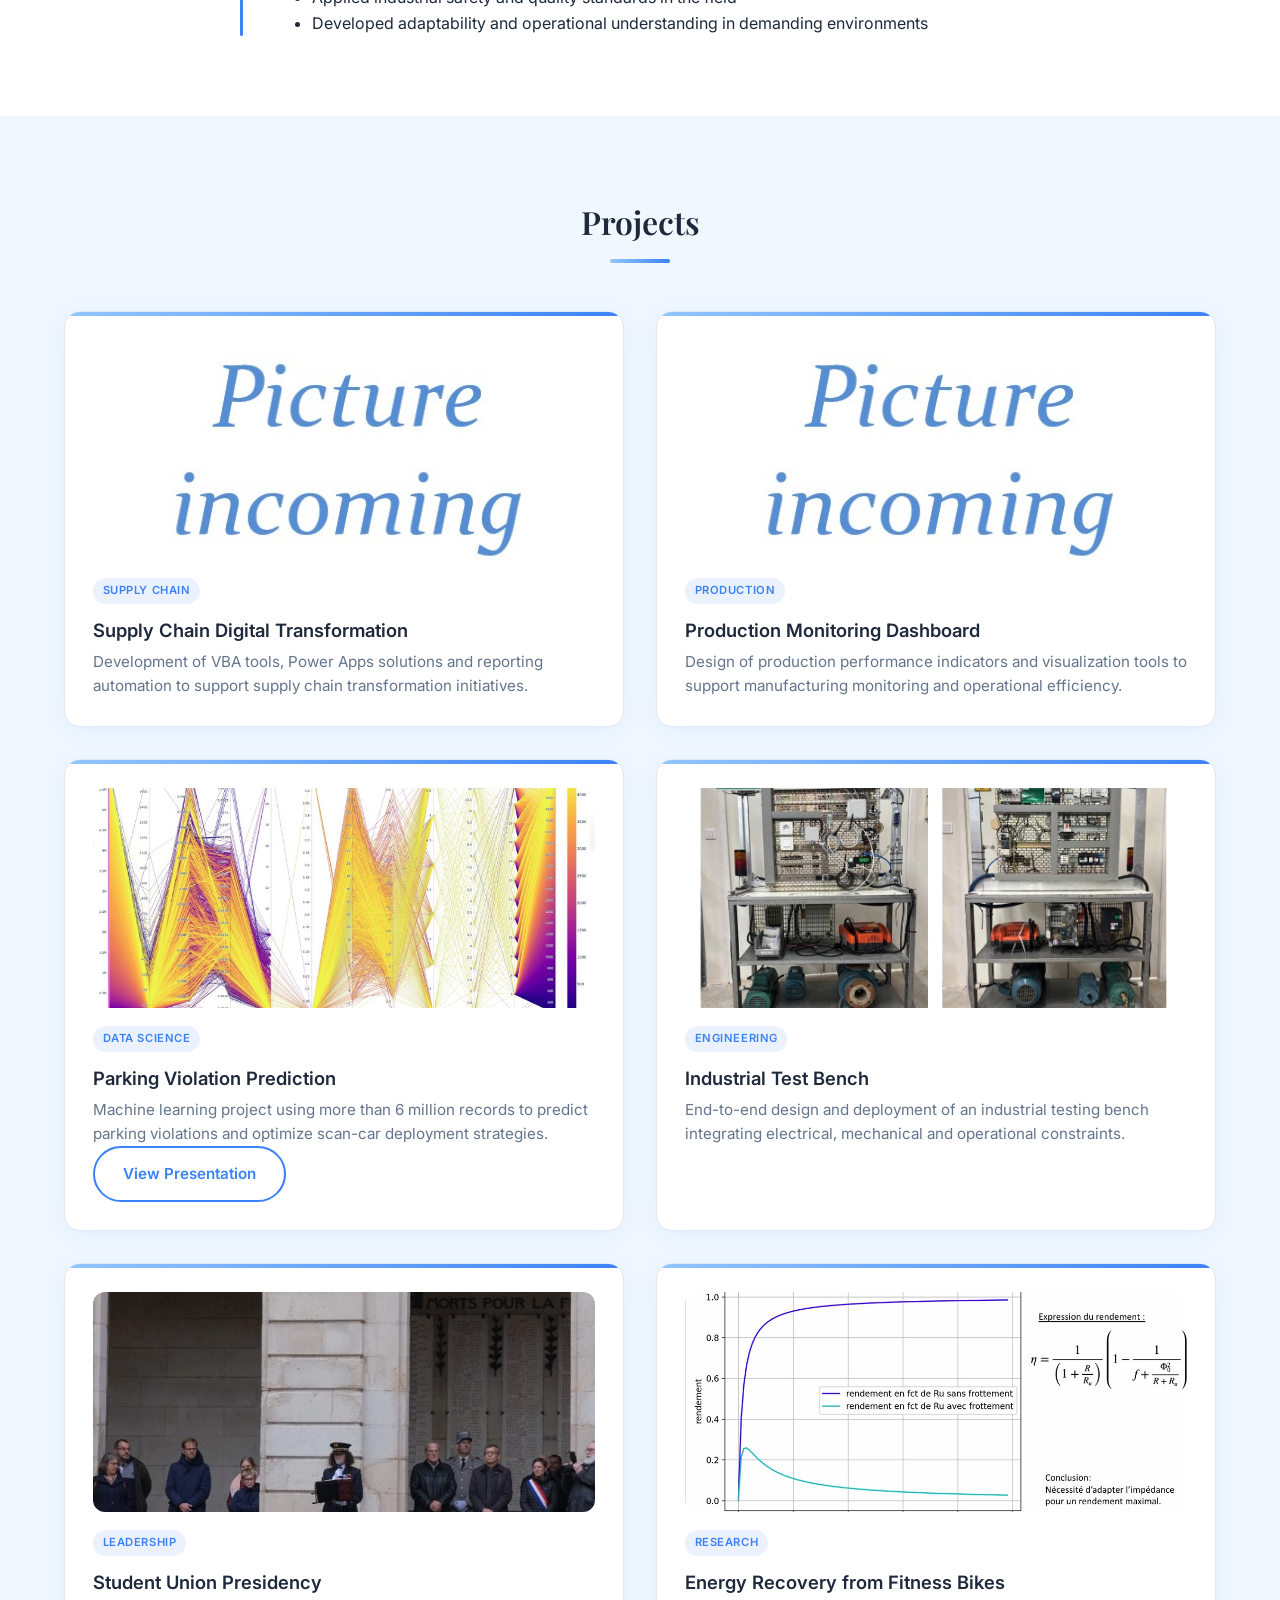
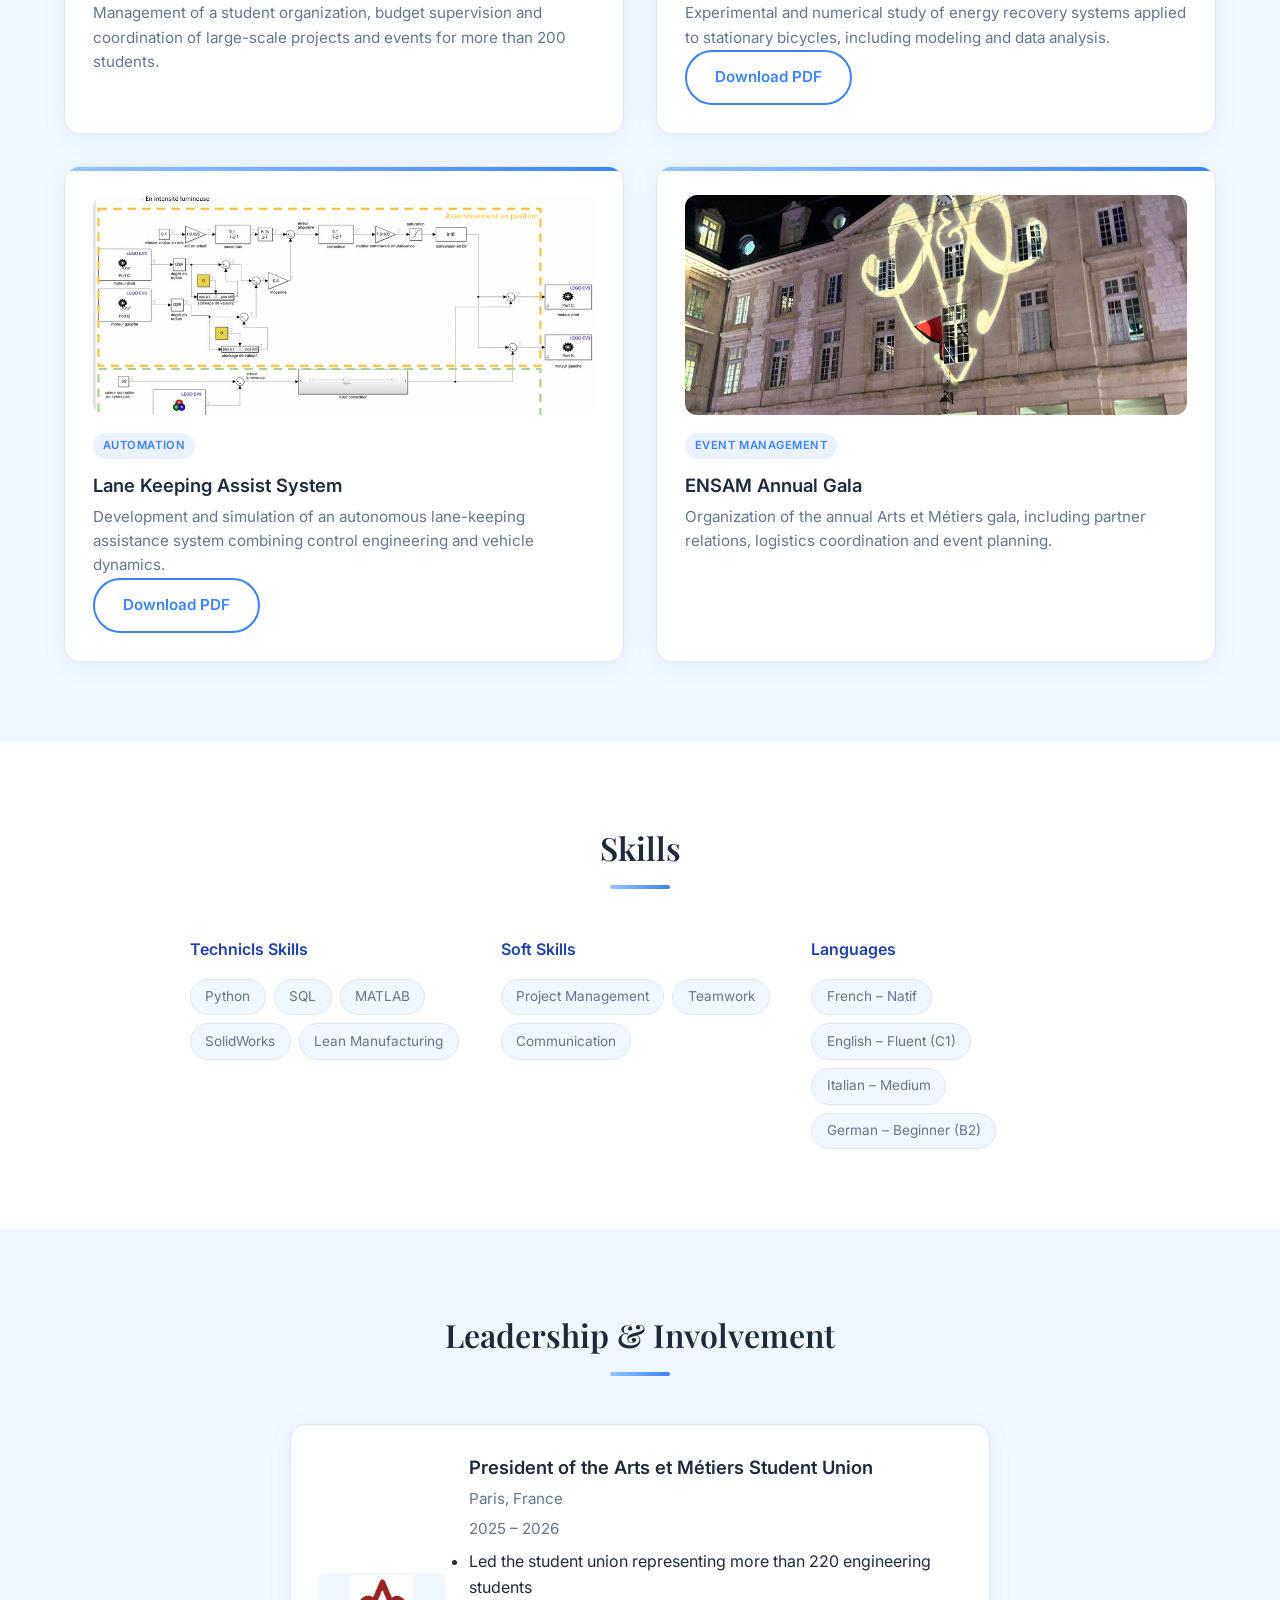
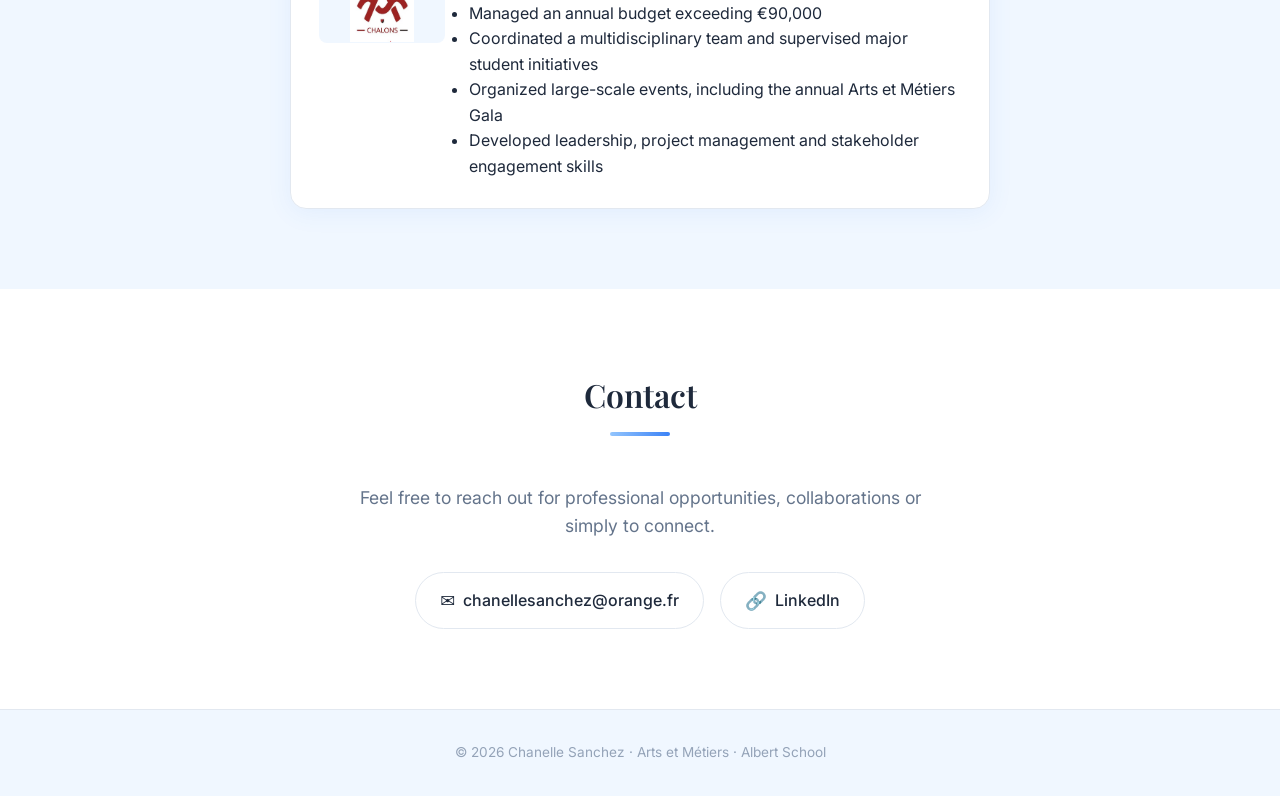
==== commit baa4a7d6: "Update index.html" ====
--- a/index.html
+++ b/index.html
@@ -448,7 +448,7 @@
     <div class="skills-container">
       <!-- CONTENU : Skills.docx – adapte les catégories ci-dessous -->
       <div class="skill-category">
-        <h3>Techniques</h3>
+        <h3>Technicls Skills</h3>
         <ul class="skill-list">
           <li><span class="skill-chip">Python</span></li>
           <li><span class="skill-chip">SQL</span></li>
@@ -458,15 +458,16 @@
         </ul>
       </div>
       <div class="skill-category">
-        <h3>Transversales</h3>
+        <h3>Soft Skills</h3>
         <ul class="skill-list">
-          <li><span class="skill-chip">Gestion de projet</span></li>
-          <li><span class="skill-chip">Travail en équipe</span></li>
+          <li><span class="skill-chip">Project Management</span></li>
+          <li><span class="skill-chip">Teamwork</span></li>
           <li><span class="skill-chip">Communication</span></li>
+
         </ul>
       </div>
       <div class="skill-category">
-        <h3>Langues</h3>
+        <h3>Languages</h3>
         <ul class="skill-list">
           <li><span class="skill-chip">French – Natif</span></li>
           <li><span class="skill-chip">English – Fluent (C1)</span></li>
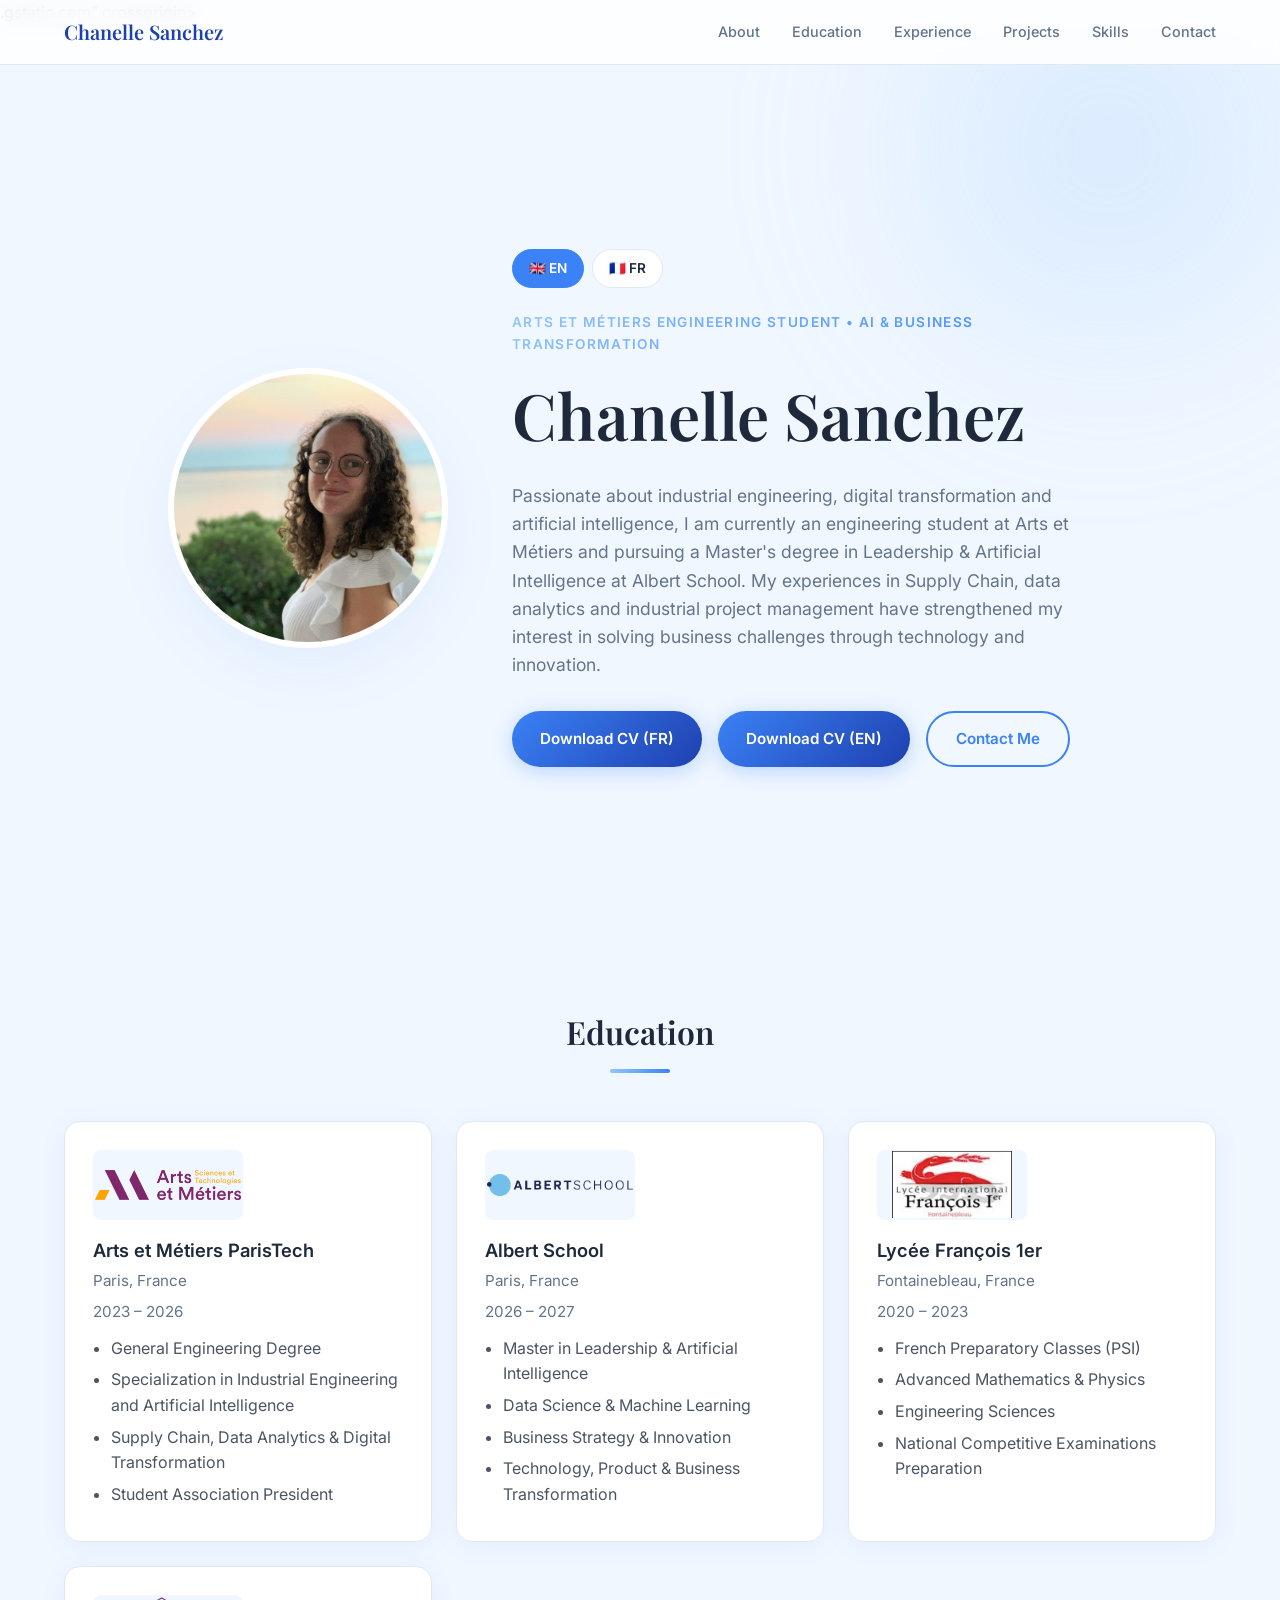
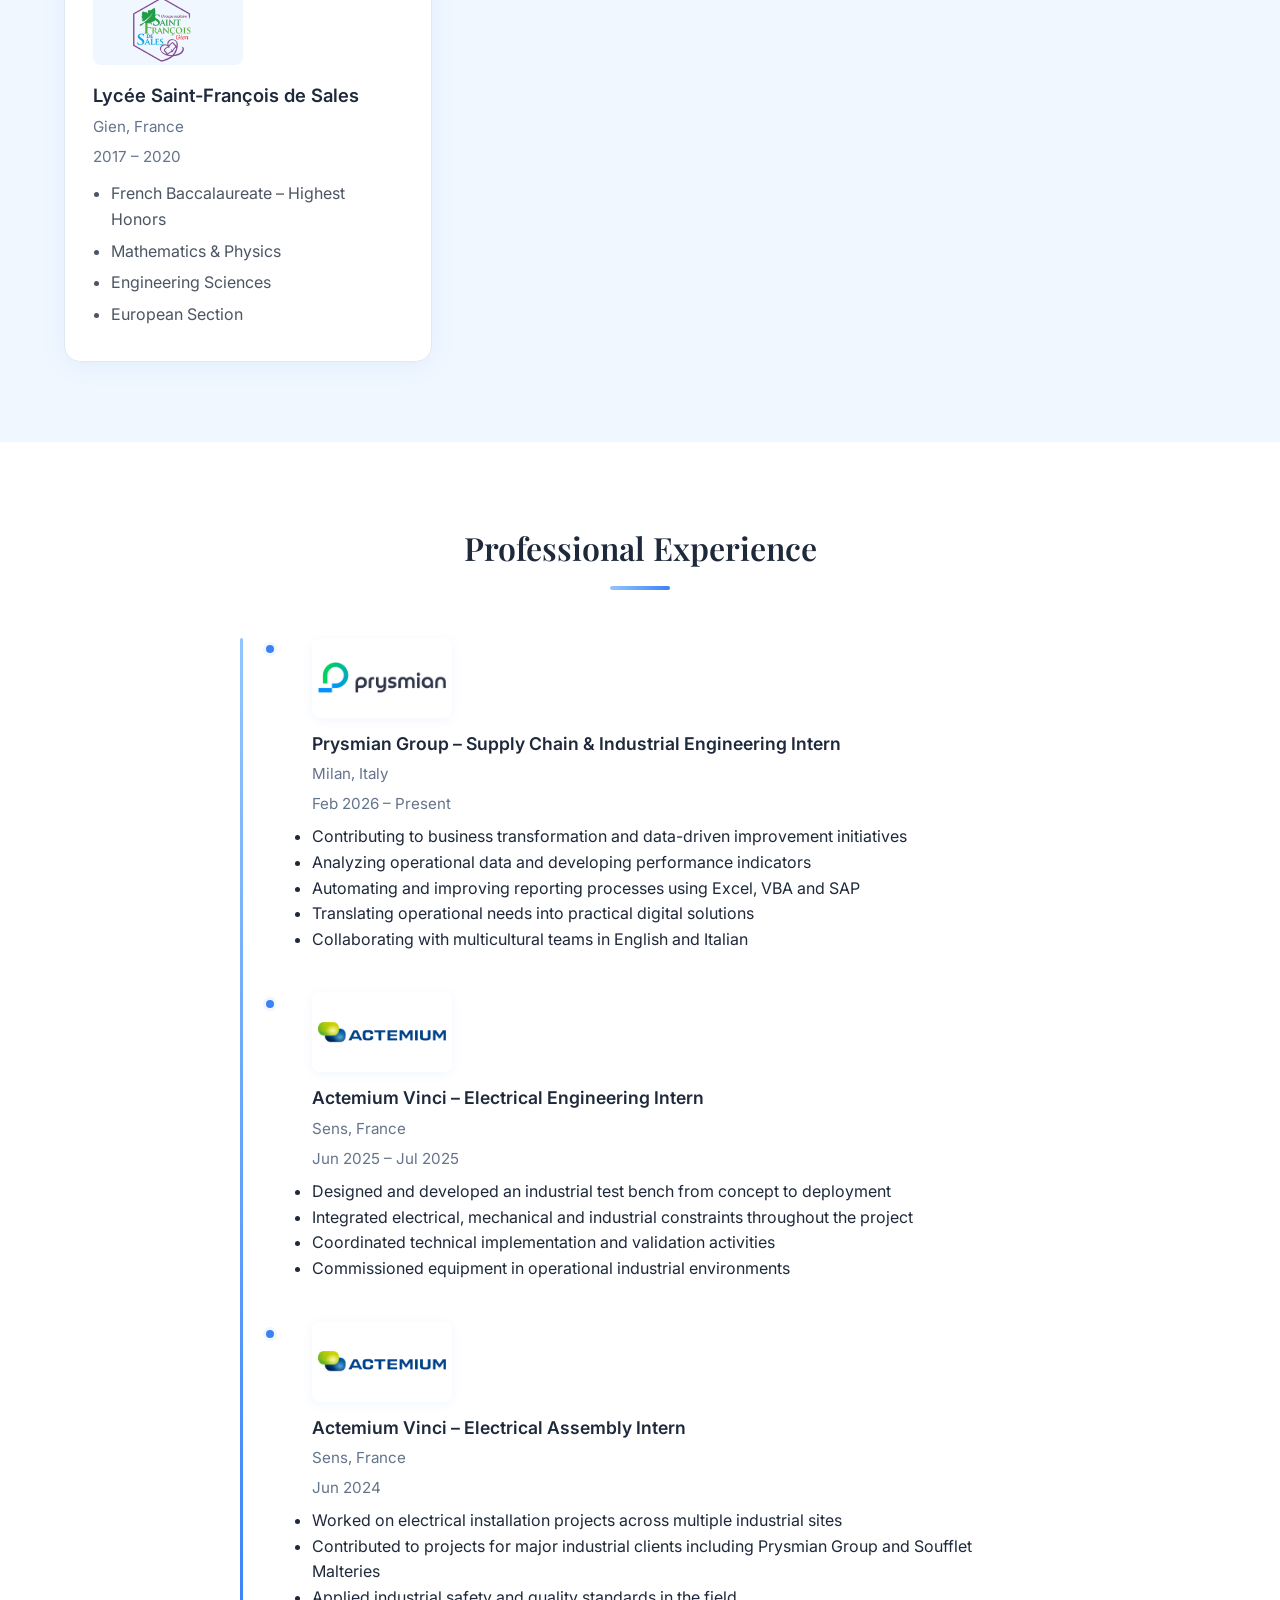
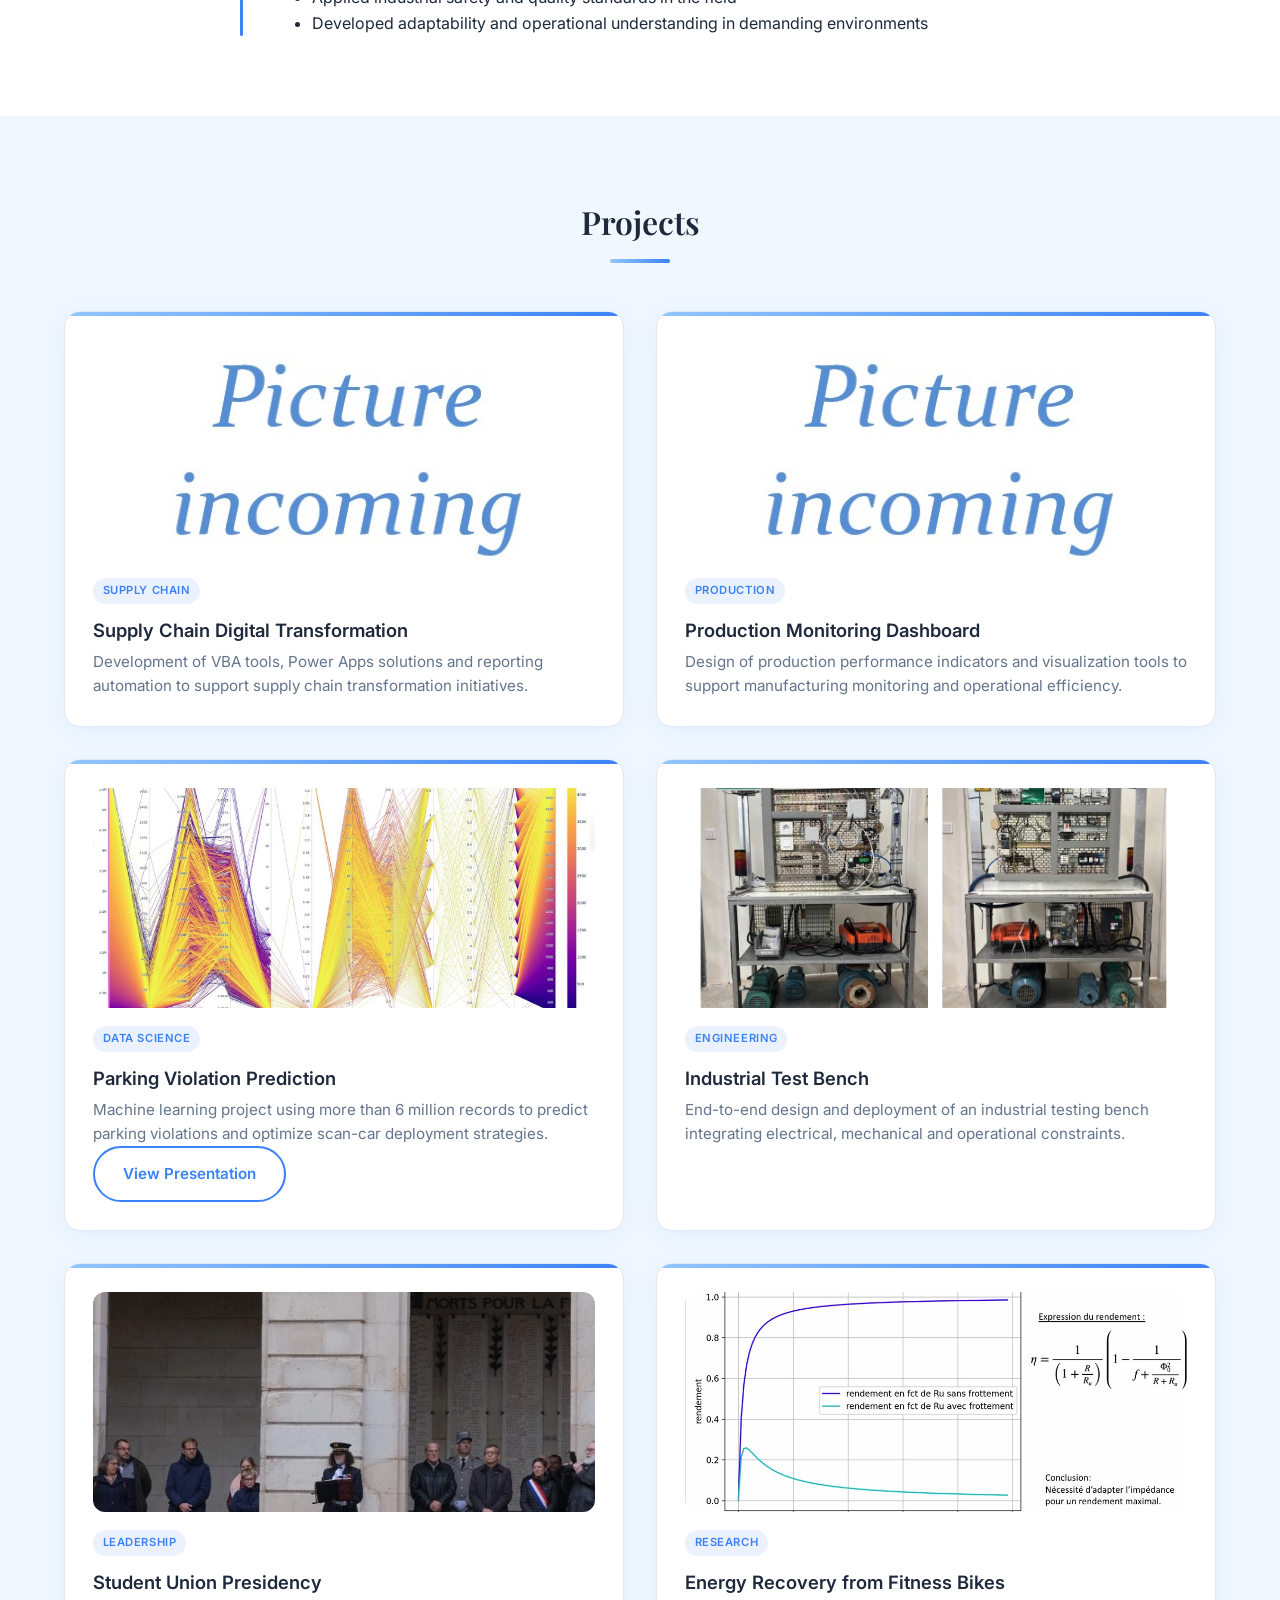
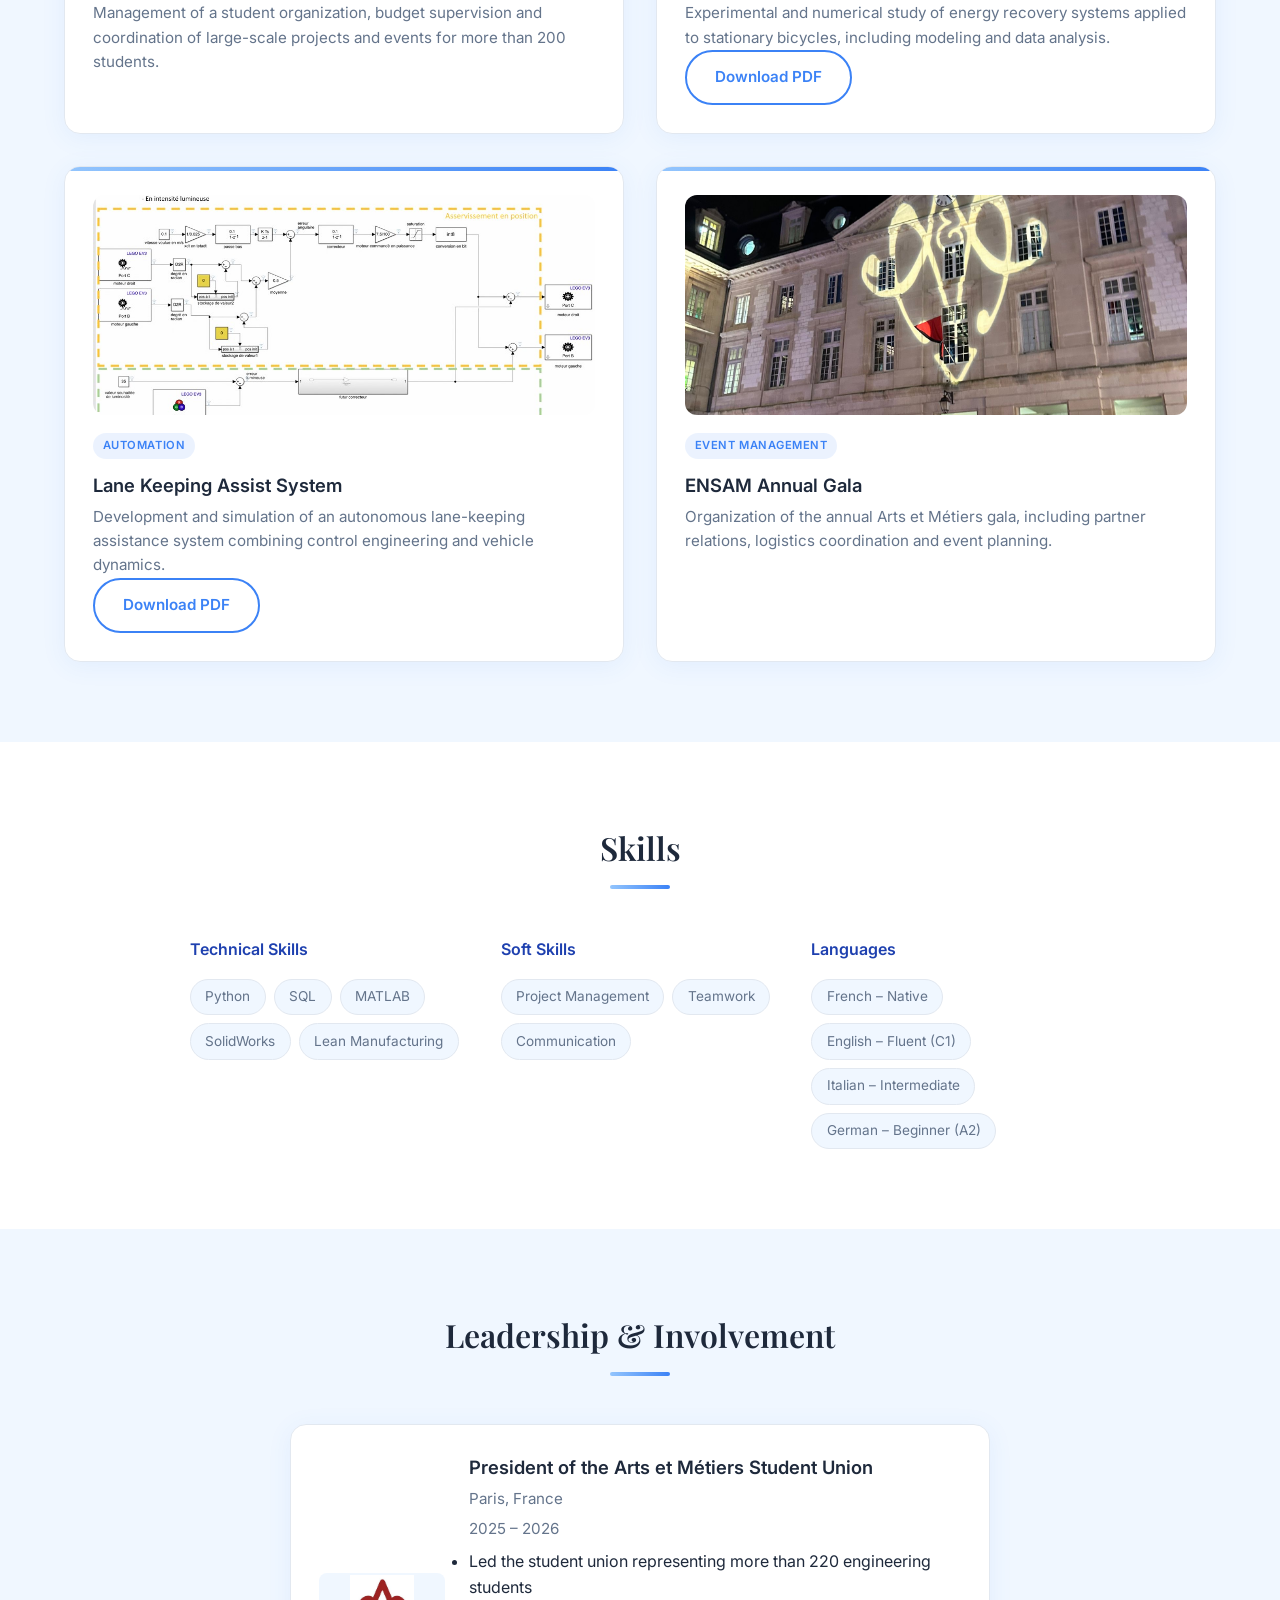
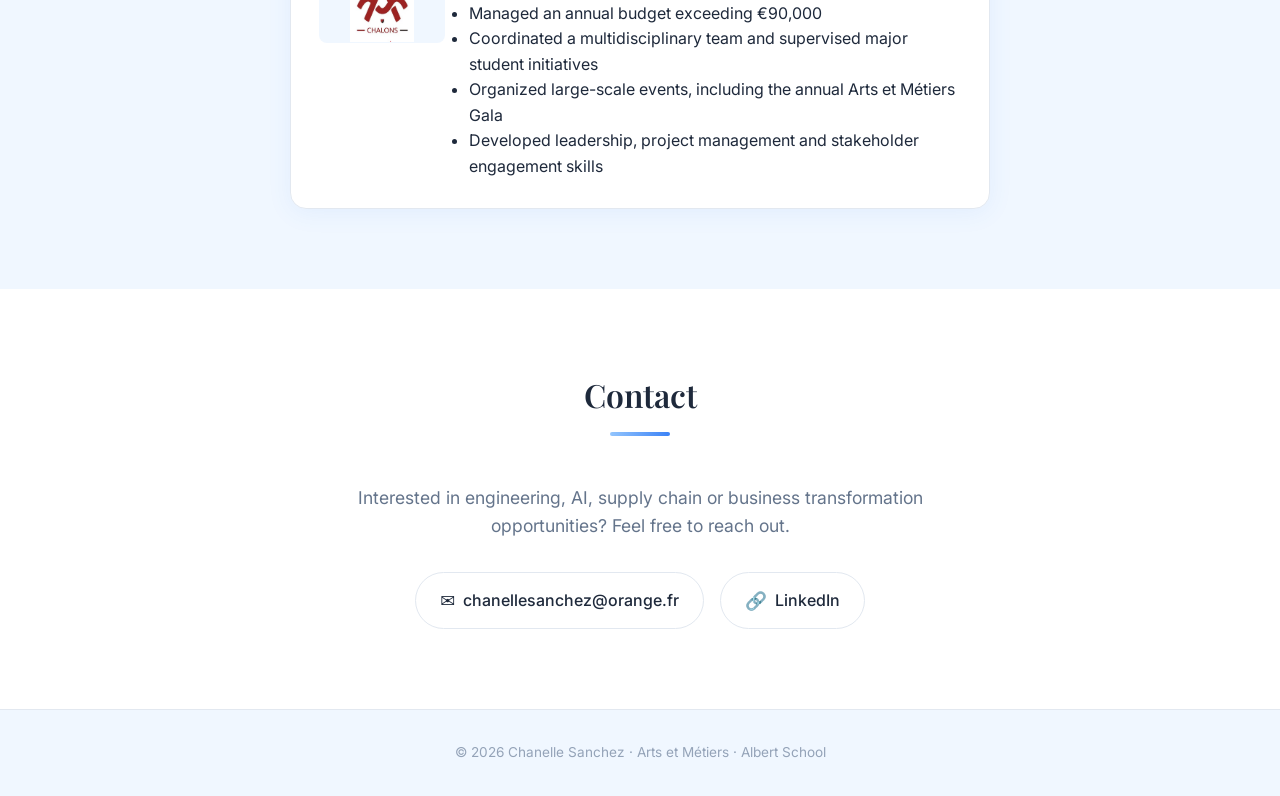
==== commit 934174f2: "Revise educational and skills descriptions Updated text for education, skills, and contact sections." ====
--- a/index.html
+++ b/index.html
@@ -156,7 +156,7 @@
           </p>
       
           <ul class="education-list">
-            <li>Classes Préparatoires aux Grandes Écoles (PSI)</li>
+            <li>French Preparatory Classes (PSI)</li>
             <li>Advanced Mathematics & Physics</li>
             <li>Engineering Sciences</li>
             <li>National Competitive Examinations Preparation</li>
@@ -448,7 +448,7 @@
     <div class="skills-container">
       <!-- CONTENU : Skills.docx – adapte les catégories ci-dessous -->
       <div class="skill-category">
-        <h3>Technicls Skills</h3>
+        <h3>Technical Skills</h3>
         <ul class="skill-list">
           <li><span class="skill-chip">Python</span></li>
           <li><span class="skill-chip">SQL</span></li>
@@ -469,10 +469,10 @@
       <div class="skill-category">
         <h3>Languages</h3>
         <ul class="skill-list">
-          <li><span class="skill-chip">French – Natif</span></li>
+          <li><span class="skill-chip">French – Native</span></li>
           <li><span class="skill-chip">English – Fluent (C1)</span></li>
-          <li><span class="skill-chip">Italian – Medium</span></li>
-          <li><span class="skill-chip">German – Beginner (B2)</span></li>
+          <li><span class="skill-chip">Italian – Intermediate</span></li>
+          <li><span class="skill-chip">German – Beginner (A2)</span></li>
         </ul>
       </div>
     </div>
@@ -521,7 +521,7 @@
     <h2 class="section-title">Contact</h2>
     <div class="contact-container">
       <p class="contact-intro">
-        Feel free to reach out for professional opportunities, collaborations or simply to connect.
+        Interested in engineering, AI, supply chain or business transformation opportunities? Feel free to reach out.
       </p>
       <div class="contact-links">
         <a href="mailto:chanellesanchez@orange.fr" class="contact-link">
--- a/style.css
+++ b/style.css
@@ -349,10 +349,12 @@
   transition: transform var(--transition), box-shadow var(--transition);
 }
 
+
 .card:hover {
-  transform: translateY(-4px);
-  box-shadow: 0 12px 40px var(--shadow);
-}
+  transform: translateY(-15px);
+  box-shadow: 0 25px 60px rgba(0,0,0,0.25);
+}
+
 
 .card-logo {
   width: 150px;
